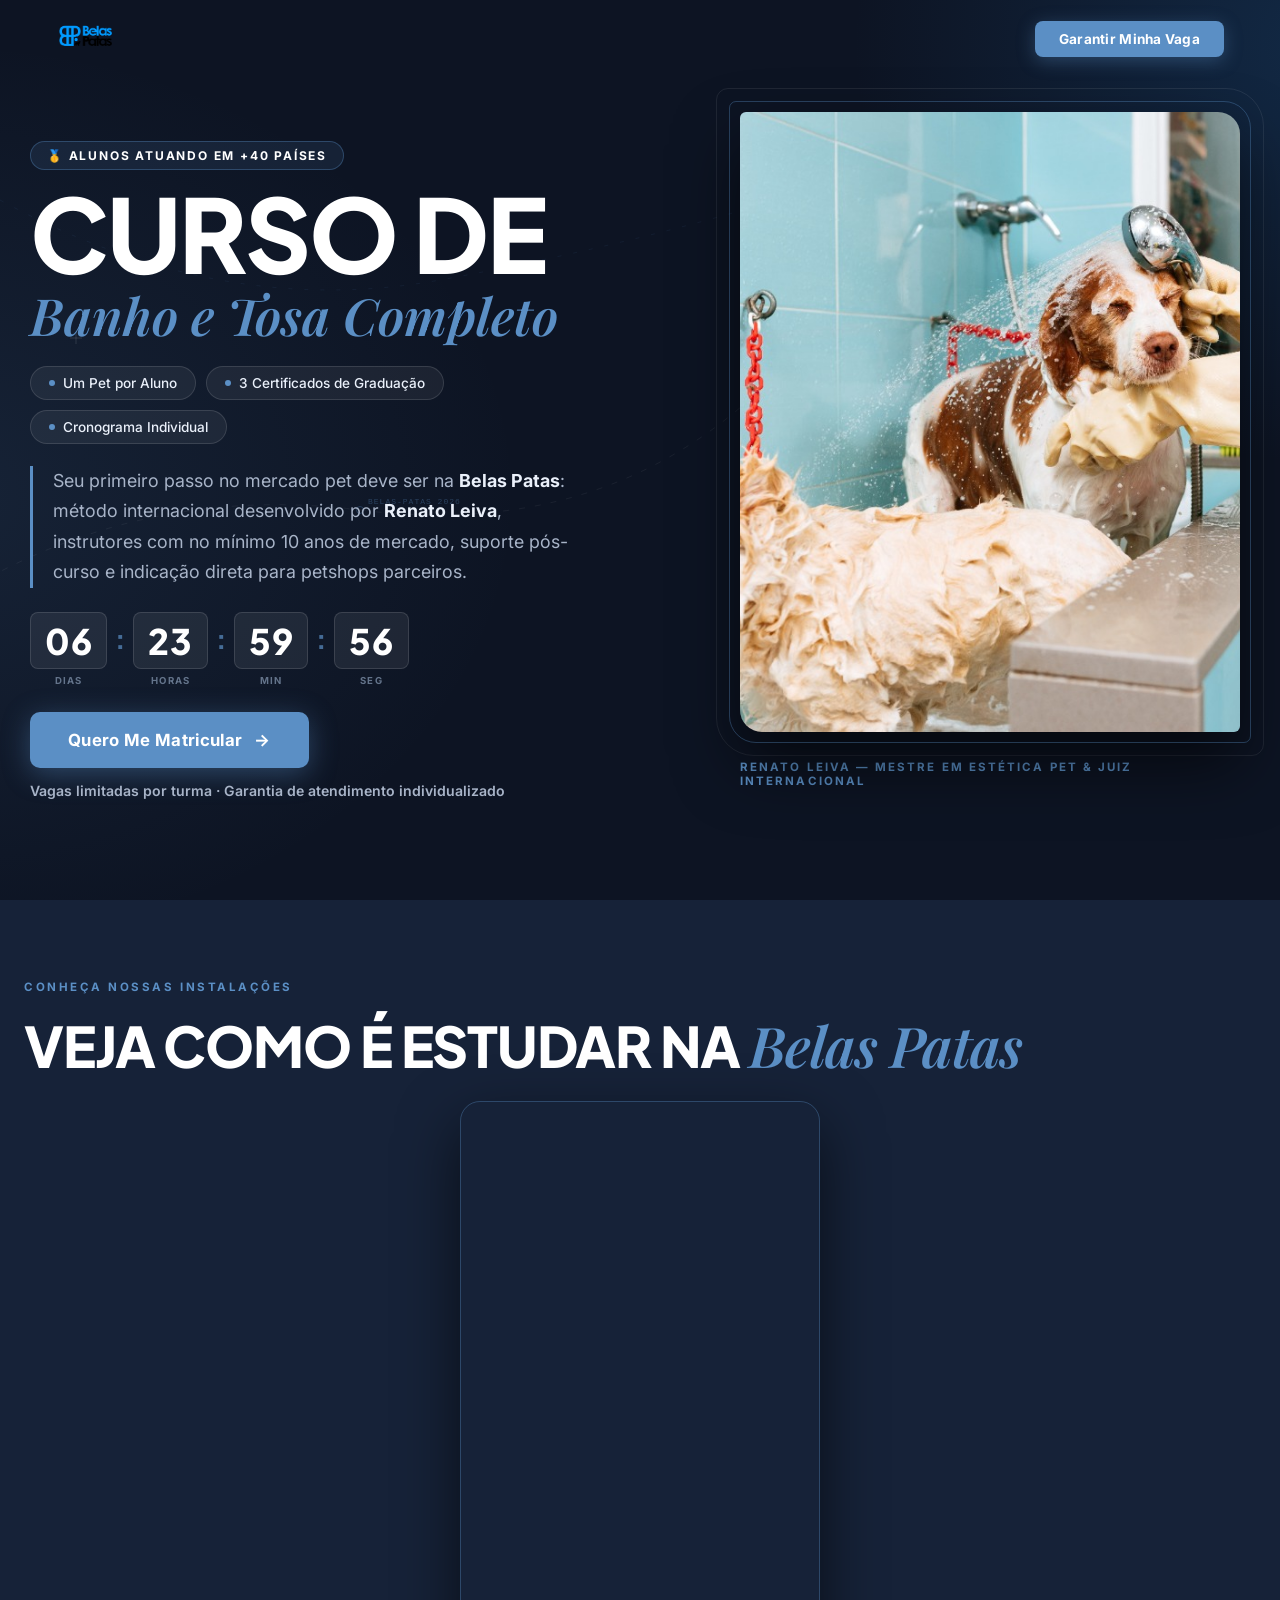
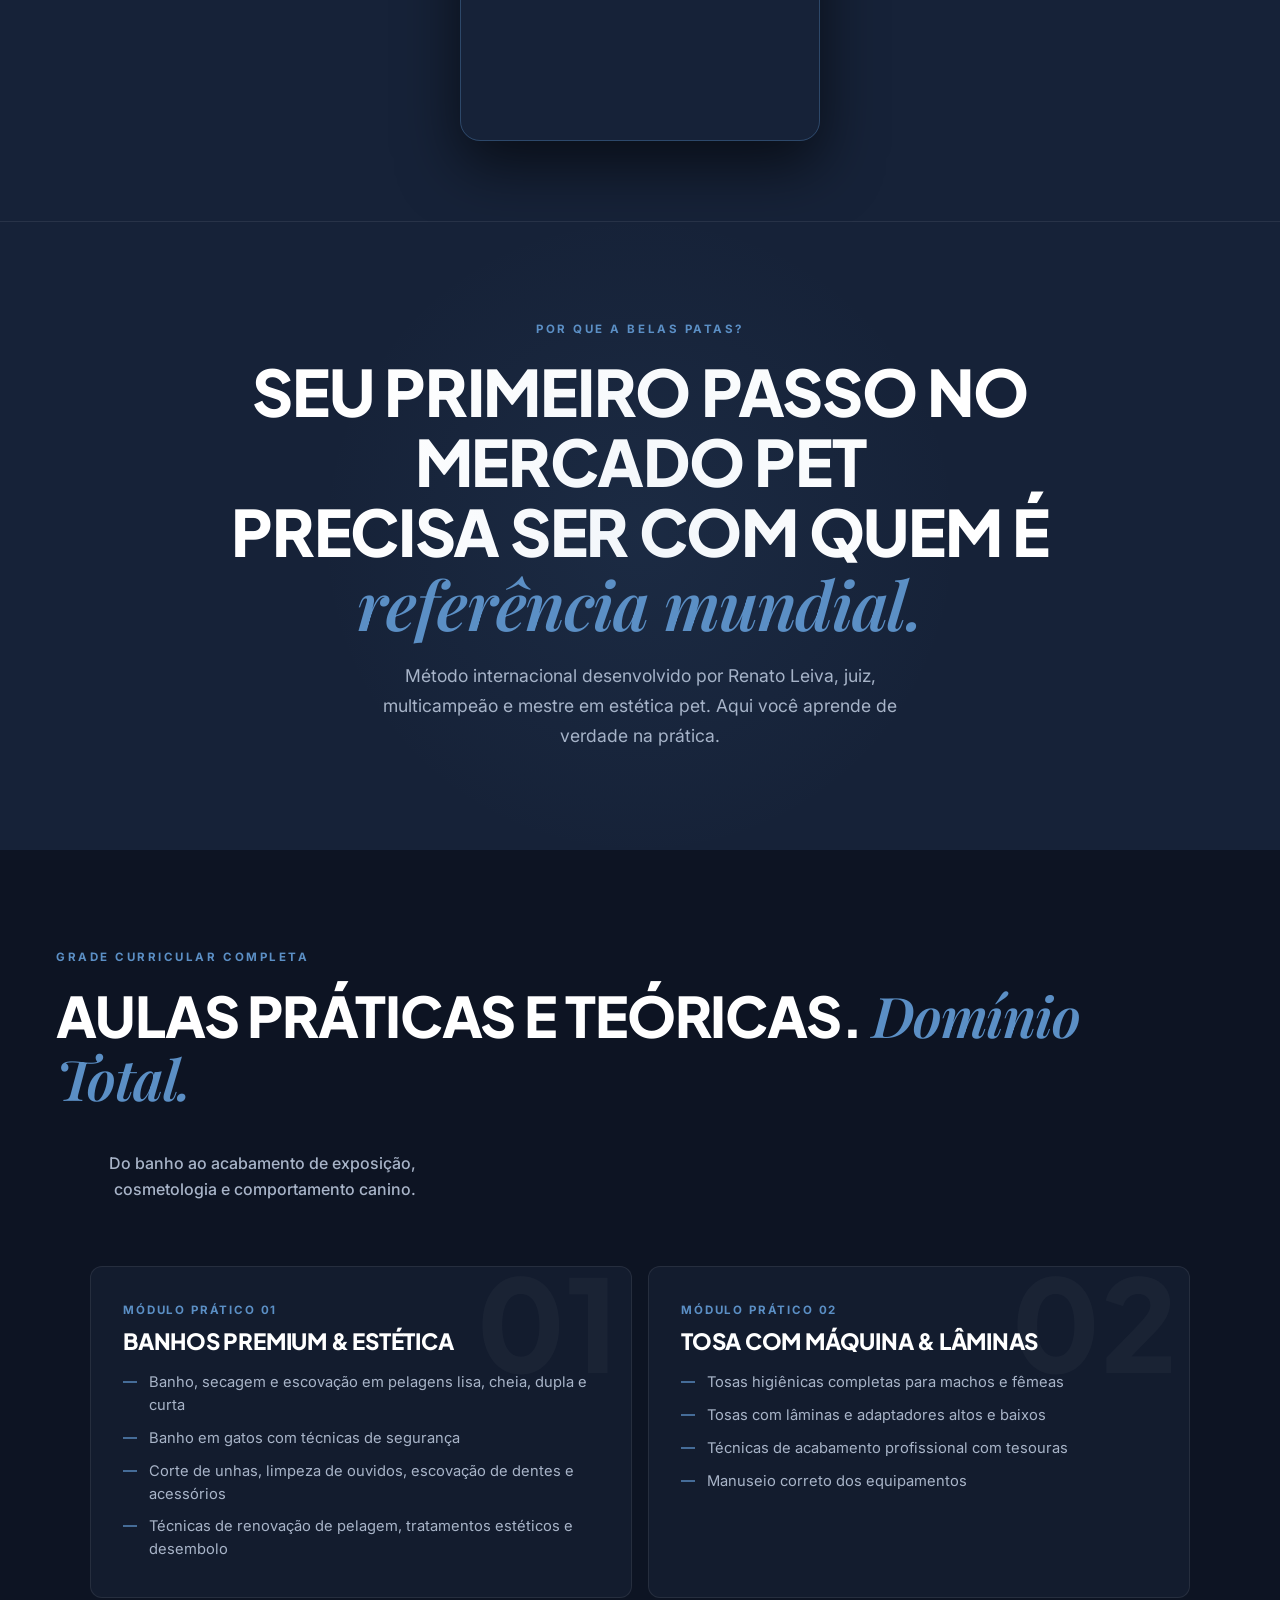
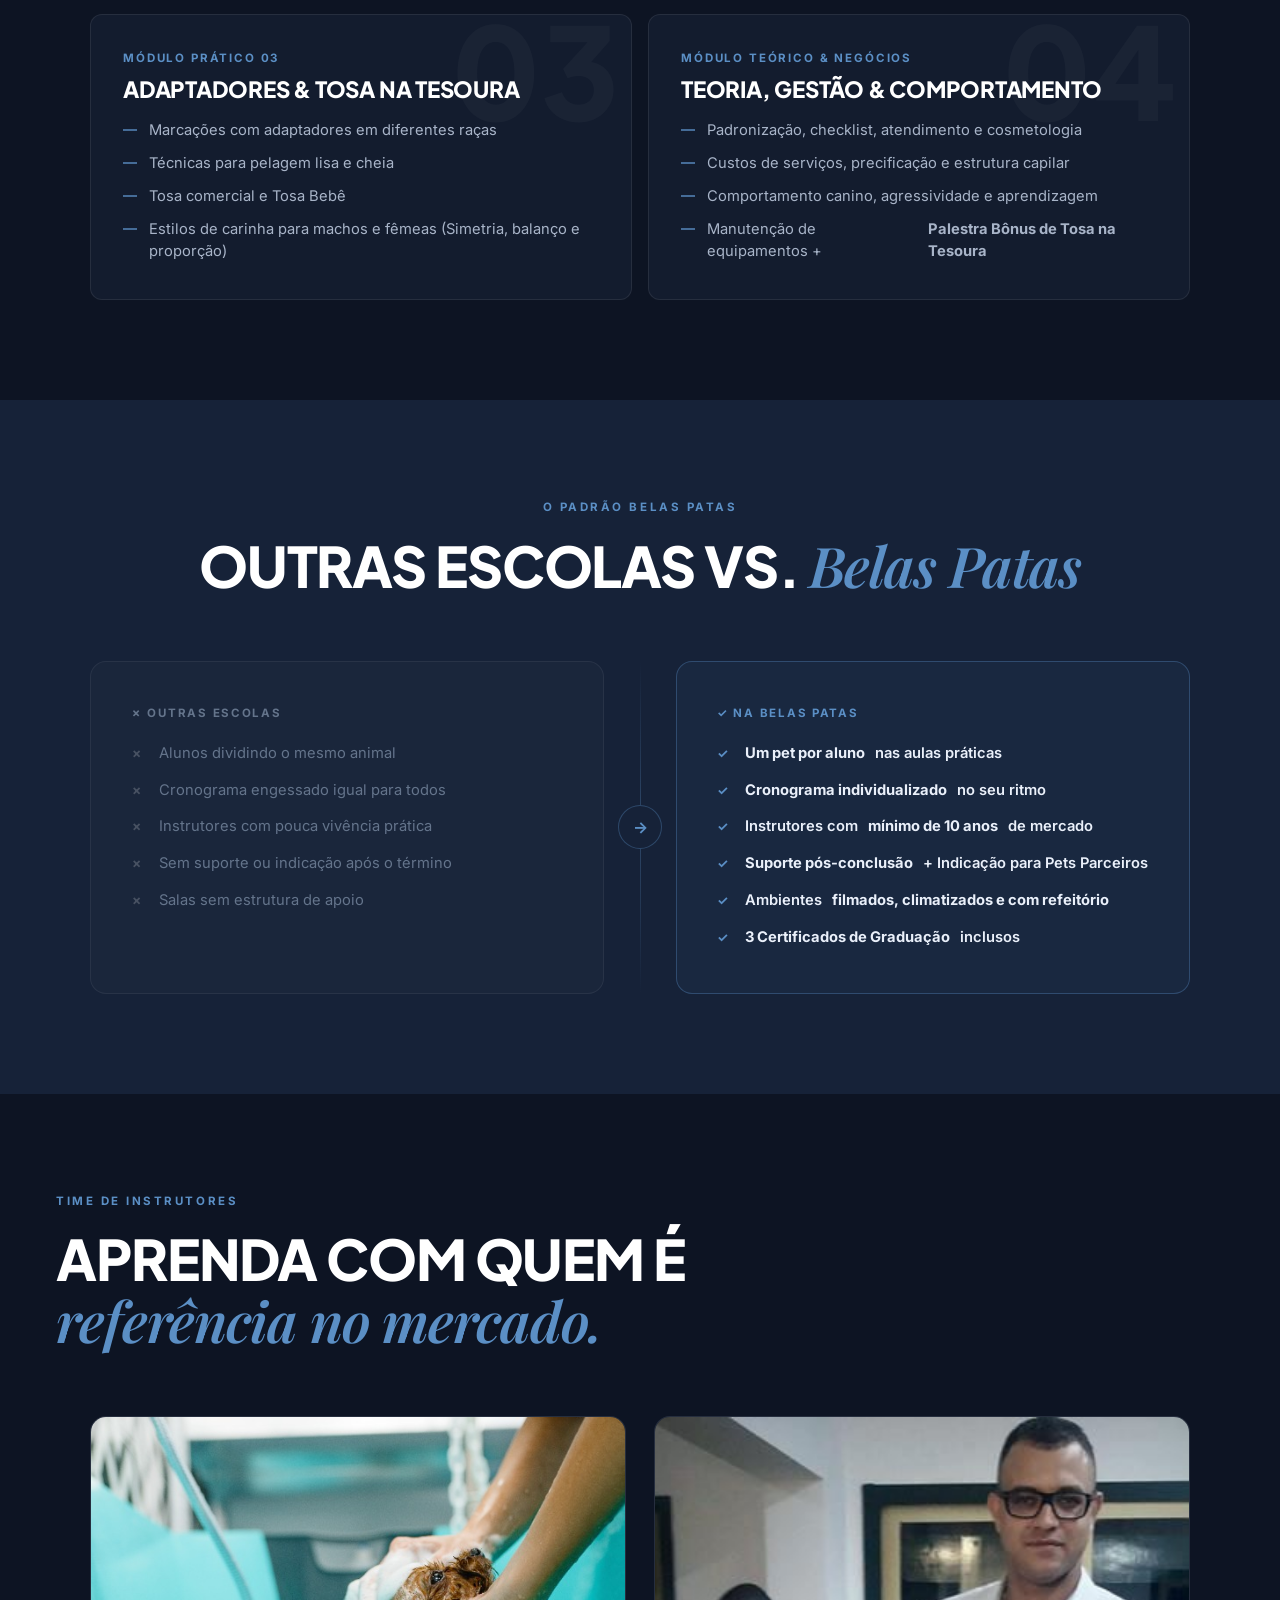
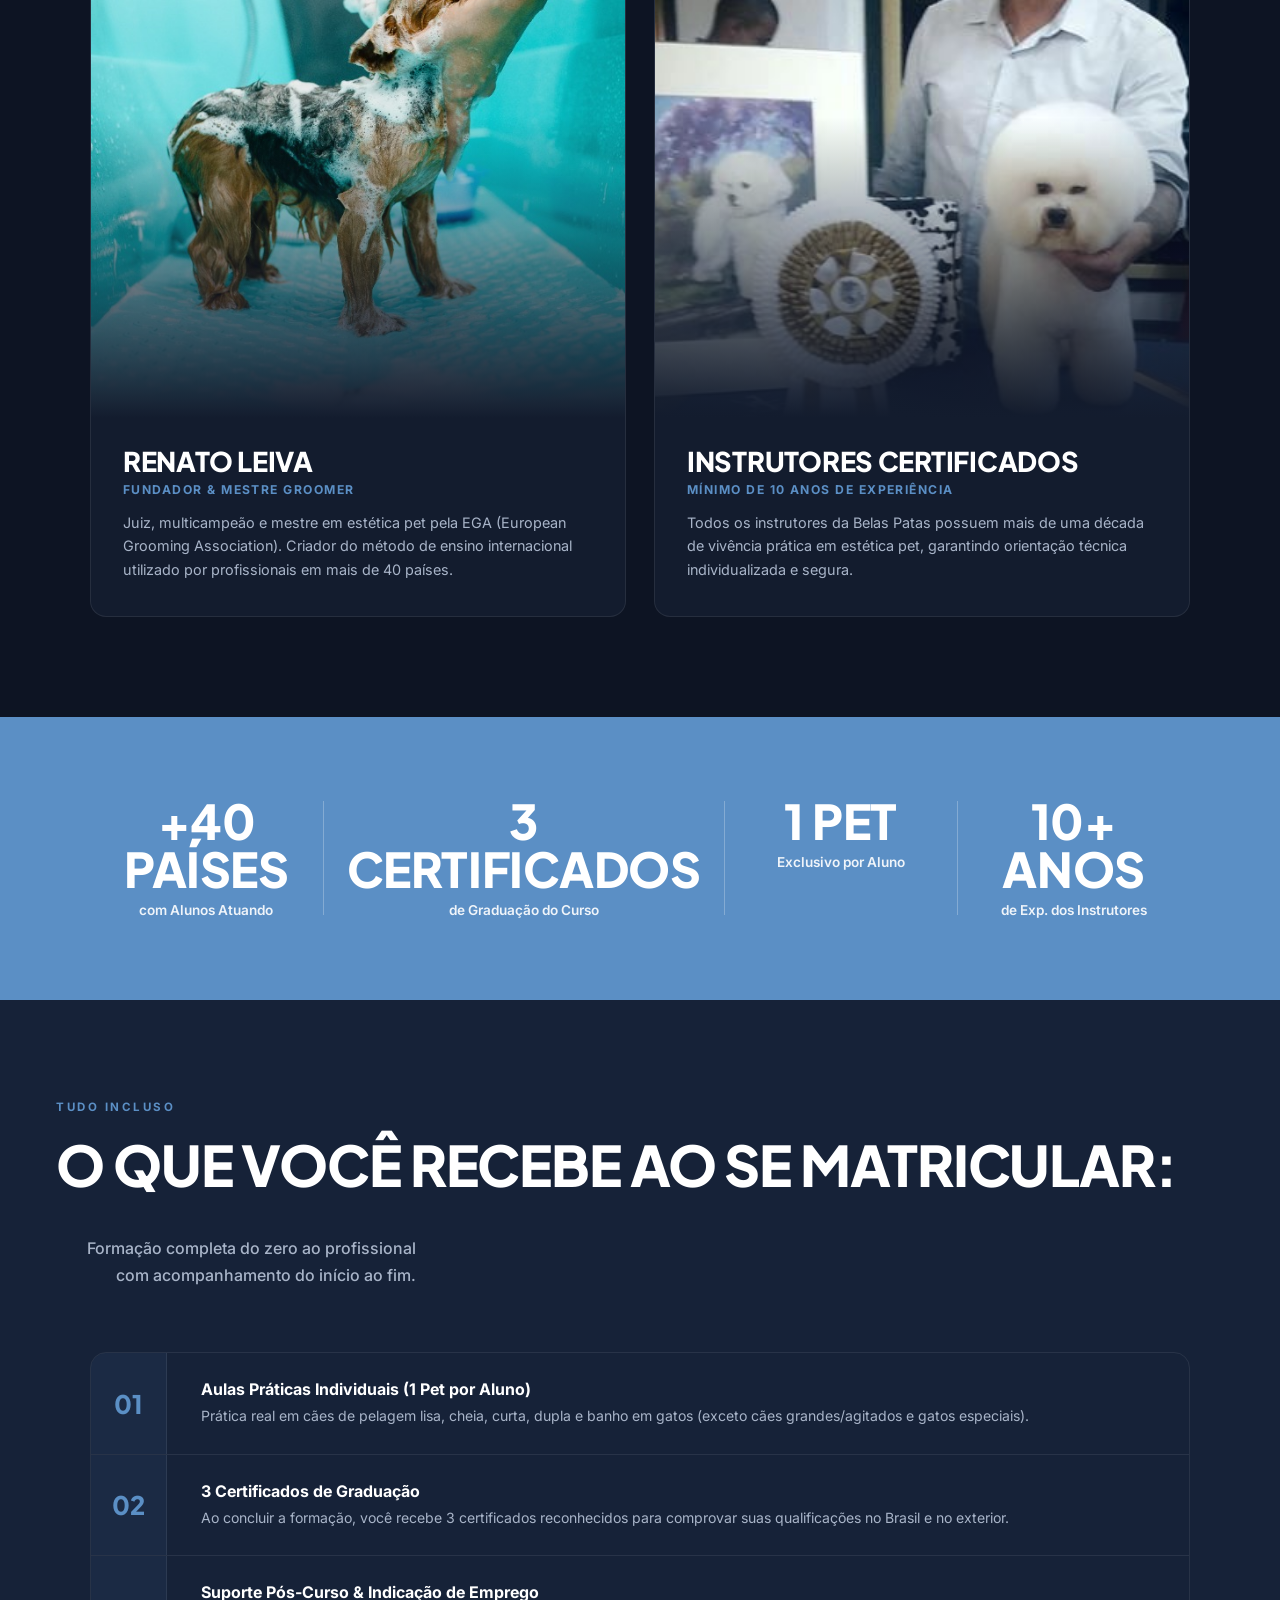
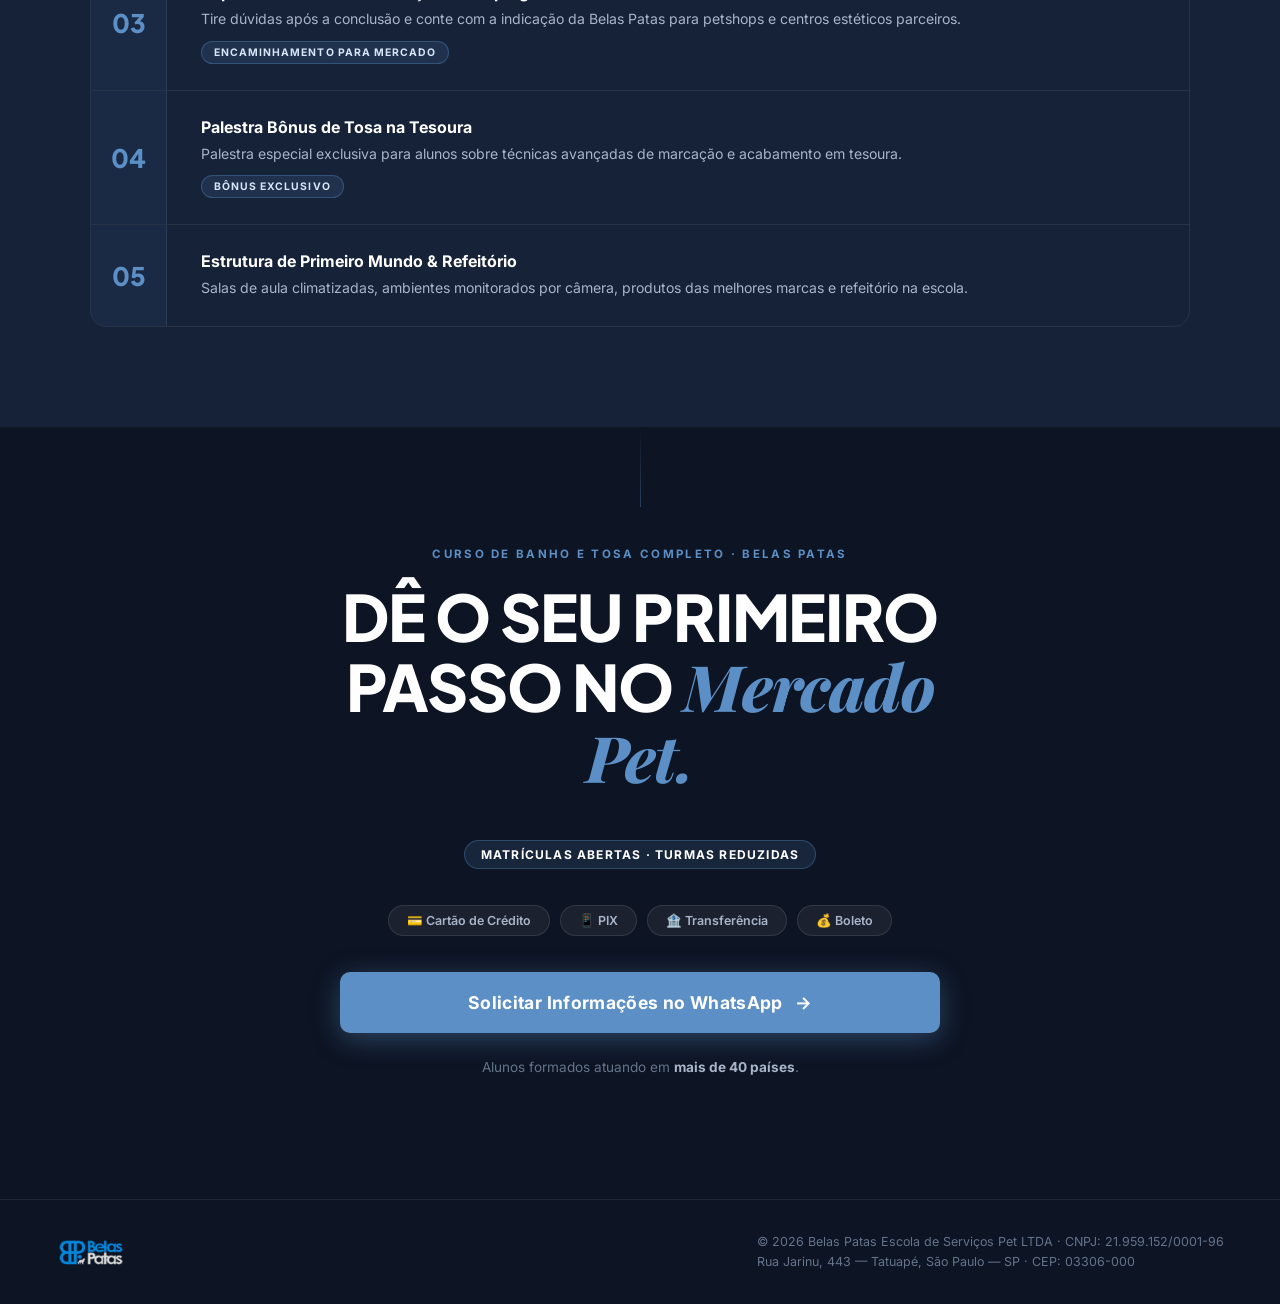
==== index.html @ f75425c0 "Update Belas Patas landing page with sales copy, video presentation embed and CRO sections" ====
<!DOCTYPE html>
<html lang="pt-BR">
<head>
  <meta charset="UTF-8" />
  <meta name="viewport" content="width=device-width, initial-scale=1.0" />
  <meta name="description" content="Curso de Banho e Tosa Completo — Belas Patas. O seu primeiro passo no mercado pet com o melhor método de ensino internacional." />
  <meta name="robots" content="index, follow" />
  <title>Curso de Banho e Tosa Completo | Belas Patas Escola Pet</title>

  <!-- Open Graph -->
  <meta property="og:title" content="Curso de Banho e Tosa Completo | Belas Patas" />
  <meta property="og:description" content="Aprenda o método internacional de Renato Leiva. 1 pet por aluno, 3 certificados, suporte pós-curso e indicação para parceiros." />
  <meta property="og:type" content="website" />
  <meta property="og:url" content="https://belaspatas.com.br/" />

  <!-- Fonts -->
  <link rel="preconnect" href="https://fonts.googleapis.com" />
  <link rel="preconnect" href="https://fonts.gstatic.com" crossorigin />
  <link href="https://fonts.googleapis.com/css2?family=Inter:wght@300;400;500;600;700;800;900&family=Playfair+Display:ital,wght@1,500;1,600;1,700&family=Plus+Jakarta+Sans:wght@700;800;900&display=swap" rel="stylesheet" />

  <link rel="stylesheet" href="style.css" />
</head>
<body>

  <!-- ===== NAV ===== -->
  <nav class="nav" id="nav">
    <a href="#" class="nav-logo" id="nav-logo-link">
      <img src="assets/logo-header.png" alt="Belas Patas Escola Pet" class="nav-logo-img" />
    </a>
    <button class="nav-btn" onclick="openModal()">Garantir Minha Vaga</button>
  </nav>

  <!-- ===== HERO ===== -->
  <section class="hero" id="home">
    <div class="hero-bg"></div>
    <div class="hero-overlay"></div>

    <!-- TECH / MAP OVERLAY -->
    <div class="hero-map" aria-hidden="true">
      <svg viewBox="0 0 1400 900" fill="none" preserveAspectRatio="xMidYMid slice" xmlns="http://www.w3.org/2000/svg">
        <path d="M-20 620 Q 180 480 420 510 T 820 390" stroke="rgba(255,255,255,.055)" stroke-dasharray="6 10" stroke-width="1"></path>
        <path d="M 60 200 Q 280 320 500 280 T 900 180" stroke="rgba(91,143,197,.08)" stroke-dasharray="4 12" stroke-width="1"></path>
        <circle cx="420" cy="510" r="3.5" stroke="rgba(91,143,197,.3)" stroke-width="1"></circle>
        <circle cx="820" cy="390" r="3" stroke="rgba(255,255,255,.18)" stroke-width="1"></circle>
        <line x1="130" y1="338" x2="142" y2="338" stroke="rgba(255,255,255,.12)" stroke-width="1"></line>
        <line x1="136" y1="332" x2="136" y2="344" stroke="rgba(255,255,255,.12)" stroke-width="1"></line>
        <text x="428" y="504" font-family="monospace" font-size="8" fill="rgba(91,143,197,.35)" letter-spacing="1">BELAS-PATAS 2026</text>
      </svg>
    </div>

    <!-- TEXT COLUMN -->
    <div class="hero-body">
      <div class="hero-eyebrow fade in">
        <span class="hero-tag">🥇 Alunos Atuando em +40 Países</span>
      </div>
      <h1 class="hero-title fade d2 in">Curso de</h1>
      <p class="hero-title-sub fade d2 in">Banho e Tosa Completo</p>

      <div class="hero-pills fade d3 in">
        <span class="pill"><span class="pill-dot"></span>Um Pet por Aluno</span>
        <span class="pill"><span class="pill-dot"></span>3 Certificados de Graduação</span>
        <span class="pill"><span class="pill-dot"></span>Cronograma Individual</span>
      </div>

      <p class="hero-quote fade d3 in">
        Seu primeiro passo no mercado pet deve ser na <strong>Belas Patas</strong>: método internacional desenvolvido por <strong>Renato Leiva</strong>, instrutores com no mínimo 10 anos de mercado, suporte pós-curso e indicação direta para petshops parceiros.
      </p>

      <div class="cd-wrap fade d4 in" id="countdown">
        <div class="cd-unit"><span class="cd-val" id="cd-d">00</span><span class="cd-lbl">Dias</span></div>
        <span class="cd-sep">:</span>
        <div class="cd-unit"><span class="cd-val" id="cd-h">00</span><span class="cd-lbl">Horas</span></div>
        <span class="cd-sep">:</span>
        <div class="cd-unit"><span class="cd-val" id="cd-m">00</span><span class="cd-lbl">Min</span></div>
        <span class="cd-sep">:</span>
        <div class="cd-unit"><span class="cd-val" id="cd-s">00</span><span class="cd-lbl">Seg</span></div>
      </div>

      <div class="fade d4 in">
        <button class="btn" onclick="openModal()">
          Quero Me Matricular <span class="arr">→</span>
        </button>
        <span class="btn-note">Vagas limitadas por turma · Garantia de atendimento individualizado</span>
      </div>
    </div>

    <!-- IMAGE / VIDEO COLUMN (desktop) -->
    <div class="hero-img-col fade-r d2 in">
      <div class="hero-frame">
        <img src="assets/banner01.jpg" alt="Renato Leiva — Belas Patas" class="hero-frame-img" width="500" height="620" />
      </div>
      <div class="hero-frame-cap">Renato Leiva — Mestre em Estética Pet &amp; Juiz Internacional</div>
    </div>
  </section>

  <!-- ===== VIDEO DA ESCOLA ===== -->
  <section class="video-section">
    <div class="container text-center">
      <span class="kicker fade in">Conheça Nossas Instalações</span>
      <h2 class="sec-title fade d1 in" style="margin-bottom: 24px;">Veja como é estudar na <span>Belas Patas</span></h2>
      <div class="video-wrapper fade d2 in">
        <iframe src="https://www.youtube.com/embed/GKaz-VXW9MI" title="Apresentação Escola Belas Patas" frameborder="0" allow="accelerometer; autoplay; clipboard-write; encrypted-media; gyroscope; picture-in-picture; web-share" allowfullscreen></iframe>
      </div>
    </div>
  </section>

  <!-- ===== BREAK / O DIFERENCIAL ===== -->
  <section class="break">
    <span class="kicker fade in">Por que a Belas Patas?</span>
    <h2 class="break-title fade d1 in">
      Seu primeiro passo no mercado pet<br />
      precisa ser com quem é <em>referência mundial.</em>
    </h2>
    <p class="break-sub fade d2 in">
      Método internacional desenvolvido por Renato Leiva, juiz, multicampeão e mestre em estética pet. Aqui você aprende de verdade na prática.
    </p>
  </section>

  <!-- ===== MÓDULOS DO CURSO ===== -->
  <section class="mapas" id="conteudo">
    <div class="sec-head">
      <div>
        <span class="kicker fade in">Grade Curricular Completa</span>
        <h2 class="sec-title fade d1 in">Aulas Práticas e Teóricas. <span>Domínio Total.</span></h2>
      </div>
      <p class="sec-desc fade in">Do banho ao acabamento de exposição, cosmetologia e comportamento canino.</p>
    </div>

    <div class="mapas-grid">
      <!-- MÓDULO 01 -->
      <div class="mapa fade in">
        <span class="mapa-ghost">01</span>
        <div class="mapa-num">Módulo Prático 01</div>
        <h3 class="mapa-title">Banhos Premium &amp; Estética</h3>
        <ul class="mapa-list">
          <li>Banho, secagem e escovação em pelagens lisa, cheia, dupla e curta</li>
          <li>Banho em gatos com técnicas de segurança</li>
          <li>Corte de unhas, limpeza de ouvidos, escovação de dentes e acessórios</li>
          <li>Técnicas de renovação de pelagem, tratamentos estéticos e desembolo</li>
        </ul>
      </div>

      <!-- MÓDULO 02 -->
      <div class="mapa fade d1 in">
        <span class="mapa-ghost">02</span>
        <div class="mapa-num">Módulo Prático 02</div>
        <h3 class="mapa-title">Tosa com Máquina &amp; Lâminas</h3>
        <ul class="mapa-list">
          <li>Tosas higiênicas completas para machos e fêmeas</li>
          <li>Tosas com lâminas e adaptadores altos e baixos</li>
          <li>Técnicas de acabamento profissional com tesouras</li>
          <li>Manuseio correto dos equipamentos</li>
        </ul>
      </div>

      <!-- MÓDULO 03 -->
      <div class="mapa fade d2 in">
        <span class="mapa-ghost">03</span>
        <div class="mapa-num">Módulo Prático 03</div>
        <h3 class="mapa-title">Adaptadores &amp; Tosa na Tesoura</h3>
        <ul class="mapa-list">
          <li>Marcações com adaptadores em diferentes raças</li>
          <li>Técnicas para pelagem lisa e cheia</li>
          <li>Tosa comercial e Tosa Bebê</li>
          <li>Estilos de carinha para machos e fêmeas (Simetria, balanço e proporção)</li>
        </ul>
      </div>

      <!-- MÓDULO 04 -->
      <div class="mapa fade d3 in">
        <span class="mapa-ghost">04</span>
        <div class="mapa-num">Módulo Teórico &amp; Negócios</div>
        <h3 class="mapa-title">Teoria, Gestão &amp; Comportamento</h3>
        <ul class="mapa-list">
          <li>Padronização, checklist, atendimento e cosmetologia</li>
          <li>Custos de serviços, precificação e estrutura capilar</li>
          <li>Comportamento canino, agressividade e aprendizagem</li>
          <li>Manutenção de equipamentos + <strong>Palestra Bônus de Tosa na Tesoura</strong></li>
        </ul>
      </div>
    </div>
  </section>

  <!-- ===== TRANSFORMAÇÃO / COMPARATIVO ===== -->
  <section class="transform">
    <div class="transform-head">
      <span class="kicker fade in">O Padrão Belas Patas</span>
      <h2 class="sec-title fade d1 in">Outras escolas vs. <span>Belas Patas</span></h2>
    </div>
    <div class="transform-grid">
      <div class="t-col before fade-l in">
        <div class="t-label">✗ Outras Escolas</div>
        <ul class="t-list">
          <li><span class="t-ico">✗</span>Alunos dividindo o mesmo animal</li>
          <li><span class="t-ico">✗</span>Cronograma engessado igual para todos</li>
          <li><span class="t-ico">✗</span>Instrutores com pouca vivência prática</li>
          <li><span class="t-ico">✗</span>Sem suporte ou indicação após o término</li>
          <li><span class="t-ico">✗</span>Salas sem estrutura de apoio</li>
        </ul>
      </div>
      <div class="t-div"><div class="t-div-icon">→</div></div>
      <div class="t-col after fade-r in">
        <div class="t-label">✓ Na Belas Patas</div>
        <ul class="t-list">
          <li><span class="t-ico">✓</span><strong>Um pet por aluno</strong> nas aulas práticas</li>
          <li><span class="t-ico">✓</span><strong>Cronograma individualizado</strong> no seu ritmo</li>
          <li><span class="t-ico">✓</span>Instrutores com <strong>mínimo de 10 anos</strong> de mercado</li>
          <li><span class="t-ico">✓</span><strong>Suporte pós-conclusão</strong> + Indicação para Pets Parceiros</li>
          <li><span class="t-ico">✓</span>Ambientes <strong>filmados, climatizados e com refeitório</strong></li>
          <li><span class="t-ico">✓</span><strong>3 Certificados de Graduação</strong> inclusos</li>
        </ul>
      </div>
    </div>
  </section>

  <!-- ===== INSTRUTORES ===== -->
  <section class="experts">
    <span class="kicker fade in">Time de Instrutores</span>
    <h2 class="sec-title fade d1 in" style="margin-bottom: 0;">Aprenda com quem é<br /><span>referência no mercado.</span></h2>
    <div class="experts-grid">
      <div class="expert fade-l d1 in">
        <div class="expert-img">
          <img src="assets/banner02.jpg" alt="Renato Leiva" width="640" height="800" loading="lazy" />
          <div class="expert-img-fade"></div>
        </div>
        <div class="expert-info">
          <div class="expert-name">Renato Leiva</div>
          <div class="expert-role">Fundador &amp; Mestre Groomer</div>
          <p class="expert-bio">Juiz, multicampeão e mestre em estética pet pela EGA (European Grooming Association). Criador do método de ensino internacional utilizado por profissionais em mais de 40 países.</p>
        </div>
      </div>

      <div class="expert fade-r d1 in">
        <div class="expert-img">
          <img src="assets/depoimento-diego.jpg" alt="Instrutores Certificados Belas Patas" width="640" height="800" loading="lazy" />
          <div class="expert-img-fade"></div>
        </div>
        <div class="expert-info">
          <div class="expert-name">Instrutores Certificados</div>
          <div class="expert-role">Mínimo de 10 anos de experiência</div>
          <p class="expert-bio">Todos os instrutores da Belas Patas possuem mais de uma década de vivência prática em estética pet, garantindo orientação técnica individualizada e segura.</p>
        </div>
      </div>
    </div>
  </section>

  <!-- ===== NÚMEROS ===== -->
  <div class="numbers">
    <div class="numbers-inner">
      <div class="n-item fade in"><div class="n-val">+40 Países</div><div class="n-desc">com Alunos Atuando</div></div>
      <div class="n-item fade d1 in"><div class="n-val">3 Certificados</div><div class="n-desc">de Graduação do Curso</div></div>
      <div class="n-item fade d2 in"><div class="n-val">1 Pet</div><div class="n-desc">Exclusivo por Aluno</div></div>
      <div class="n-item fade d3 in"><div class="n-val">10+ Anos</div><div class="n-desc">de Exp. dos Instrutores</div></div>
    </div>
  </div>

  <!-- ===== ENTREGÁVEIS / TUDO INCLUSO ===== -->
  <section class="deliverables">
    <div class="sec-head">
      <div>
        <span class="kicker fade in">Tudo Incluso</span>
        <h2 class="sec-title fade d1 in">O que você recebe ao se matricular:</h2>
      </div>
      <p class="sec-desc fade in">Formação completa do zero ao profissional com acompanhamento do início ao fim.</p>
    </div>

    <div class="del-grid">
      <div class="del-item fade in">
        <div class="del-num-col"><span class="del-num">01</span></div>
        <div class="del-body">
          <div class="del-title">Aulas Práticas Individuais (1 Pet por Aluno)</div>
          <div class="del-desc">Prática real em cães de pelagem lisa, cheia, curta, dupla e banho em gatos (exceto cães grandes/agitados e gatos especiais).</div>
        </div>
      </div>

      <div class="del-item fade d1 in">
        <div class="del-num-col"><span class="del-num">02</span></div>
        <div class="del-body">
          <div class="del-title">3 Certificados de Graduação</div>
          <div class="del-desc">Ao concluir a formação, você recebe 3 certificados reconhecidos para comprovar suas qualificações no Brasil e no exterior.</div>
        </div>
      </div>

      <div class="del-item fade d2 in">
        <div class="del-num-col"><span class="del-num">03</span></div>
        <div class="del-body">
          <div class="del-title">Suporte Pós-Curso &amp; Indicação de Emprego</div>
          <div class="del-desc">Tire dúvidas após a conclusão e conte com a indicação da Belas Patas para petshops e centros estéticos parceiros.</div>
          <span class="del-tag">Encaminhamento para Mercado</span>
        </div>
      </div>

      <div class="del-item fade d3 in">
        <div class="del-num-col"><span class="del-num">04</span></div>
        <div class="del-body">
          <div class="del-title">Palestra Bônus de Tosa na Tesoura</div>
          <div class="del-desc">Palestra especial exclusiva para alunos sobre técnicas avançadas de marcação e acabamento em tesoura.</div>
          <span class="del-tag">Bônus Exclusivo</span>
        </div>
      </div>

      <div class="del-item fade d4 in">
        <div class="del-num-col"><span class="del-num">05</span></div>
        <div class="del-body">
          <div class="del-title">Estrutura de Primeiro Mundo &amp; Refeitório</div>
          <div class="del-desc">Salas de aula climatizadas, ambientes monitorados por câmera, produtos das melhores marcas e refeitório na escola.</div>
        </div>
      </div>
    </div>
  </section>

  <!-- ===== PRICING / OFERTA ===== -->
  <section class="pricing" id="inscricao">
    <div class="pricing-inner">
      <span class="pricing-event fade in">Curso de Banho e Tosa Completo · Belas Patas</span>
      <h2 class="pricing-title fade d1 in">Dê o seu primeiro passo no <span>Mercado Pet.</span></h2>
      <div class="price-badge fade d3 in">Matrículas Abertas · Turmas Reduzidas</div>

      <div class="pay-row fade d3 in">
        <span class="pay-chip">💳 Cartão de Crédito</span>
        <span class="pay-chip">📱 PIX</span>
        <span class="pay-chip">🏦 Transferência</span>
        <span class="pay-chip">💰 Boleto</span>
      </div>

      <div class="fade d4 in">
        <button class="btn" onclick="openModal()" style="width: 100%; justify-content: center; font-size: 1.1rem; padding: 20px 36px;">
          Solicitar Informações no WhatsApp <span class="arr">→</span>
        </button>
      </div>

      <p class="pricing-proof fade d4 in">
        Alunos formados atuando em <strong>mais de 40 países</strong>.
      </p>
    </div>
  </section>

  <!-- ===== FOOTER ===== -->
  <footer class="footer">
    <img src="assets/logo-footer.png" alt="Belas Patas Escola Pet" class="footer-brand" />
    <p class="footer-txt">
      © 2026 Belas Patas Escola de Serviços Pet LTDA · CNPJ: 21.959.152/0001-96<br />
      Rua Jarinu, 443 — Tatuapé, São Paulo — SP · CEP: 03306-000
    </p>
  </footer>

  <!-- ===== MODAL POPUP ===== -->
  <div class="overlay" id="overlay" onclick="bgClose(event)">
    <div class="modal" role="dialog" aria-modal="true">
      <button class="modal-x" onclick="closeModal()" aria-label="Fechar">✕</button>
      <div class="modal-kicker">Atendimento Exclusivo</div>
      <h2 class="modal-title">Receber Informações do Curso</h2>
      <p class="modal-sub">Preencha seus dados e fale diretamente com um consultor da Belas Patas no WhatsApp.</p>

      <form id="form" onsubmit="send(event)">
        <div class="field">
          <label for="fn">Nome completo</label>
          <input type="text" id="fn" placeholder="Seu nome" required autocomplete="name" />
        </div>
        <div class="field">
          <label for="fe">E-mail</label>
          <input type="email" id="fe" placeholder="seuemail@email.com" required autocomplete="email" />
        </div>
        <div class="field">
          <label for="fp">WhatsApp</label>
          <input type="tel" id="fp" placeholder="(11) 99999-9999" required autocomplete="tel" />
        </div>
        <button type="submit" class="btn-form" id="bsub">
          Falar com Consultor <span>→</span>
        </button>
      </form>
      <p class="modal-fine">Seus dados estão protegidos. Nada de spam.</p>
    </div>
  </div>

  <script>
    // STICKY NAV
    const navEl = document.getElementById('nav');
    let rafNav = 0;
    window.addEventListener('scroll', () => {
      if (rafNav) return;
      rafNav = requestAnimationFrame(() => {
        navEl.classList.toggle('stuck', window.scrollY > 60);
        rafNav = 0;
      });
    }, { passive: true });

    // INTERSECTION OBSERVER FOR FADE ANIMATIONS
    const obs = new IntersectionObserver(entries => {
      entries.forEach(e => {
        if (e.isIntersecting) {
          e.target.classList.add('in');
          obs.unobserve(e.target);
        }
      });
    }, { threshold: 0.1 });
    document.querySelectorAll('.fade, .fade-l, .fade-r').forEach(el => obs.observe(el));

    // COUNTDOWN TIMER (7 dias regressivos para senso de oportunidade)
    const EVENT_DT = new Date(Date.now() + 7 * 24 * 60 * 60 * 1000);
    const $d = document.getElementById('cd-d');
    const $h = document.getElementById('cd-h');
    const $m = document.getElementById('cd-m');
    const $s = document.getElementById('cd-s');

    function tick() {
      const diff = EVENT_DT - new Date();
      if (diff <= 0) return;
      $d.textContent = String(Math.floor(diff / 86400000)).padStart(2, '0');
      $h.textContent = String(Math.floor((diff % 86400000) / 3600000)).padStart(2, '0');
      $m.textContent = String(Math.floor((diff % 3600000) / 60000)).padStart(2, '0');
      $s.textContent = String(Math.floor((diff % 60000) / 1000)).padStart(2, '0');
    }
    tick(); setInterval(tick, 1000);

    // MODAL LOGIC
    function openModal() {
      document.getElementById('overlay').classList.add('open');
      document.body.style.overflow = 'hidden';
      setTimeout(() => document.getElementById('fn').focus(), 120);
    }
    function closeModal() {
      document.getElementById('overlay').classList.remove('open');
      document.body.style.overflow = '';
    }
    function bgClose(e) {
      if (e.target === document.getElementById('overlay')) closeModal();
    }
    document.addEventListener('keydown', e => { if (e.key === 'Escape') closeModal(); });

    // FORM SUBMIT -> WHATSAPP REDIRECT
    function send(e) {
      e.preventDefault();
      const name = document.getElementById('fn').value.trim();
      const email = document.getElementById('fe').value.trim();
      const phone = document.getElementById('fp').value.trim();
      if (!name || !email || !phone) return;

      const text = encodeURIComponent(`Olá! Meu nome é ${name} (${email}, Tel: ${phone}). Gostaria de receber mais informações sobre o Curso de Banho e Tosa Completo da Belas Patas!`);
      const waUrl = `https://api.whatsapp.com/send?phone=5511931452151&text=${text}`;
      
      window.open(waUrl, '_blank');
      closeModal();
    }
  </script>
</body>
</html>
---- style.css ----
/* =====================================================
   BELAS PATAS — High-Converting Landing Page
   Model: Imersão / Além do Operacional
   Palette: Navy Dark (#0D1423), Navy Mid (#162238), Belas Patas Blue (#5B8FC5), Deep Blue (#1A4A7A), White (#FFFFFF)
   ===================================================== */

:root {
  --navy:         #162238;
  --navy-dark:    #0D1423;
  --navy-mid:     #131C2E;
  --navy-light:   #1C2D4A;
  --blue:         #5B8FC5;   /* Azul oficial Belas Patas */
  --blue-dark:    #1A4A7A;
  --blue-mid:     #3D72A8;
  --blue-light:   #D6E6F7;
  --blue-glow:    rgba(91, 143, 197, 0.15);
  --white:        #FFFFFF;
  --t1:           #EAF0FA;
  --t2:           #A8B4C8;
  --t3:           #64748B;
  --border:       rgba(255, 255, 255, 0.08);
  --border-blue:  rgba(91, 143, 197, 0.35);
  --f-display:    'Plus Jakarta Sans', sans-serif;
  --f-serif:      'Playfair Display', Georgia, serif;
  --f-body:       'Inter', sans-serif;
  --radius-sm:    6px;
  --radius:       12px;
  --radius-lg:    20px;
}

*, *::before, *::after { margin: 0; padding: 0; box-sizing: border-box; }
html { scroll-behavior: smooth; }

body {
  font-family: var(--f-body);
  background: var(--navy-dark);
  color: var(--t1);
  -webkit-font-smoothing: antialiased;
  overflow-x: hidden;
}

/* ── ANIMATIONS ── */
.fade { opacity: 0; transform: translateY(26px); transition: opacity .65s ease, transform .65s ease; }
.fade.in { opacity: 1; transform: translateY(0); }
.fade-l { opacity: 0; transform: translateX(-26px); transition: opacity .65s ease, transform .65s ease; }
.fade-l.in { opacity: 1; transform: translateX(0); }
.fade-r { opacity: 0; transform: translateX(26px); transition: opacity .65s ease, transform .65s ease; }
.fade-r.in { opacity: 1; transform: translateX(0); }
.d1 { transition-delay: .1s; }
.d2 { transition-delay: .2s; }
.d3 { transition-delay: .3s; }
.d4 { transition-delay: .4s; }

/* ── NAV ── */
.nav {
  position: fixed; top: 0; left: 0; right: 0; z-index: 100;
  padding: 18px 56px;
  display: flex; align-items: center; justify-content: space-between;
  transition: background .3s, padding .3s;
}
.nav.stuck {
  background: rgba(13, 20, 35, 0.96);
  padding: 12px 56px;
  border-bottom: 1px solid var(--border);
  backdrop-filter: blur(10px);
  -webkit-backdrop-filter: blur(10px);
}
.nav-logo-img {
  height: 42px;
  width: auto;
  display: block;
}
.nav-btn {
  font-family: var(--f-body); font-size: 0.85rem; font-weight: 700;
  background: var(--blue); color: #fff;
  padding: 10px 24px; border-radius: 8px; border: none; cursor: pointer;
  letter-spacing: .02em; text-decoration: none;
  transition: background .2s, transform .15s, box-shadow .2s;
  box-shadow: 0 4px 18px rgba(91, 143, 197, 0.35);
}
.nav-btn:hover { background: var(--blue-dark); transform: translateY(-1px); }

/* ── HERO ── */
.hero {
  position: relative; min-height: 100vh;
  display: grid; grid-template-columns: minmax(300px, 620px) 520px;
  justify-content: center; gap: 80px; align-items: center;
  background: var(--navy-dark); overflow: hidden;
}
.hero::before {
  content: ''; position: absolute; inset: 0; pointer-events: none; z-index: 0;
  background:
    radial-gradient(ellipse 900px 700px at -5% 55%, rgba(91, 143, 197, 0.12) 0%, transparent 65%),
    radial-gradient(ellipse 700px 600px at 105% 5%, rgba(26, 74, 122, 0.4) 0%, transparent 70%),
    linear-gradient(160deg, rgba(22, 34, 56, 0) 0%, rgba(13, 20, 35, 0.55) 100%);
}
.hero-bg { display: none; }
.hero-overlay { display: none; }
.hero-body { position: relative; z-index: 2; padding: 120px 20px 80px 0; }

/* ── HERO IMAGE COLUMN ── */
.hero-img-col {
  position: relative; z-index: 2;
  padding: 60px 0;
  display: flex; flex-direction: column; align-items: center; justify-content: center;
}
.hero-frame { position: relative; }
.hero-frame::before {
  content: ''; position: absolute; inset: -24px;
  border: 1px solid rgba(255, 255, 255, 0.08);
  border-radius: 12px 38px 12px 38px;
  pointer-events: none; z-index: 0;
}
.hero-frame::after {
  content: ''; position: absolute; inset: -11px;
  border: 1.5px solid var(--border-blue);
  border-radius: 7px 27px 7px 27px;
  pointer-events: none; z-index: 3;
}
.hero-frame-img {
  display: block; width: 500px; height: 620px;
  object-fit: cover; object-position: center top;
  border-radius: 6px 22px 6px 22px;
  position: relative; z-index: 2;
  box-shadow: 0 32px 64px rgba(0, 0, 0, 0.6);
}
.hero-frame-cap {
  margin-top: 28px;
  display: flex; align-items: center; gap: 10px;
  font-family: var(--f-body); font-size: 0.72rem; font-weight: 700;
  text-transform: uppercase; letter-spacing: .18em; color: var(--blue);
}
.hero-frame-cap::before, .hero-frame-cap::after {
  content: ''; flex: 1; height: 1px; background: rgba(91, 143, 197, 0.25);
}

.hero-eyebrow { display: flex; justify-content: flex-start; align-items: center; gap: 12px; margin-bottom: 14px; }
.hero-tag {
  font-family: var(--f-body); font-size: 0.75rem; font-weight: 700;
  text-transform: uppercase; letter-spacing: .15em; color: var(--white);
  background: rgba(91, 143, 197, 0.12); border: 1px solid var(--border-blue);
  padding: 6px 16px; border-radius: 999px;
}
.hero-title {
  font-family: var(--f-display);
  font-size: clamp(3.8rem, 8vw, 6.5rem);
  font-weight: 900; line-height: .95; letter-spacing: -.02em;
  color: var(--white); margin-bottom: 6px; text-transform: uppercase;
}
.hero-title-sub {
  font-family: var(--f-serif);
  font-size: clamp(2rem, 4.5vw, 3.2rem);
  font-weight: 600; font-style: italic;
  color: var(--blue); letter-spacing: 0; margin-bottom: 22px; line-height: 1.1;
}

@keyframes breathe {
  0%, 100% { transform: scale(1); }
  50% { transform: scale(1.035); }
}
.hero-pills { display: flex; flex-wrap: wrap; gap: 10px; margin-bottom: 22px; }
.pill {
  display: inline-flex; align-items: center; gap: 8px;
  background: rgba(255, 255, 255, 0.06); border: 1px solid rgba(255, 255, 255, 0.12);
  color: var(--t1); font-size: 0.85rem; font-weight: 500;
  padding: 8px 18px; border-radius: 999px;
  animation: breathe 3s ease-in-out infinite;
  white-space: nowrap;
}
.pill:nth-child(2) { animation-delay: .6s; }
.pill:nth-child(3) { animation-delay: 1.2s; }
.pill-dot { width: 6px; height: 6px; border-radius: 50%; background: var(--blue); flex-shrink: 0; }

.hero-quote {
  font-family: var(--f-body);
  font-size: clamp(1rem, 2vw, 1.12rem); color: var(--t2);
  line-height: 1.7; max-width: 540px;
  border-left: 3px solid var(--blue); padding-left: 20px;
  margin-bottom: 24px; font-weight: 400;
}
.hero-quote strong { color: var(--t1); font-weight: 700; }

/* COUNTDOWN */
.cd-wrap { display: flex; align-items: center; gap: 8px; margin-bottom: 26px; }
.cd-unit { display: flex; flex-direction: column; align-items: center; }
.cd-val {
  font-family: var(--f-display);
  font-size: clamp(1.5rem, 3vw, 2.2rem); font-weight: 800;
  color: var(--white);
  background: rgba(255, 255, 255, 0.07); border: 1px solid rgba(255, 255, 255, 0.12);
  border-radius: 8px; padding: 10px 14px; min-width: 64px;
  text-align: center; line-height: 1; letter-spacing: .02em;
}
.cd-lbl {
  font-family: var(--f-body); font-size: 0.6rem; font-weight: 700;
  text-transform: uppercase; letter-spacing: .12em; color: var(--t3); margin-top: 6px;
}
.cd-sep {
  font-family: var(--f-display); font-size: 1.6rem; font-weight: 800;
  color: var(--blue); padding-bottom: 20px; opacity: .7;
}

/* CTA */
.btn {
  display: inline-flex; align-items: center; justify-content: center; gap: 12px;
  background: var(--blue); color: #fff;
  font-family: var(--f-body); font-size: 1.05rem; font-weight: 700;
  padding: 18px 38px; border-radius: 10px; border: none; cursor: pointer;
  text-decoration: none; letter-spacing: .02em;
  box-shadow: 0 6px 28px rgba(91, 143, 197, 0.4);
  transition: background .2s, transform .15s, box-shadow .2s;
}
.btn:hover { background: var(--blue-dark); transform: translateY(-2px); box-shadow: 0 10px 36px rgba(91, 143, 197, 0.5); }
.btn .arr { transition: transform .2s; }
.btn:hover .arr { transform: translateX(4px); }
.btn-note { font-family: var(--f-body); font-size: 0.88rem; font-weight: 600; color: var(--t2); margin-top: 14px; display: block; }

/* ── MAP LAYER ── */
.hero-map {
  position: absolute; inset: 0; z-index: 1; pointer-events: none; overflow: hidden;
}
.hero-map svg { width: 100%; height: 100%; }

/* ── VIDEO SECTION ── */
.video-section {
  padding: 80px 24px;
  background: var(--navy);
  border-bottom: 1px solid var(--border);
}
.video-wrapper {
  max-width: 360px;
  margin: 0 auto;
  aspect-ratio: 9/16;
  border-radius: var(--radius-lg);
  overflow: hidden;
  box-shadow: 0 24px 60px rgba(0,0,0,0.6);
  border: 1px solid var(--border-blue);
}
.video-wrapper iframe {
  width: 100%;
  height: 100%;
  border: none;
  display: block;
}

/* ── BREAK ── */
.break { background: var(--navy); padding: 100px 56px; text-align: center; position: relative; overflow: hidden; }
.break::after {
  content: ''; position: absolute; top: 50%; left: 50%;
  margin: -350px 0 0 -350px; width: 700px; height: 700px; border-radius: 50%;
  background: radial-gradient(circle, rgba(91, 143, 197, 0.08) 0%, transparent 65%);
  pointer-events: none;
}
.kicker {
  font-family: var(--f-body); font-size: 0.72rem; font-weight: 700;
  text-transform: uppercase; letter-spacing: .22em; color: var(--blue);
  display: block; margin-bottom: 20px;
}
.break-title {
  font-family: var(--f-display);
  font-size: clamp(2.2rem, 5vw, 4rem); font-weight: 800;
  line-height: 1.1; letter-spacing: -.02em; text-transform: uppercase;
  color: var(--white); max-width: 840px; margin: 0 auto 20px;
}
.break-title em {
  font-family: var(--f-serif); font-style: italic;
  color: var(--blue); font-weight: 600; font-size: 1.05em; text-transform: none;
}
.break-sub {
  font-family: var(--f-body);
  font-size: clamp(1rem, 2vw, 1.1rem); color: var(--t2);
  max-width: 540px; margin: 0 auto; line-height: 1.7; font-weight: 400;
}

/* ── MAPAS / MÓDULOS ── */
.mapas { padding: 100px 56px; background: var(--navy-dark); }
.sec-head { display: flex; align-items: flex-end; justify-content: space-between; gap: 40px; margin-bottom: 64px; flex-wrap: wrap; }
.sec-title {
  font-family: var(--f-display);
  font-size: clamp(2.2rem, 4.5vw, 3.5rem); font-weight: 800;
  letter-spacing: -.02em; color: var(--white); line-height: 1.1; text-transform: uppercase;
}
.sec-title span { font-family: var(--f-serif); font-style: italic; color: var(--blue); text-transform: none; font-weight: 600; }
.sec-desc {
  font-family: var(--f-body);
  font-size: 1rem; color: var(--t2); line-height: 1.65; max-width: 360px; text-align: right; font-weight: 500;
}
.mapas-grid { display: grid; grid-template-columns: 1fr 1fr; gap: 16px; max-width: 1100px; margin: 0 auto; }
.mapa {
  background: var(--navy-mid); border: 1px solid var(--border);
  padding: 36px 32px; border-radius: var(--radius); position: relative; overflow: hidden; transition: border-color .3s, transform .2s;
}
.mapa:hover { border-color: var(--border-blue); transform: translateY(-2px); }
.mapa-ghost {
  position: absolute; top: -10px; right: 12px;
  font-family: var(--f-display); font-size: 8rem; font-weight: 900;
  color: rgba(255, 255, 255, 0.03); line-height: 1; pointer-events: none; user-select: none;
}
.mapa-num {
  font-family: var(--f-body); font-size: 0.72rem; font-weight: 700;
  text-transform: uppercase; letter-spacing: .16em; color: var(--blue); margin-bottom: 10px;
}
.mapa-title {
  font-family: var(--f-display);
  font-size: 1.4rem; font-weight: 800; color: var(--white);
  margin-bottom: 16px; letter-spacing: -.01em; text-transform: uppercase;
}
.mapa-list { list-style: none; display: flex; flex-direction: column; gap: 10px; }
.mapa-list li {
  display: flex; align-items: flex-start; gap: 12px;
  font-family: var(--f-body); font-size: 0.92rem; color: var(--t2); line-height: 1.55;
}
.mapa-list li::before { content: ''; width: 14px; height: 2px; background: var(--blue); flex-shrink: 0; margin-top: 10px; opacity: .7; }

/* ── TRANSFORM ── */
.transform { background: var(--navy); padding: 100px 56px; }
.transform-head { text-align: center; margin-bottom: 64px; }
.transform-grid { display: grid; grid-template-columns: 1fr 72px 1fr; align-items: stretch; max-width: 1100px; margin: 0 auto; }
.t-col { padding: 44px 40px; border-radius: 16px; }
.t-col.before { background: rgba(255, 255, 255, 0.02); border: 1px solid rgba(255, 255, 255, 0.06); }
.t-col.after { background: rgba(91, 143, 197, 0.06); border: 1px solid var(--border-blue); }
.t-div { display: flex; align-items: center; justify-content: center; position: relative; }
.t-div::before { content: ''; position: absolute; top: 0; bottom: 0; left: 50%; width: 1px; background: linear-gradient(to bottom, transparent, var(--border-blue), transparent); }
.t-div-icon {
  background: var(--navy); border: 1px solid var(--border-blue); color: var(--blue);
  width: 44px; height: 44px; border-radius: 50%;
  display: flex; align-items: center; justify-content: center;
  font-family: var(--f-body); font-size: 1rem; font-weight: 700; z-index: 1;
}
.t-label {
  font-family: var(--f-body); font-size: 0.72rem; font-weight: 700;
  text-transform: uppercase; letter-spacing: .15em; margin-bottom: 22px; display: flex; align-items: center; gap: 10px;
}
.t-col.before .t-label { color: var(--t3); }
.t-col.after .t-label { color: var(--blue); }
.t-list { list-style: none; display: flex; flex-direction: column; gap: 14px; }
.t-list li { display: flex; align-items: flex-start; gap: 10px; font-family: var(--f-body); font-size: 0.92rem; line-height: 1.55; }
.t-col.before .t-list li { color: var(--t3); }
.t-col.after .t-list li { color: var(--t1); font-weight: 600; }
.t-ico { font-size: 0.8rem; font-weight: 700; flex-shrink: 0; margin-top: 2px; width: 18px; }
.t-col.before .t-ico { color: rgba(255, 255, 255, 0.2); }
.t-col.after .t-ico { color: var(--blue); }

/* ── EXPERTS ── */
.experts { background: var(--navy-dark); padding: 100px 56px; }
.experts-grid { display: grid; grid-template-columns: 1fr 1fr; gap: 28px; margin-top: 64px; max-width: 1100px; margin-left: auto; margin-right: auto; }
.expert { border-radius: 16px; overflow: hidden; background: var(--navy-mid); border: 1px solid var(--border); transition: border-color .3s; }
.expert:hover { border-color: var(--border-blue); }
.expert-img { width: 100%; aspect-ratio: 4/4.5; overflow: hidden; position: relative; }
.expert-img img { width: 100%; height: 100%; object-fit: cover; object-position: center top; transition: transform .6s ease; display: block; }
.expert:hover .expert-img img { transform: scale(1.03); }
.expert-img-fade { position: absolute; bottom: 0; left: 0; right: 0; height: 50%; background: linear-gradient(to top, var(--navy-mid) 0%, transparent 100%); }
.expert-info { padding: 26px 32px 34px; }
.expert-name {
  font-family: var(--f-display);
  font-size: 1.7rem; font-weight: 800; color: var(--white);
  letter-spacing: -.01em; margin-bottom: 4px; text-transform: uppercase;
}
.expert-role {
  font-family: var(--f-body); font-size: 0.76rem; font-weight: 700;
  text-transform: uppercase; letter-spacing: .12em; color: var(--blue); margin-bottom: 14px;
}
.expert-bio { font-family: var(--f-body); font-size: 0.9rem; color: var(--t2); line-height: 1.65; font-weight: 400; }

/* ── NUMBERS ── */
.numbers { background: var(--blue); padding: 60px 56px; }
.numbers-inner { max-width: 1100px; margin: 0 auto; display: grid; grid-template-columns: repeat(4, 1fr); }
.n-item { text-align: center; padding: 20px 24px; position: relative; }
.n-item + .n-item::before { content: ''; position: absolute; left: 0; top: 15%; bottom: 15%; width: 1px; background: rgba(255, 255, 255, 0.25); }
.n-val {
  font-family: var(--f-display);
  font-size: clamp(2rem, 3.8vw, 3rem); font-weight: 900;
  color: #fff; letter-spacing: -.01em; line-height: 1; margin-bottom: 8px; text-transform: uppercase;
}
.n-desc { font-family: var(--f-body); font-size: 0.85rem; color: rgba(255, 255, 255, 0.9); font-weight: 600; line-height: 1.4; }

/* ── DELIVERABLES ── */
.deliverables { background: var(--navy); padding: 100px 56px; }
.del-grid { border: 1px solid var(--border); border-radius: 16px; overflow: hidden; margin-top: 64px; max-width: 1100px; margin-left: auto; margin-right: auto; }
.del-item { display: grid; grid-template-columns: 76px 1fr; border-bottom: 1px solid var(--border); transition: background .2s; }
.del-item:last-child { border-bottom: none; }
.del-item:hover { background: rgba(255, 255, 255, 0.02); }
.del-num-col { display: flex; align-items: center; justify-content: center; padding: 28px 16px; background: rgba(91, 143, 197, 0.08); border-right: 1px solid var(--border); }
.del-num { font-family: var(--f-display); font-size: 1.6rem; font-weight: 800; color: var(--blue); line-height: 1; }
.del-body { padding: 26px 34px; }
.del-title { font-family: var(--f-body); font-size: 1rem; font-weight: 700; color: var(--white); margin-bottom: 6px; }
.del-desc { font-family: var(--f-body); font-size: 0.88rem; color: var(--t2); line-height: 1.6; }
.del-tag { display: inline-block; background: var(--blue-glow); border: 1px solid var(--border-blue); color: var(--blue-light); font-family: var(--f-body); font-size: 0.65rem; font-weight: 700; text-transform: uppercase; letter-spacing: .1em; padding: 4px 12px; border-radius: 999px; margin-top: 10px; }

/* ── PRICING ── */
.pricing { background: var(--navy-dark); padding: 120px 56px; text-align: center; position: relative; overflow: hidden; }
.pricing::before { content: ''; position: absolute; top: 0; left: calc(50% - 0.5px); width: 1px; height: 80px; background: linear-gradient(to bottom, transparent, var(--border-blue)); }
.pricing-inner { max-width: 600px; margin: 0 auto; position: relative; z-index: 2; }
.pricing-event { font-family: var(--f-body); font-size: 0.72rem; font-weight: 700; text-transform: uppercase; letter-spacing: .2em; color: var(--blue); display: block; margin-bottom: 20px; }
.pricing-title {
  font-family: var(--f-display);
  font-size: clamp(2.4rem, 5.5vw, 4rem); font-weight: 800;
  color: var(--white); letter-spacing: -.02em; line-height: 1.1; margin-bottom: 48px; text-transform: uppercase;
}
.pricing-title span { font-family: var(--f-serif); font-style: italic; color: var(--blue); text-transform: none; }
.price-from { font-family: var(--f-body); font-size: 1rem; color: var(--t3); text-decoration: line-through; margin-bottom: 4px; }
.price-main {
  font-family: var(--f-display);
  font-size: clamp(6.5rem, 18vw, 12rem); font-weight: 900;
  color: var(--white); line-height: .9; letter-spacing: -.02em; margin-bottom: 16px;
}
.price-main sup { font-family: var(--f-body); font-size: 0.22em; vertical-align: super; color: var(--t2); font-weight: 700; margin-right: 4px; }
.price-badge { display: inline-block; background: var(--blue-glow); border: 1px solid var(--border-blue); color: var(--white); font-family: var(--f-body); font-size: 0.75rem; font-weight: 700; text-transform: uppercase; letter-spacing: .1em; padding: 6px 16px; border-radius: 999px; margin-bottom: 36px; }
.pay-row { display: flex; justify-content: center; gap: 10px; flex-wrap: wrap; margin-bottom: 36px; }
.pay-chip { background: rgba(255, 255, 255, 0.06); border: 1px solid rgba(255, 255, 255, 0.1); color: var(--t2); font-family: var(--f-body); font-size: 0.78rem; font-weight: 600; padding: 7px 18px; border-radius: 999px; }
.pricing-proof { margin-top: 24px; font-family: var(--f-body); font-size: 0.85rem; color: var(--t3); line-height: 1.6; }
.pricing-proof strong { color: var(--t2); }

/* ── FOOTER ── */
.footer { background: var(--navy-dark); border-top: 1px solid var(--border); padding: 32px 56px; display: flex; align-items: center; justify-content: space-between; flex-wrap: wrap; gap: 20px; }
.footer-brand { height: 32px; width: auto; opacity: 0.85; }
.footer-txt { font-family: var(--f-body); font-size: 0.78rem; color: var(--t3); line-height: 1.6; }

/* ── MODAL ── */
.overlay { position: fixed; inset: 0; z-index: 200; background: rgba(8, 13, 24, 0.88); display: flex; align-items: center; justify-content: center; padding: 24px; opacity: 0; pointer-events: none; transition: opacity .25s ease; }
.overlay.open { opacity: 1; pointer-events: all; backdrop-filter: blur(10px); -webkit-backdrop-filter: blur(10px); }
.modal { background: #16243A; border: 1px solid rgba(255, 255, 255, 0.12); border-radius: 20px; padding: 44px 40px; width: 100%; max-width: 460px; position: relative; transform: translateY(28px) scale(.97); transition: transform .28s cubic-bezier(.34, 1.56, .64, 1); }
.overlay.open .modal { transform: translateY(0) scale(1); }
.modal-x { position: absolute; top: 18px; right: 18px; background: rgba(255, 255, 255, 0.08); border: 1px solid rgba(255, 255, 255, 0.1); color: var(--t2); width: 34px; height: 34px; border-radius: 50%; cursor: pointer; font-size: 1rem; display: flex; align-items: center; justify-content: center; transition: background .15s; }
.modal-x:hover { background: rgba(255, 255, 255, 0.15); }
.modal-kicker { font-family: var(--f-body); font-size: 0.68rem; font-weight: 700; text-transform: uppercase; letter-spacing: .16em; color: var(--blue); display: flex; align-items: center; gap: 8px; margin-bottom: 14px; }
.modal-kicker::before { content: ''; width: 22px; height: 2px; background: var(--blue); }
.modal-title { font-family: var(--f-display); font-size: 1.7rem; font-weight: 800; color: var(--white); line-height: 1.15; letter-spacing: -.01em; margin-bottom: 8px; text-transform: uppercase; }
.modal-sub { font-family: var(--f-body); font-size: 0.88rem; color: var(--t2); margin-bottom: 28px; line-height: 1.55; }
.field { margin-bottom: 16px; }
.field label { display: block; font-family: var(--f-body); font-size: 0.72rem; font-weight: 600; text-transform: uppercase; letter-spacing: .08em; color: var(--t3); margin-bottom: 7px; }
.field input { width: 100%; background: rgba(255, 255, 255, 0.05); border: 1px solid rgba(255, 255, 255, 0.1); border-radius: 8px; padding: 14px 16px; font-family: var(--f-body); font-size: 0.95rem; color: var(--white); outline: none; transition: border-color .2s, background .2s; }
.field input:focus { border-color: var(--blue); background: rgba(91, 143, 197, 0.05); }
.field input::placeholder { color: var(--t3); }
.btn-form { width: 100%; background: var(--blue); color: #fff; font-family: var(--f-body); font-size: 1rem; font-weight: 700; padding: 16px; border: none; border-radius: 8px; cursor: pointer; margin-top: 8px; box-shadow: 0 4px 22px rgba(91, 143, 197, 0.35); display: flex; align-items: center; justify-content: center; gap: 10px; transition: background .2s, transform .1s; }
.btn-form:hover { background: var(--blue-dark); }

/* ── RESPONSIVE ── */
@media(max-width: 900px) {
  .nav, .nav.stuck { padding: 14px 24px; }
  .hero { display: flex; align-items: flex-end; background: transparent; min-height: auto; }
  .hero::before { display: none; }
  .hero-bg {
    display: block; position: absolute; inset: 0;
    background: url("assets/banner01.jpg") center top/cover no-repeat;
  }
  .hero-overlay {
    display: block; position: absolute; inset: 0; z-index: 1;
    background: linear-gradient(to top, rgba(13, 20, 35, 0.95) 0%, rgba(13, 20, 35, 0.8) 40%, rgba(13, 20, 35, 0.3) 70%, transparent 100%);
  }
  .hero-body { z-index: 3; padding: 100px 24px 56px; text-align: center; display: flex; flex-direction: column; align-items: center; width: 100%; }
  .hero-eyebrow { justify-content: center; }
  .hero-pills { justify-content: center; }
  .hero-quote { border-left: none; padding-left: 0; }
  .cd-wrap { justify-content: center; }
  .hero-img-col { display: none; }
  .break, .mapas, .experts, .deliverables, .pricing, .transform { padding-left: 24px; padding-right: 24px; }
  .numbers { padding: 56px 24px; }
  .footer { padding: 24px; }
  .mapas-grid { grid-template-columns: 1fr; }
  .transform-grid { grid-template-columns: 1fr; gap: 20px; }
  .t-div { display: none; }
  .experts-grid { grid-template-columns: 1fr; }
  .numbers-inner { grid-template-columns: 1fr 1fr; gap: 20px; }
  .n-item + .n-item::before { display: none; }
  .sec-head { flex-direction: column; gap: 12px; }
  .sec-title { font-size: clamp(2.2rem, 8vw, 3.5rem); }
  .sec-desc { text-align: left; max-width: 100%; }
  .modal { padding: 32px 24px; }
}
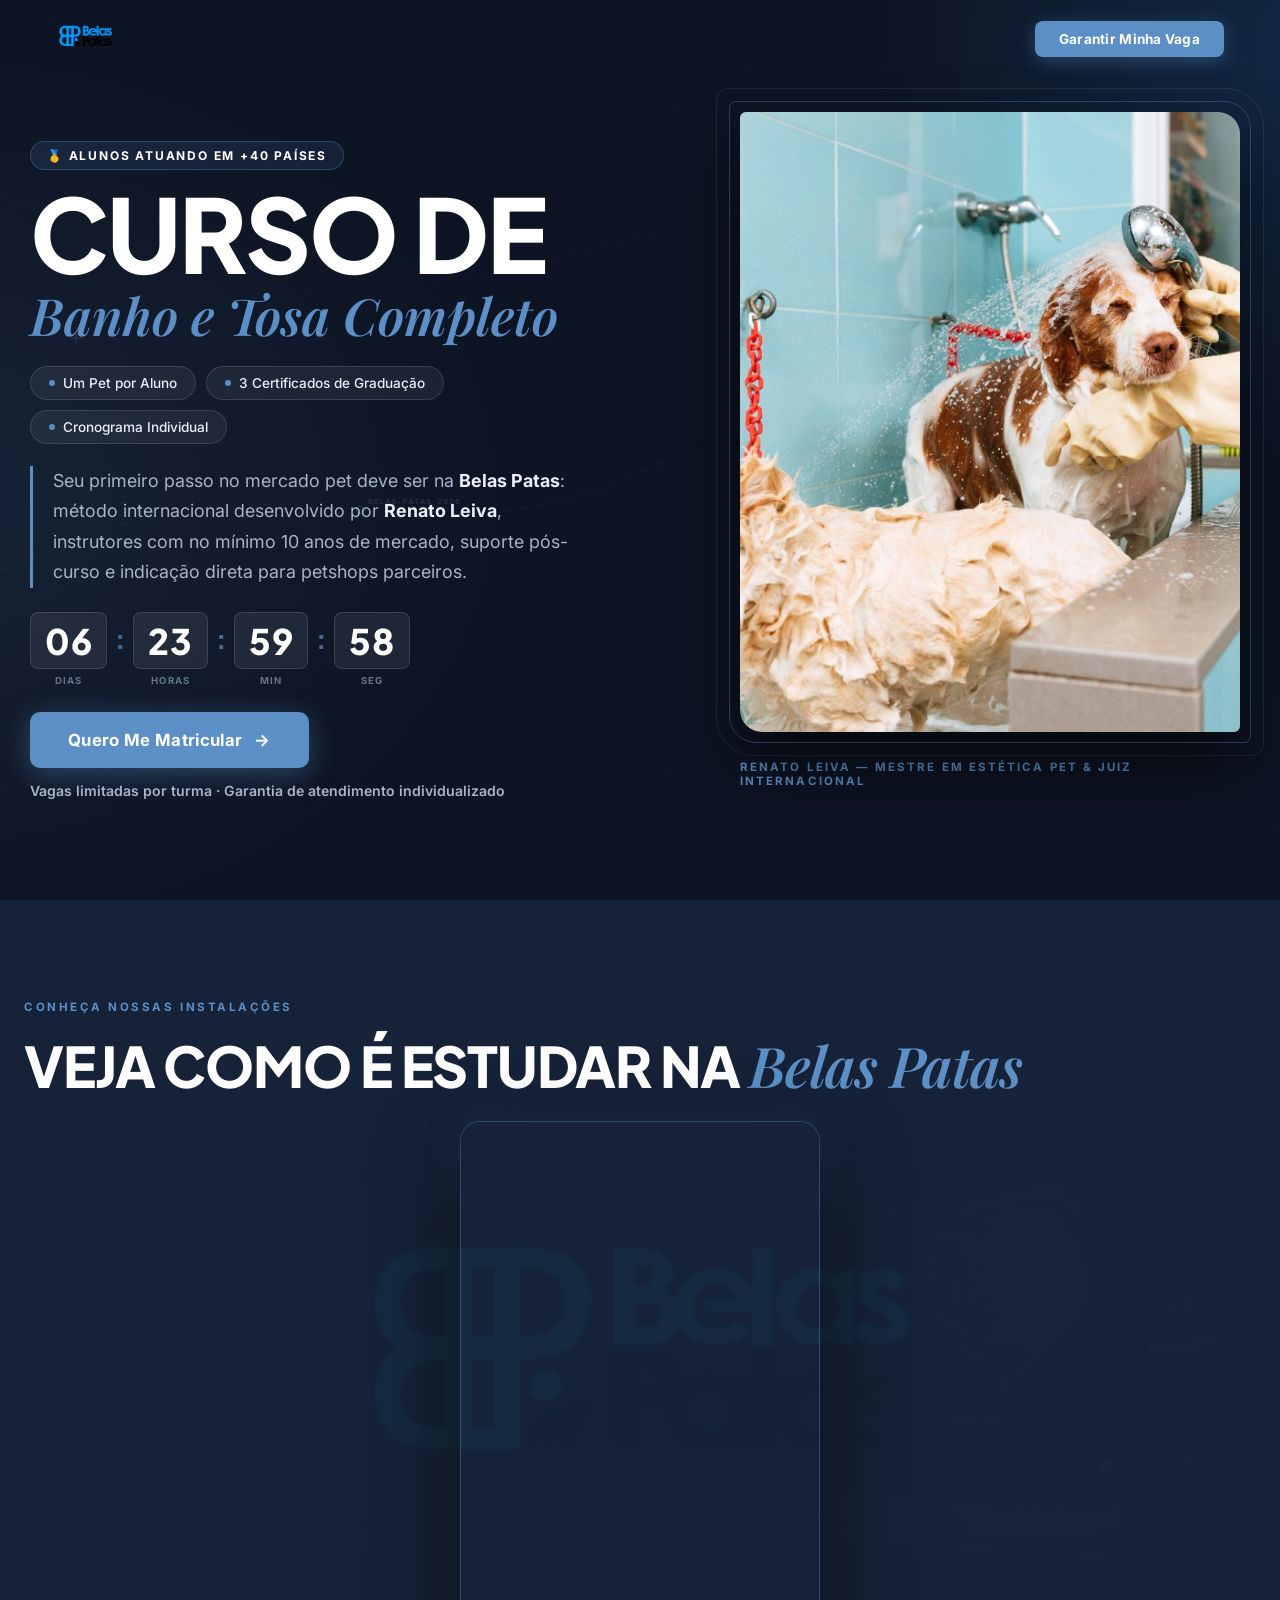
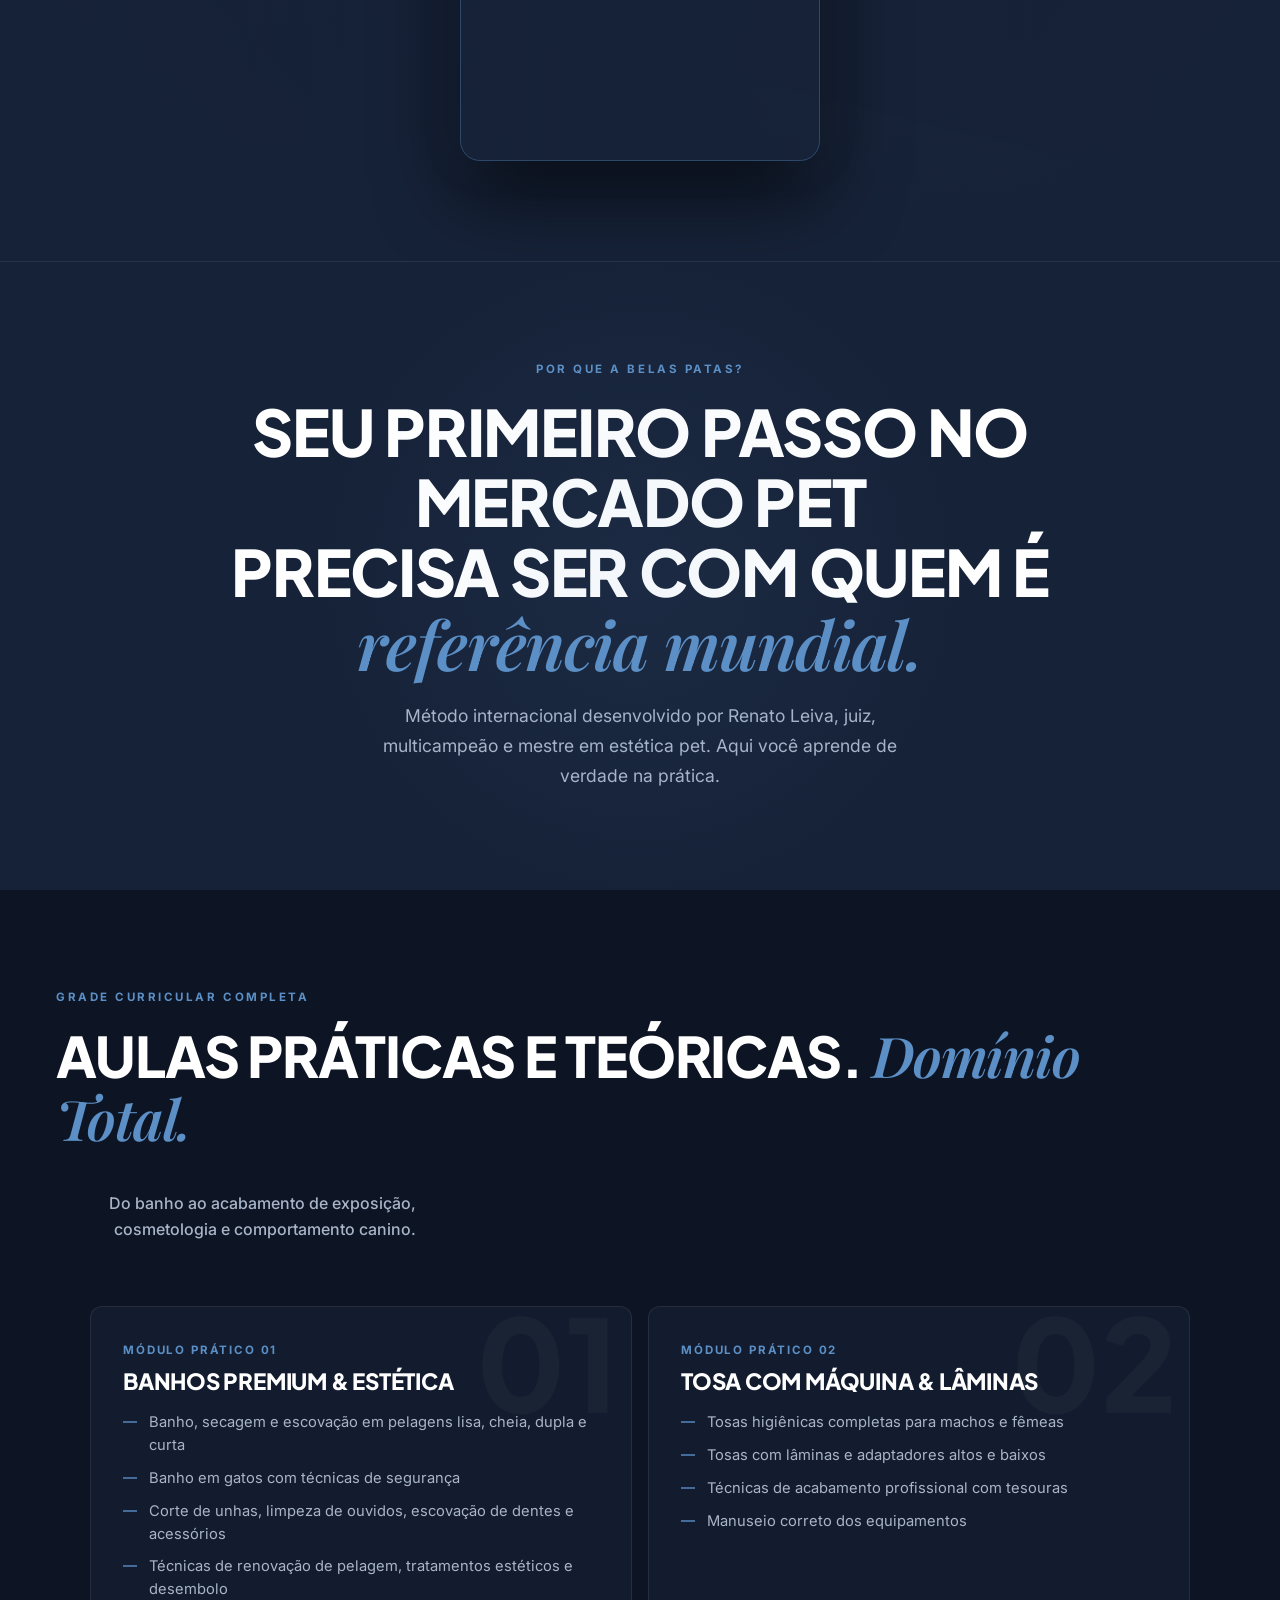
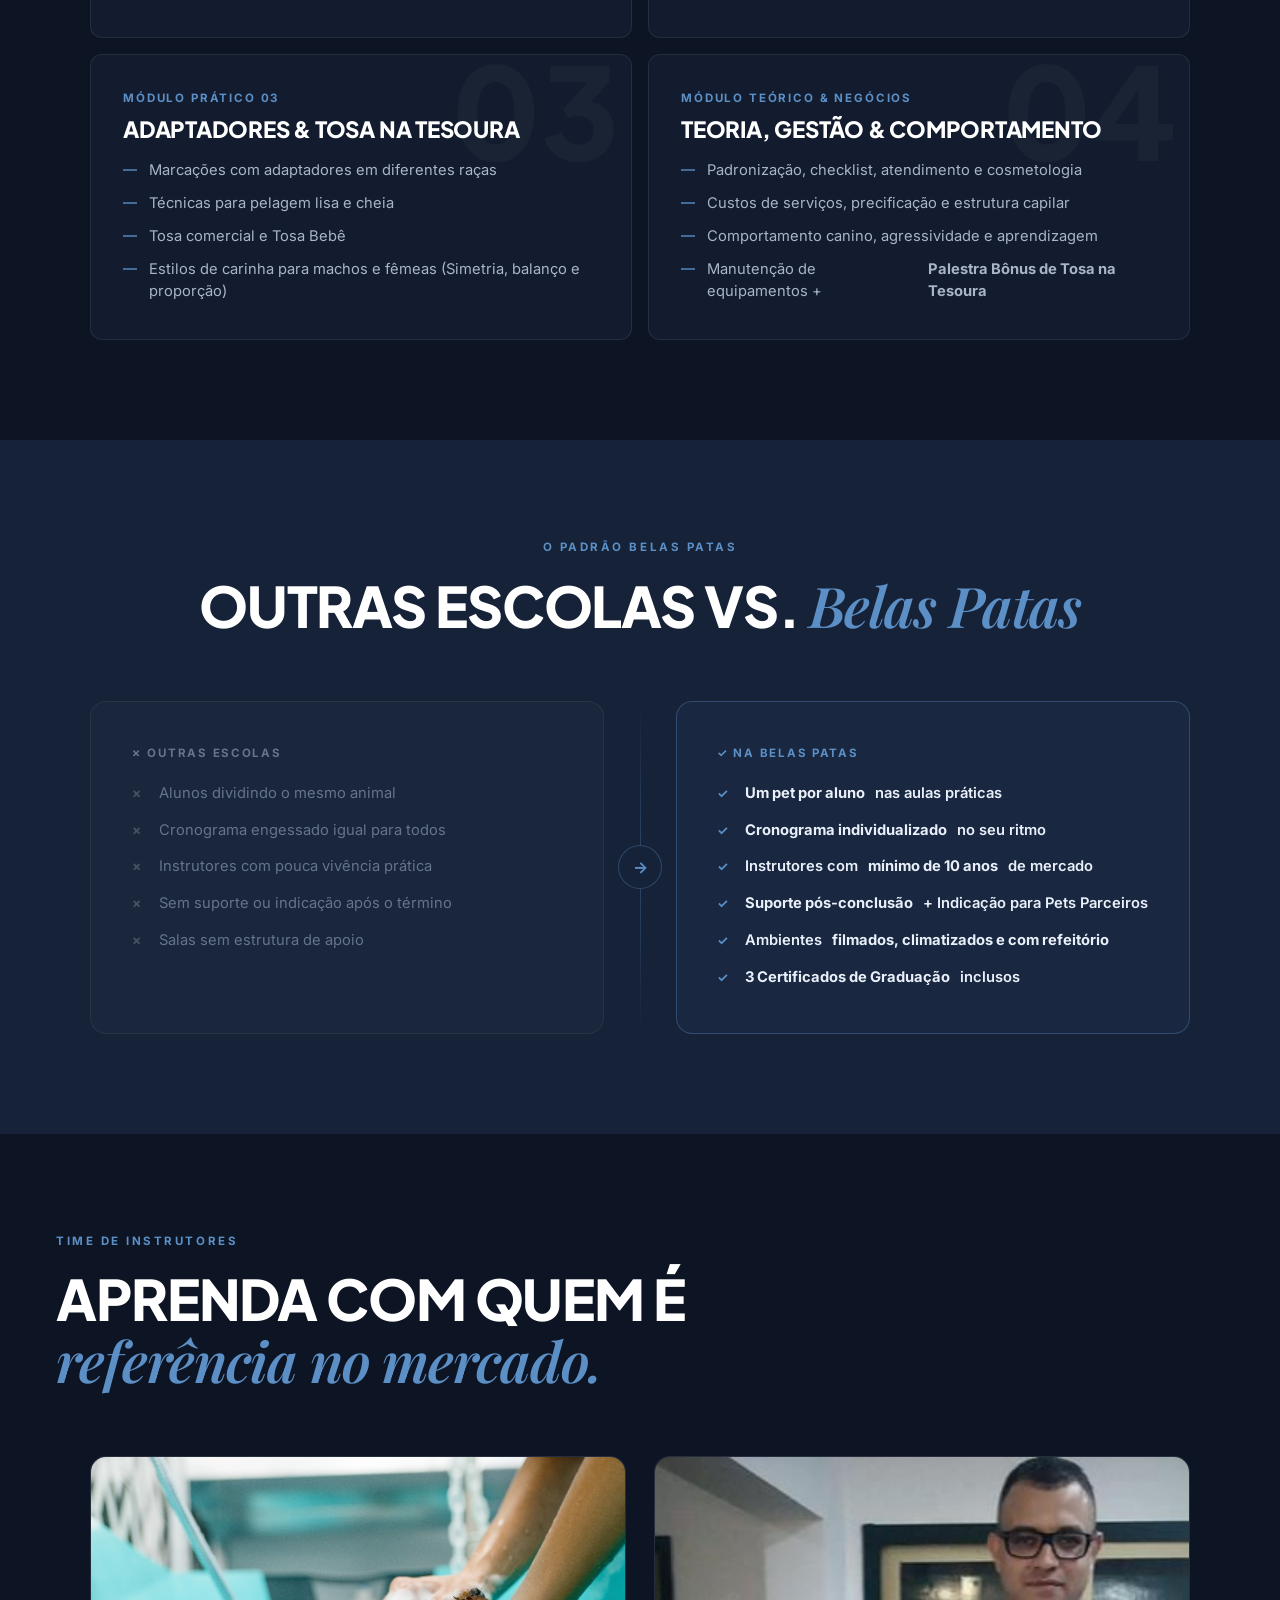
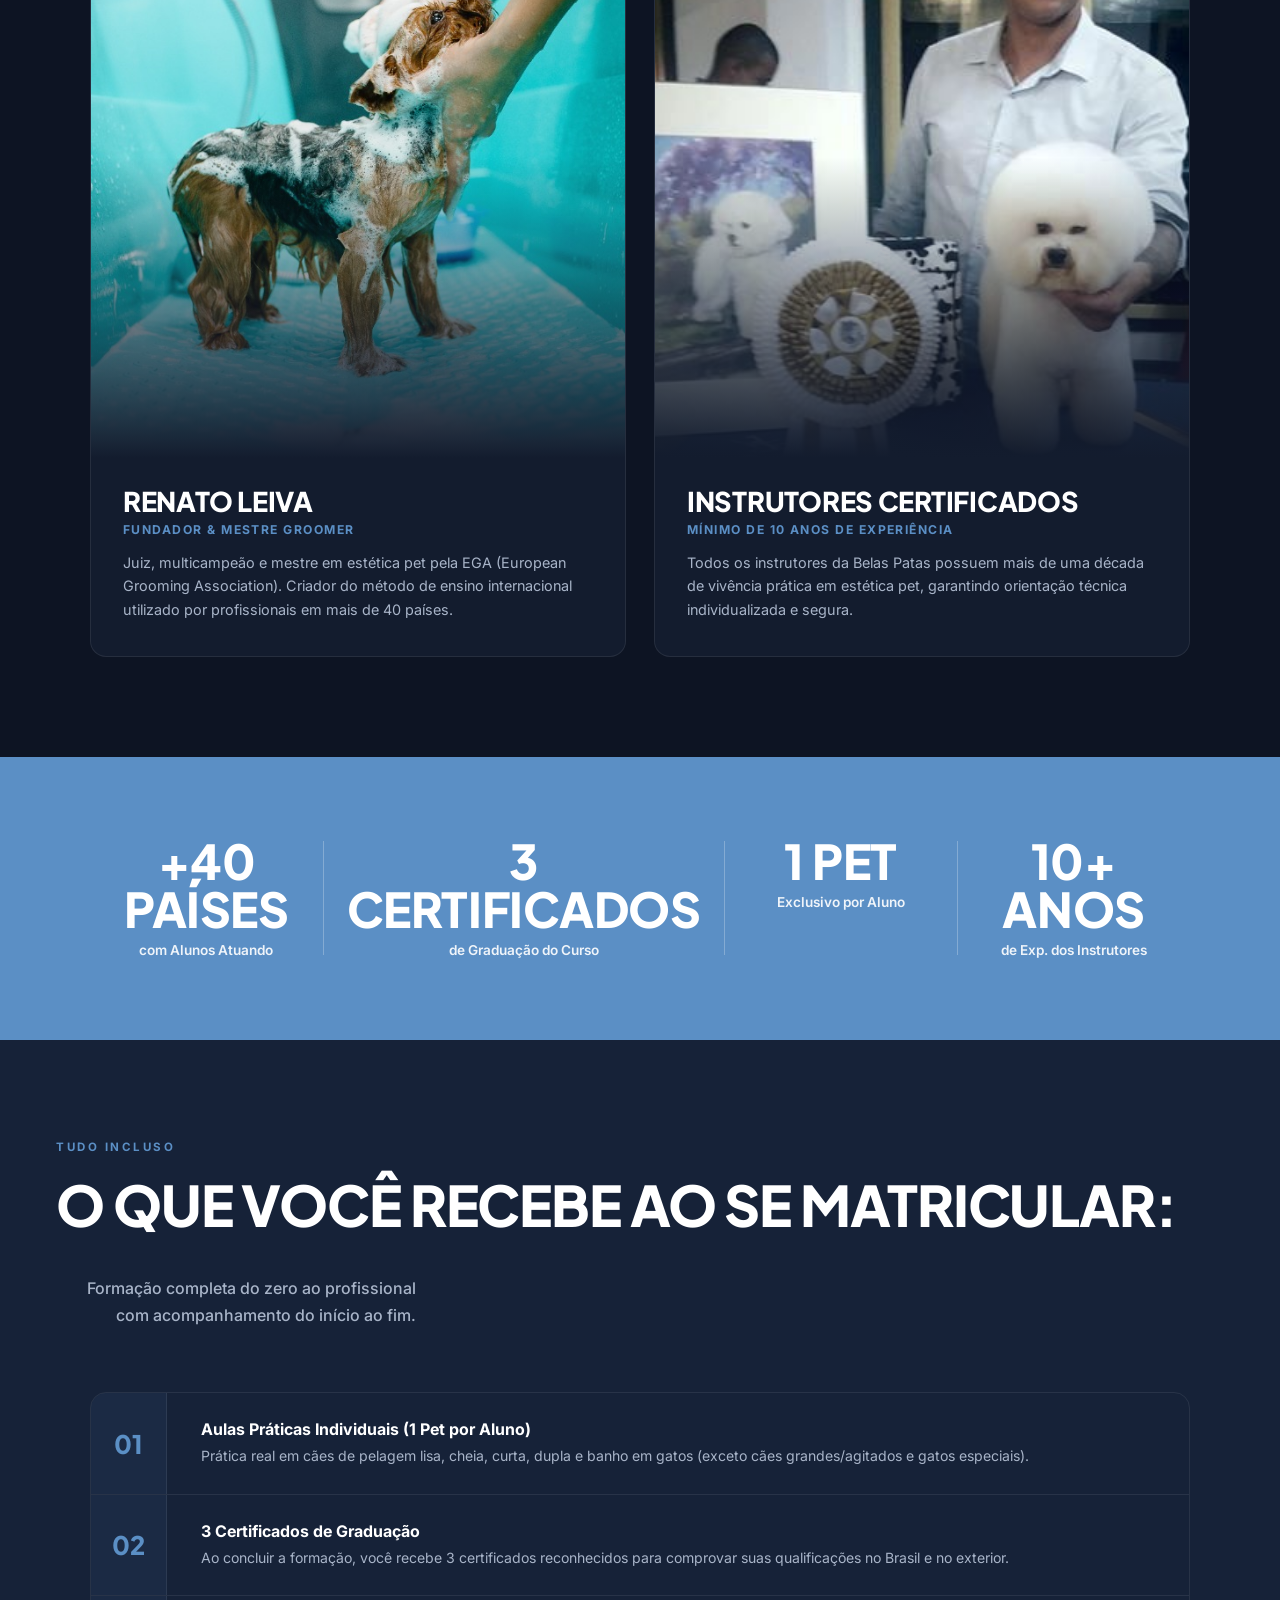
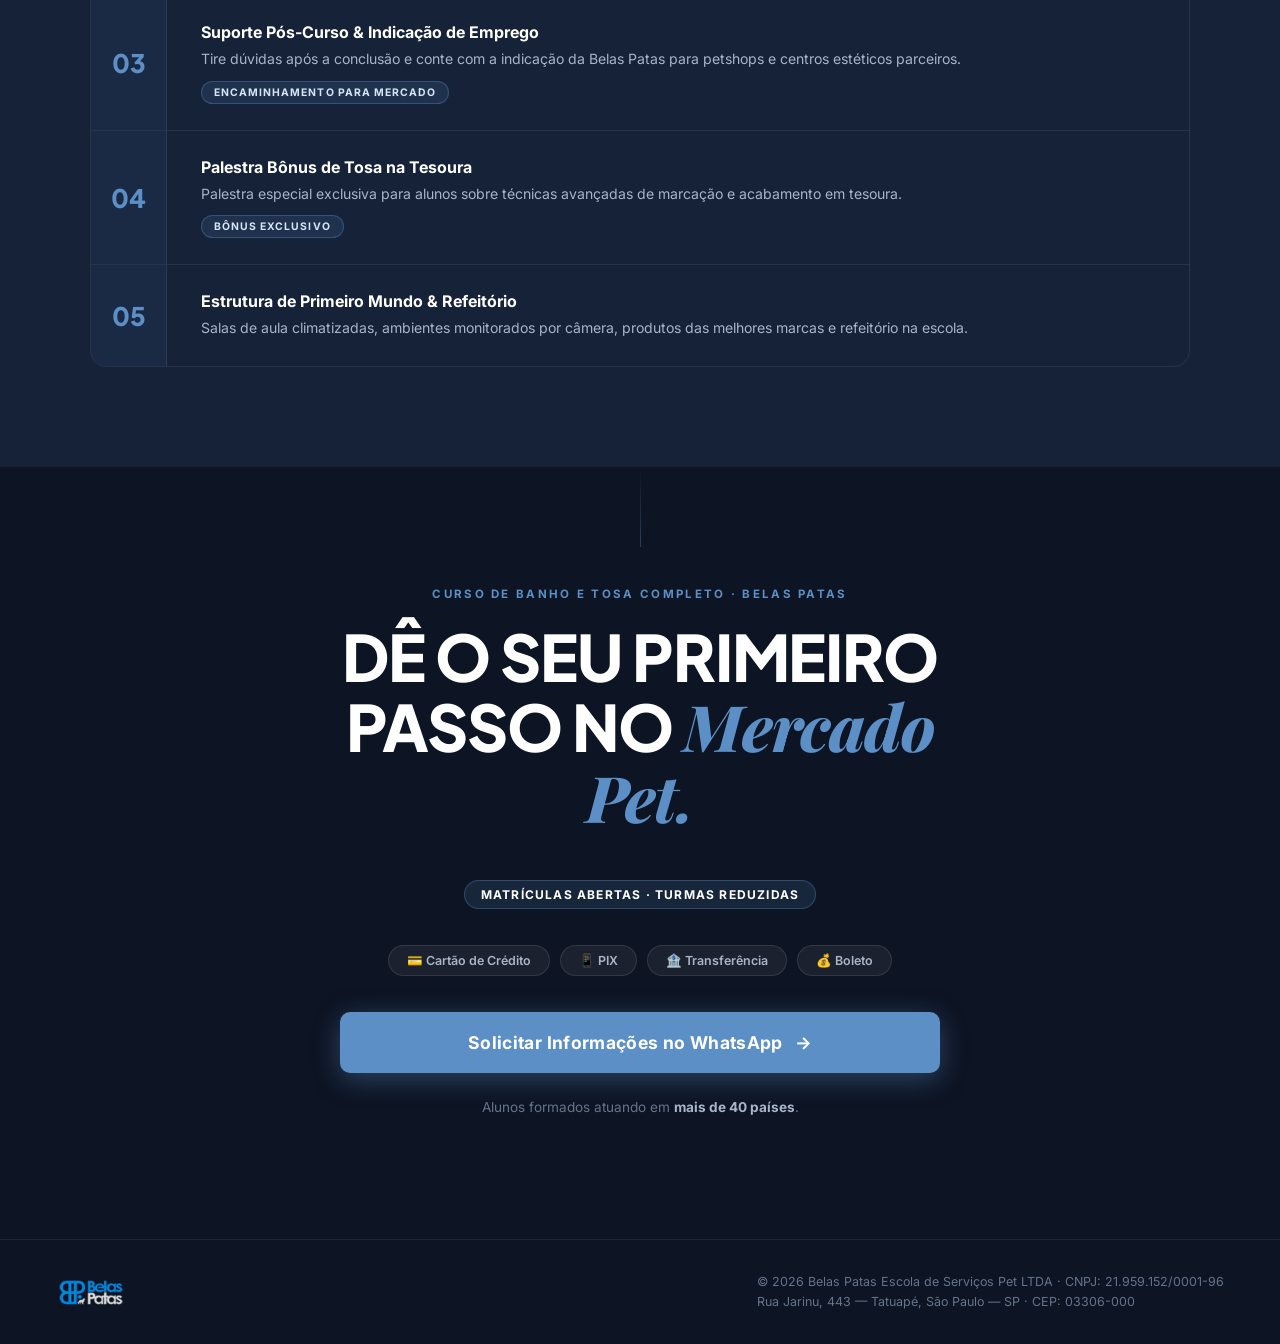
==== commit 2ccfdd88: "Enhance video section background composition with subtle real photos, gradient masks and watermark" ====
--- a/index.html
+++ b/index.html
@@ -95,7 +95,15 @@
 
   <!-- ===== VIDEO DA ESCOLA ===== -->
   <section class="video-section">
-    <div class="container text-center">
+    <!-- DECORATIVE COMPOSITION BACKGROUND LAYER -->
+    <div class="video-bg-layer" aria-hidden="true">
+      <div class="video-bg-img video-bg-left"></div>
+      <div class="video-bg-img video-bg-right"></div>
+      <div class="video-bg-overlay"></div>
+      <img src="assets/logo-header.png" alt="" class="video-bg-watermark" />
+    </div>
+
+    <div class="container text-center relative" style="position: relative; z-index: 2;">
       <span class="kicker fade in">Conheça Nossas Instalações</span>
       <h2 class="sec-title fade d1 in" style="margin-bottom: 24px;">Veja como é estudar na <span>Belas Patas</span></h2>
       <div class="video-wrapper fade d2 in">
--- a/style.css
+++ b/style.css
@@ -223,19 +223,80 @@
 
 /* ── VIDEO SECTION ── */
 .video-section {
-  padding: 80px 24px;
+  position: relative;
+  padding: 100px 24px;
   background: var(--navy);
   border-bottom: 1px solid var(--border);
-}
+  overflow: hidden;
+}
+
+.video-bg-layer {
+  position: absolute;
+  inset: 0;
+  pointer-events: none;
+  z-index: 1;
+}
+
+.video-bg-img {
+  position: absolute;
+  top: -10%;
+  bottom: -10%;
+  background-size: cover;
+  background-position: center;
+  opacity: 0.22;
+  filter: blur(2px) saturate(0.65) contrast(0.85);
+  transition: opacity 0.4s ease;
+}
+
+.video-bg-left {
+  left: -5%;
+  width: 50%;
+  background-image: url('assets/whatsapp-1.jpg');
+  -webkit-mask-image: linear-gradient(to right, rgba(0,0,0,0.85) 0%, rgba(0,0,0,0.3) 65%, rgba(0,0,0,0) 100%);
+  mask-image: linear-gradient(to right, rgba(0,0,0,0.85) 0%, rgba(0,0,0,0.3) 65%, rgba(0,0,0,0) 100%);
+}
+
+.video-bg-right {
+  right: -5%;
+  width: 50%;
+  background-image: url('assets/whatsapp-2.jpg');
+  -webkit-mask-image: linear-gradient(to left, rgba(0,0,0,0.85) 0%, rgba(0,0,0,0.3) 65%, rgba(0,0,0,0) 100%);
+  mask-image: linear-gradient(to left, rgba(0,0,0,0.85) 0%, rgba(0,0,0,0.3) 65%, rgba(0,0,0,0) 100%);
+}
+
+.video-bg-overlay {
+  position: absolute;
+  inset: 0;
+  background:
+    radial-gradient(ellipse 700px 600px at 50% 50%, var(--navy) 15%, rgba(22, 34, 56, 0.75) 55%, var(--navy) 100%),
+    linear-gradient(to bottom, var(--navy) 0%, transparent 20%, transparent 80%, var(--navy) 100%);
+  z-index: 2;
+}
+
+.video-bg-watermark {
+  position: absolute;
+  top: 50%;
+  left: 50%;
+  transform: translate(-50%, -50%);
+  width: 600px;
+  max-width: 85vw;
+  opacity: 0.035;
+  filter: brightness(3);
+  z-index: 3;
+}
+
 .video-wrapper {
   max-width: 360px;
   margin: 0 auto;
   aspect-ratio: 9/16;
   border-radius: var(--radius-lg);
   overflow: hidden;
-  box-shadow: 0 24px 60px rgba(0,0,0,0.6);
-  border: 1px solid var(--border-blue);
-}
+  box-shadow: 0 30px 80px rgba(0, 0, 0, 0.7), 0 0 40px rgba(91, 143, 197, 0.15);
+  border: 1.5px solid var(--border-blue);
+  position: relative;
+  z-index: 4;
+}
+
 .video-wrapper iframe {
   width: 100%;
   height: 100%;
@@ -467,4 +528,8 @@
   .sec-title { font-size: clamp(2.2rem, 8vw, 3.5rem); }
   .sec-desc { text-align: left; max-width: 100%; }
   .modal { padding: 32px 24px; }
-}
+  .video-section { padding: 64px 20px; }
+  .video-bg-left { width: 100%; left: 0; opacity: 0.1; -webkit-mask-image: radial-gradient(circle at center, black 0%, transparent 70%); mask-image: radial-gradient(circle at center, black 0%, transparent 70%); }
+  .video-bg-right { display: none; }
+  .video-bg-watermark { width: 320px; opacity: 0.025; }
+}
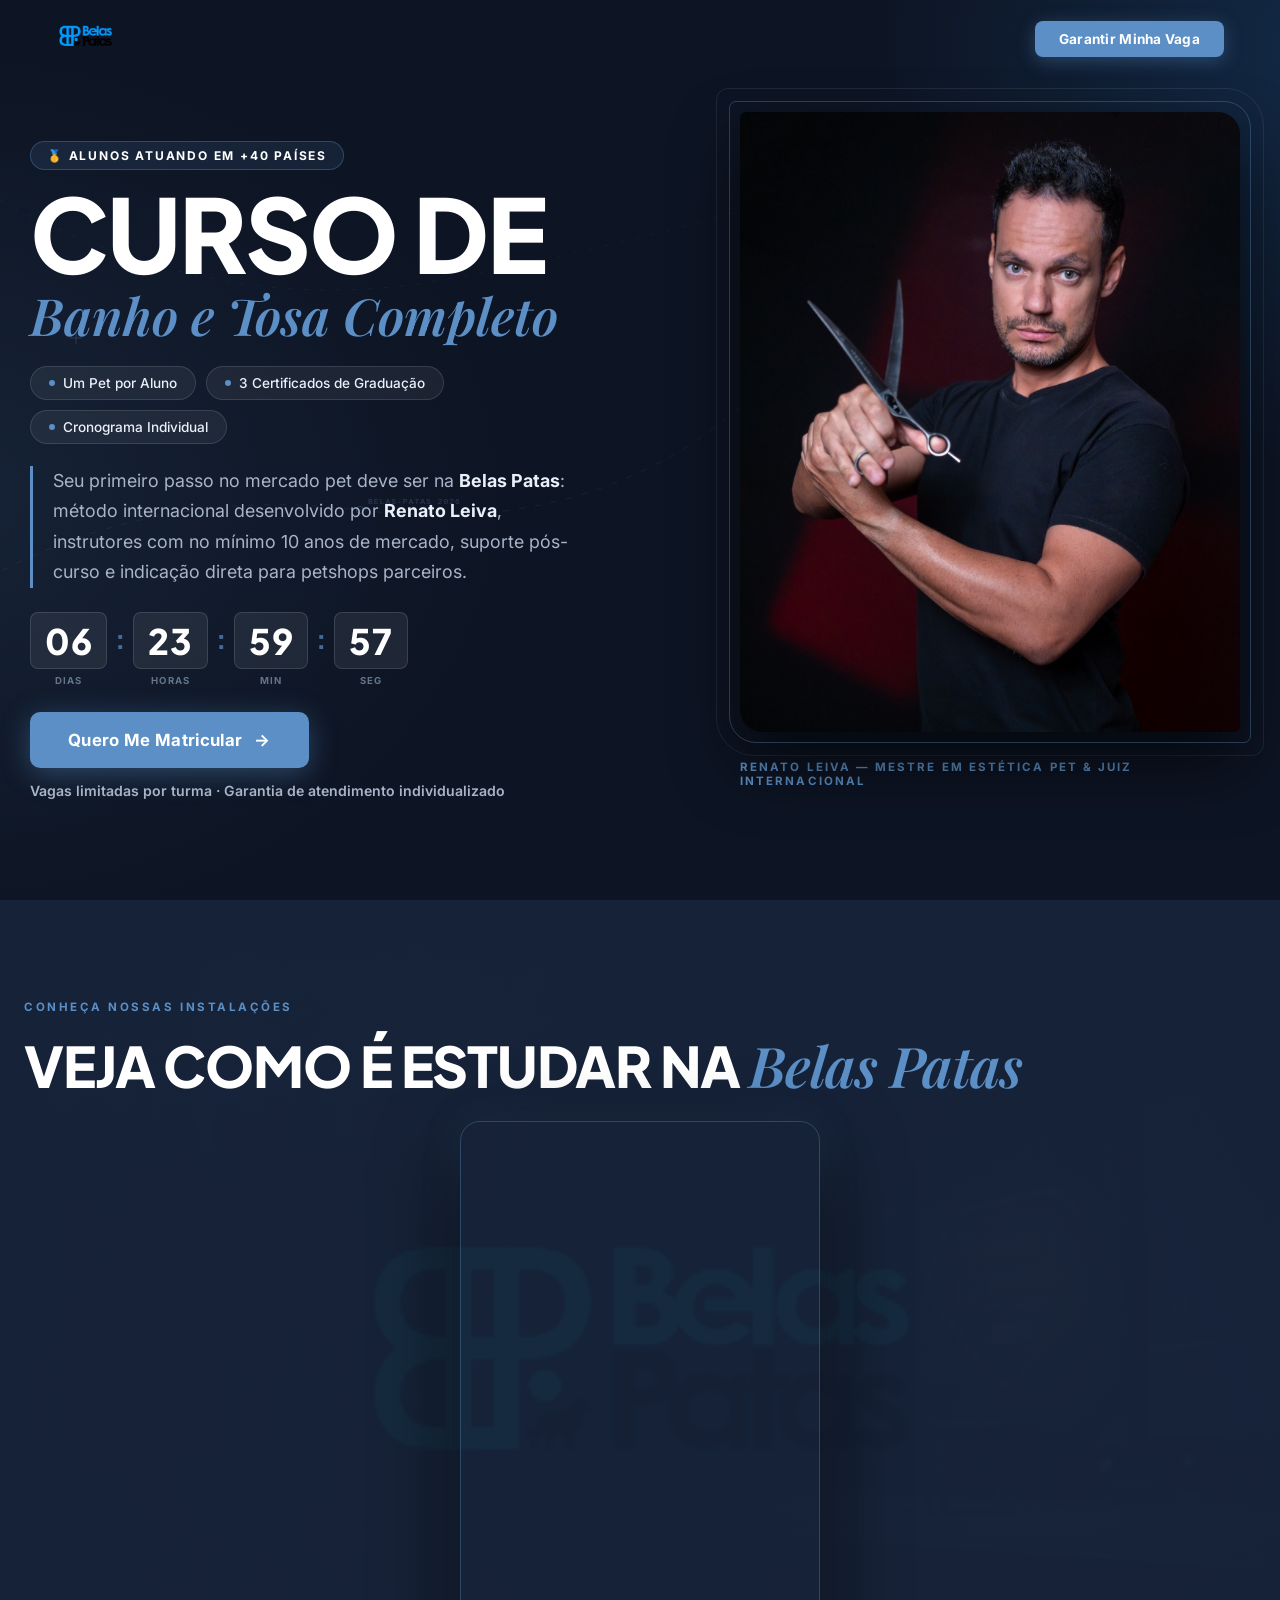
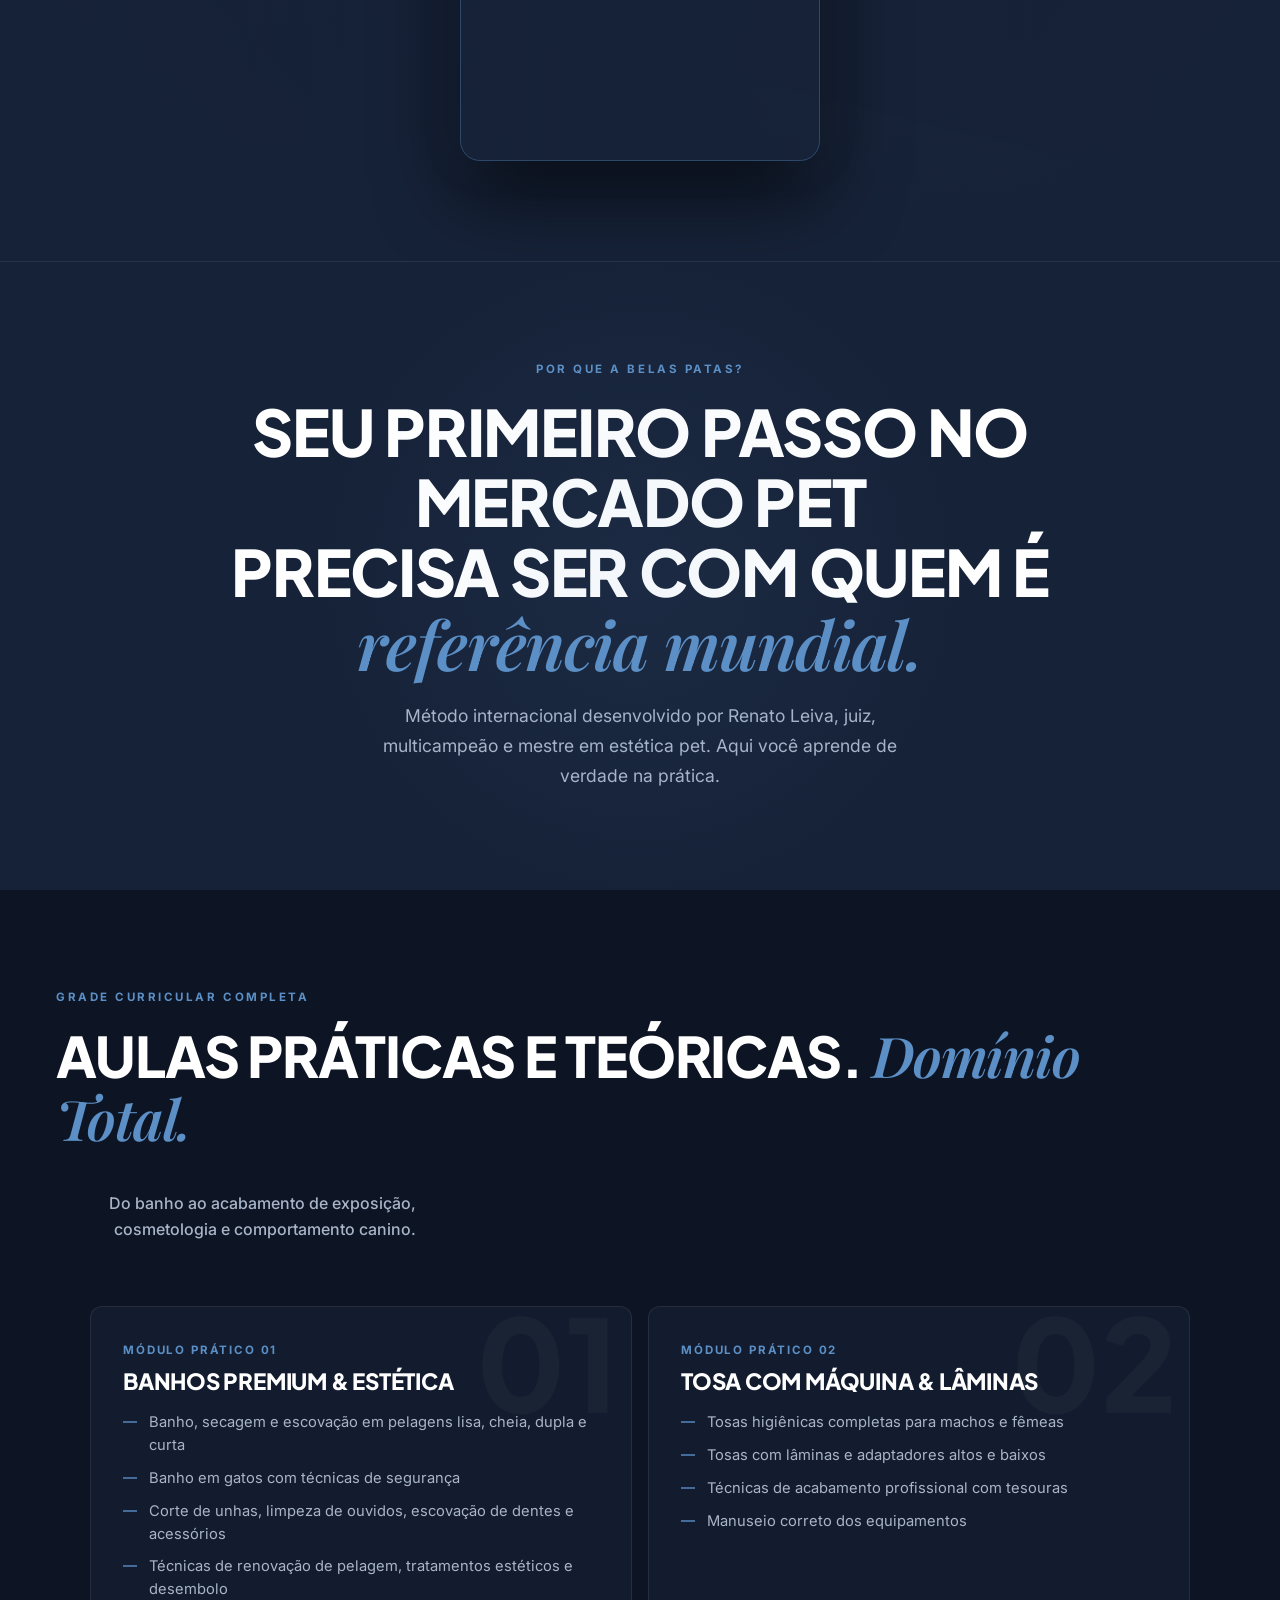
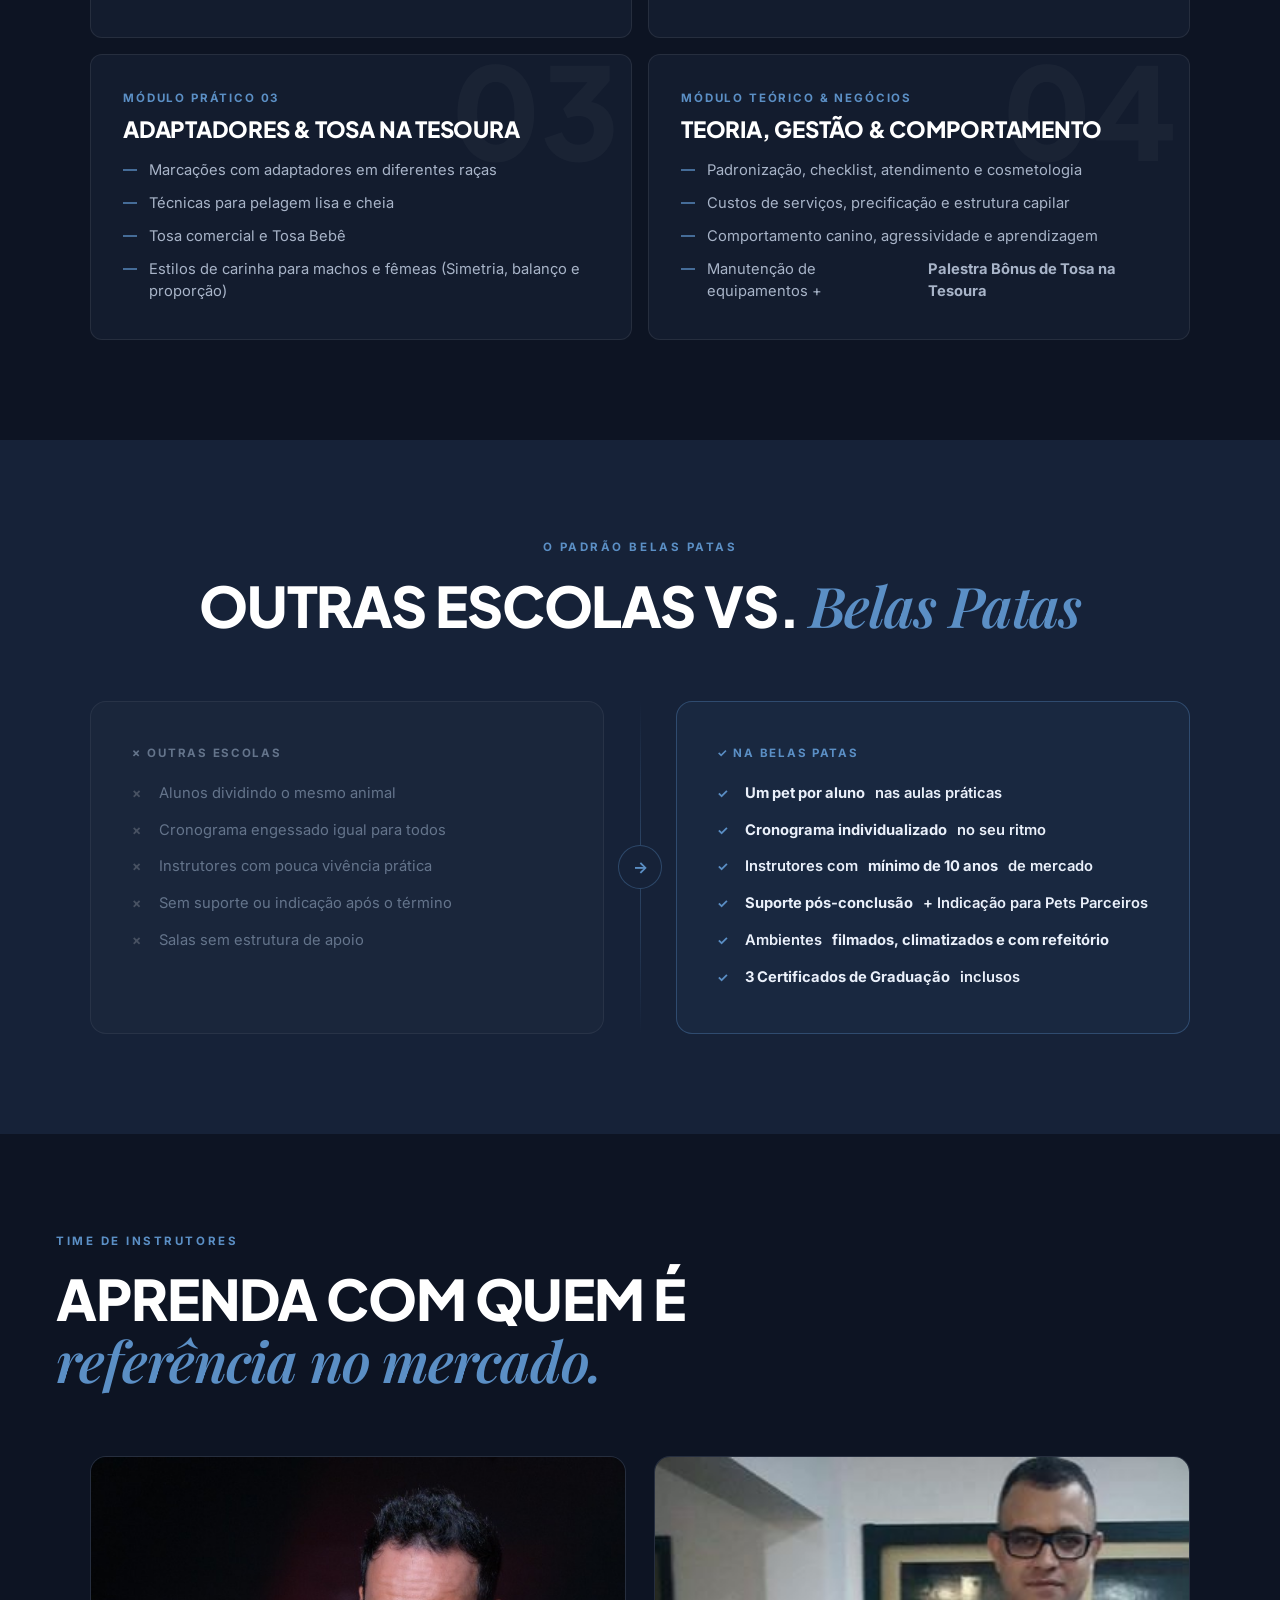
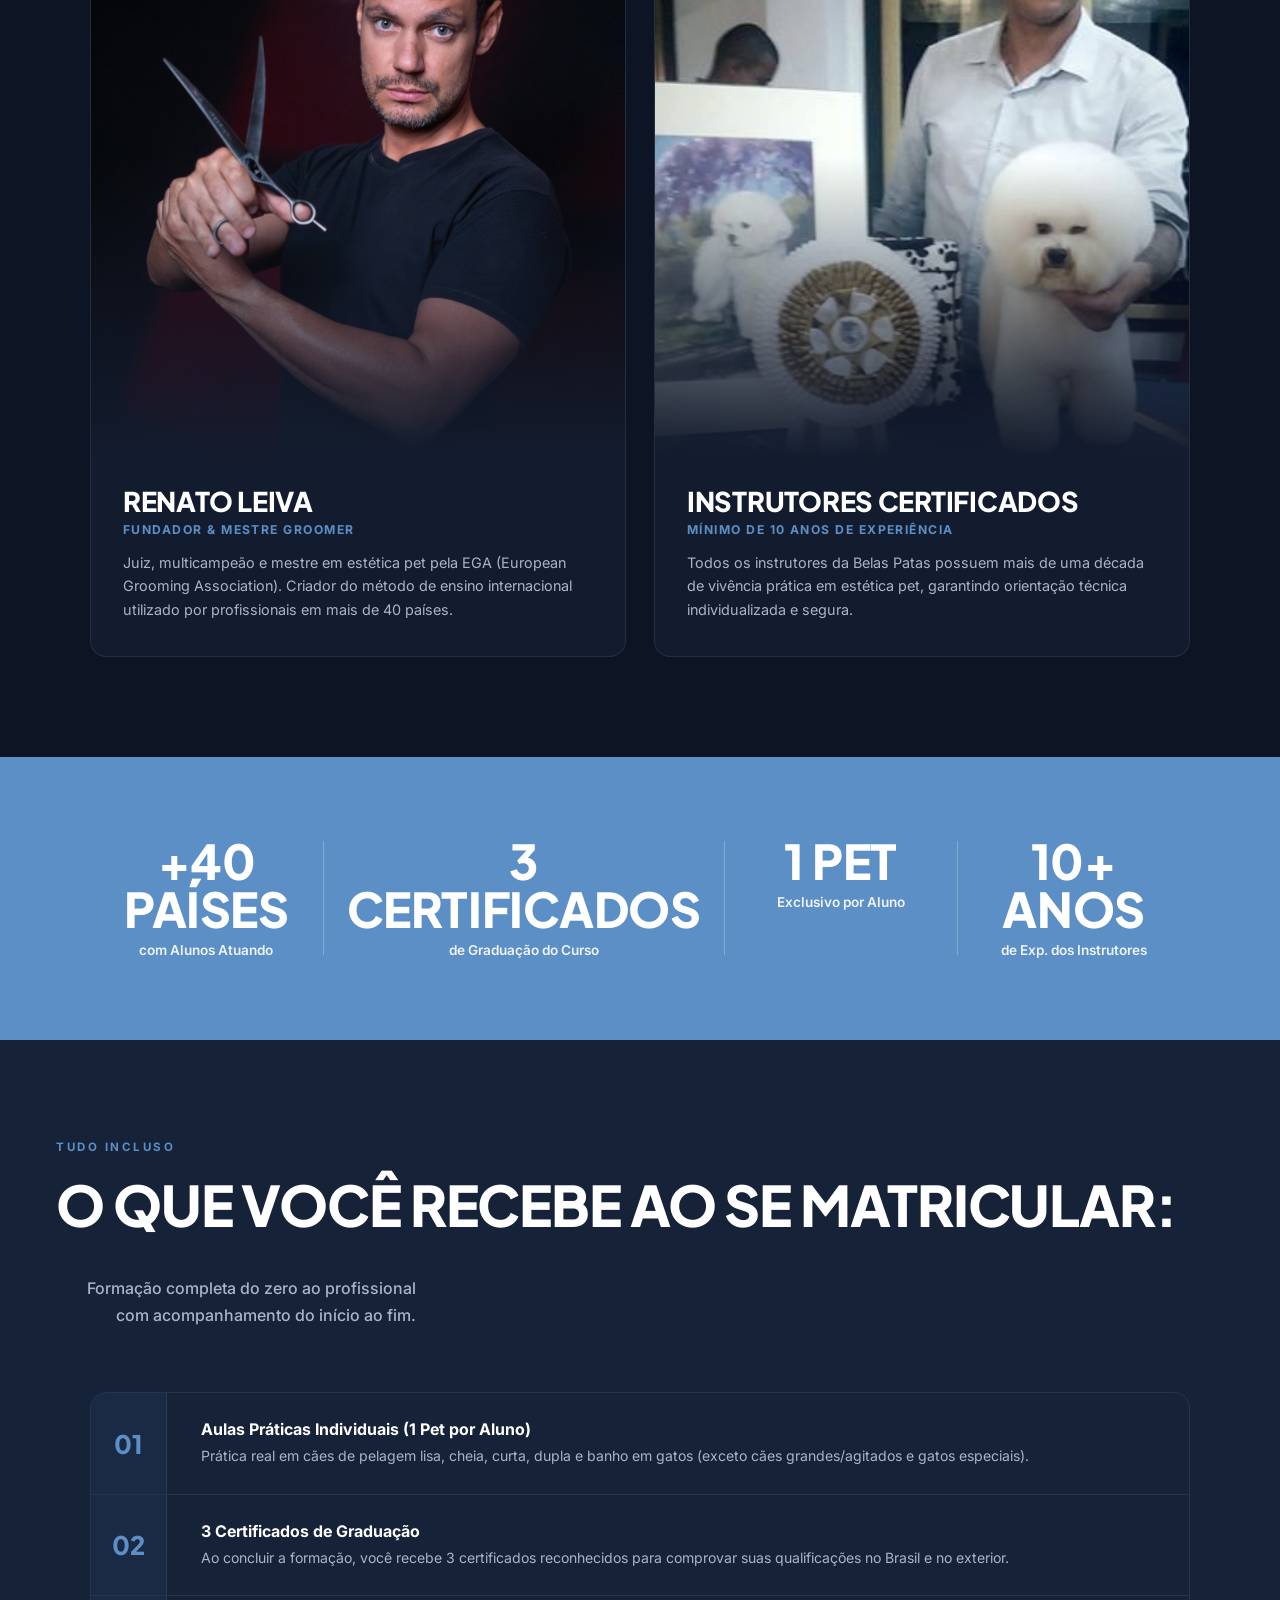
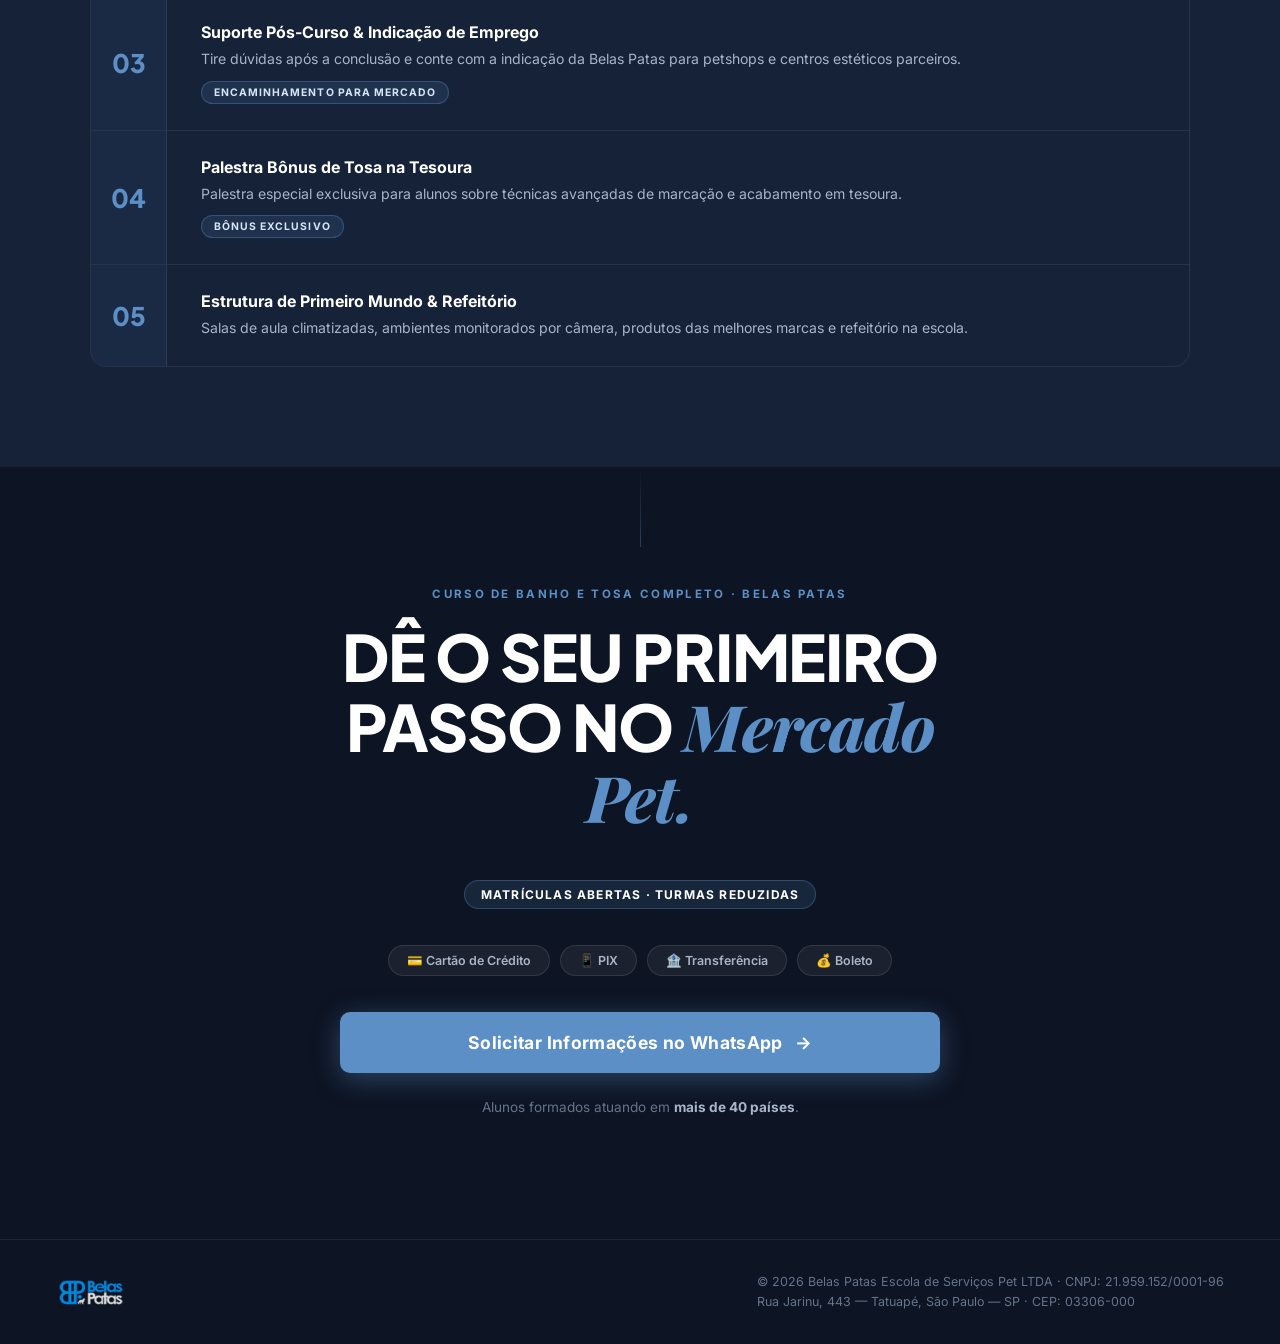
==== commit 5a07a87f: "Update Renato Leiva photo in Experts card and Hero frame" ====
--- a/index.html
+++ b/index.html
@@ -87,7 +87,7 @@
     <!-- IMAGE / VIDEO COLUMN (desktop) -->
     <div class="hero-img-col fade-r d2 in">
       <div class="hero-frame">
-        <img src="assets/banner01.jpg" alt="Renato Leiva — Belas Patas" class="hero-frame-img" width="500" height="620" />
+        <img src="assets/renato-leiva.jpg" alt="Renato Leiva — Belas Patas" class="hero-frame-img" width="500" height="620" />
       </div>
       <div class="hero-frame-cap">Renato Leiva — Mestre em Estética Pet &amp; Juiz Internacional</div>
     </div>
@@ -228,7 +228,7 @@
     <div class="experts-grid">
       <div class="expert fade-l d1 in">
         <div class="expert-img">
-          <img src="assets/banner02.jpg" alt="Renato Leiva" width="640" height="800" loading="lazy" />
+          <img src="assets/renato-leiva.jpg" alt="Renato Leiva" width="640" height="800" loading="lazy" />
           <div class="expert-img-fade"></div>
         </div>
         <div class="expert-info">
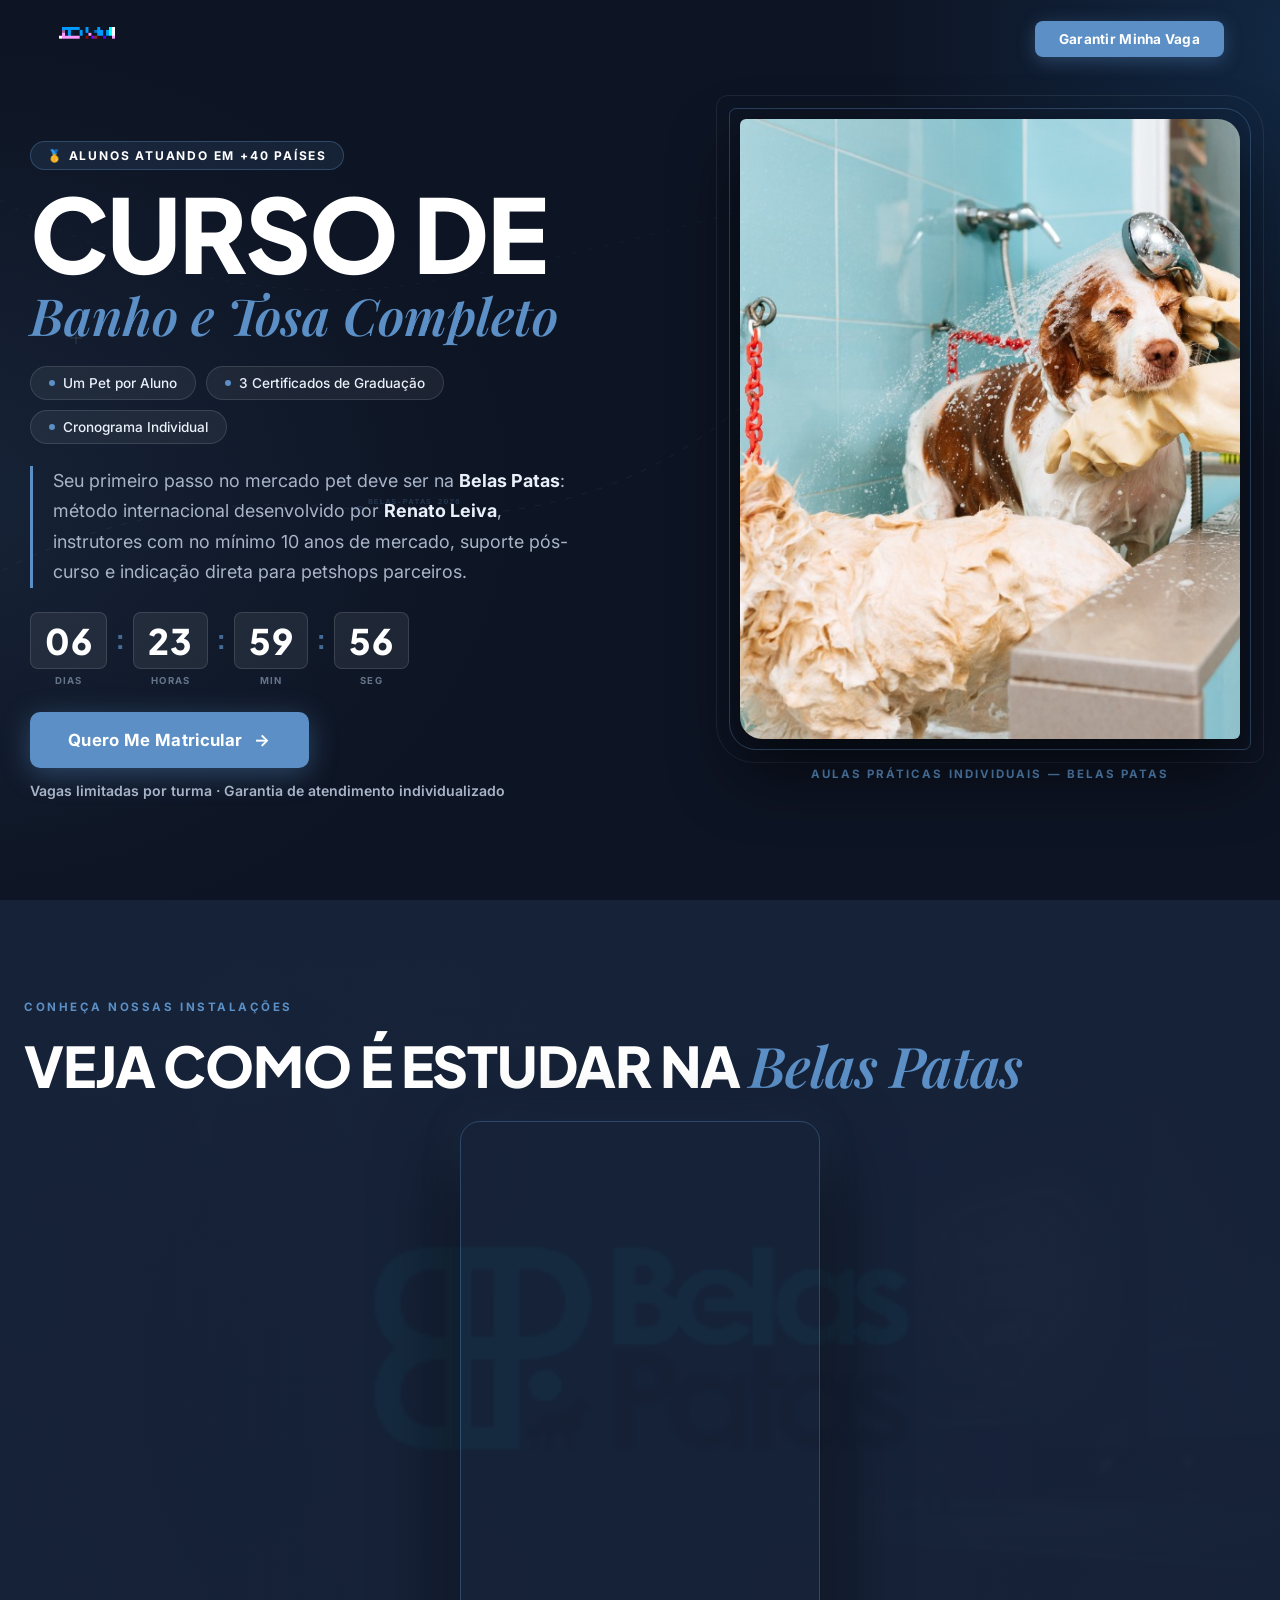
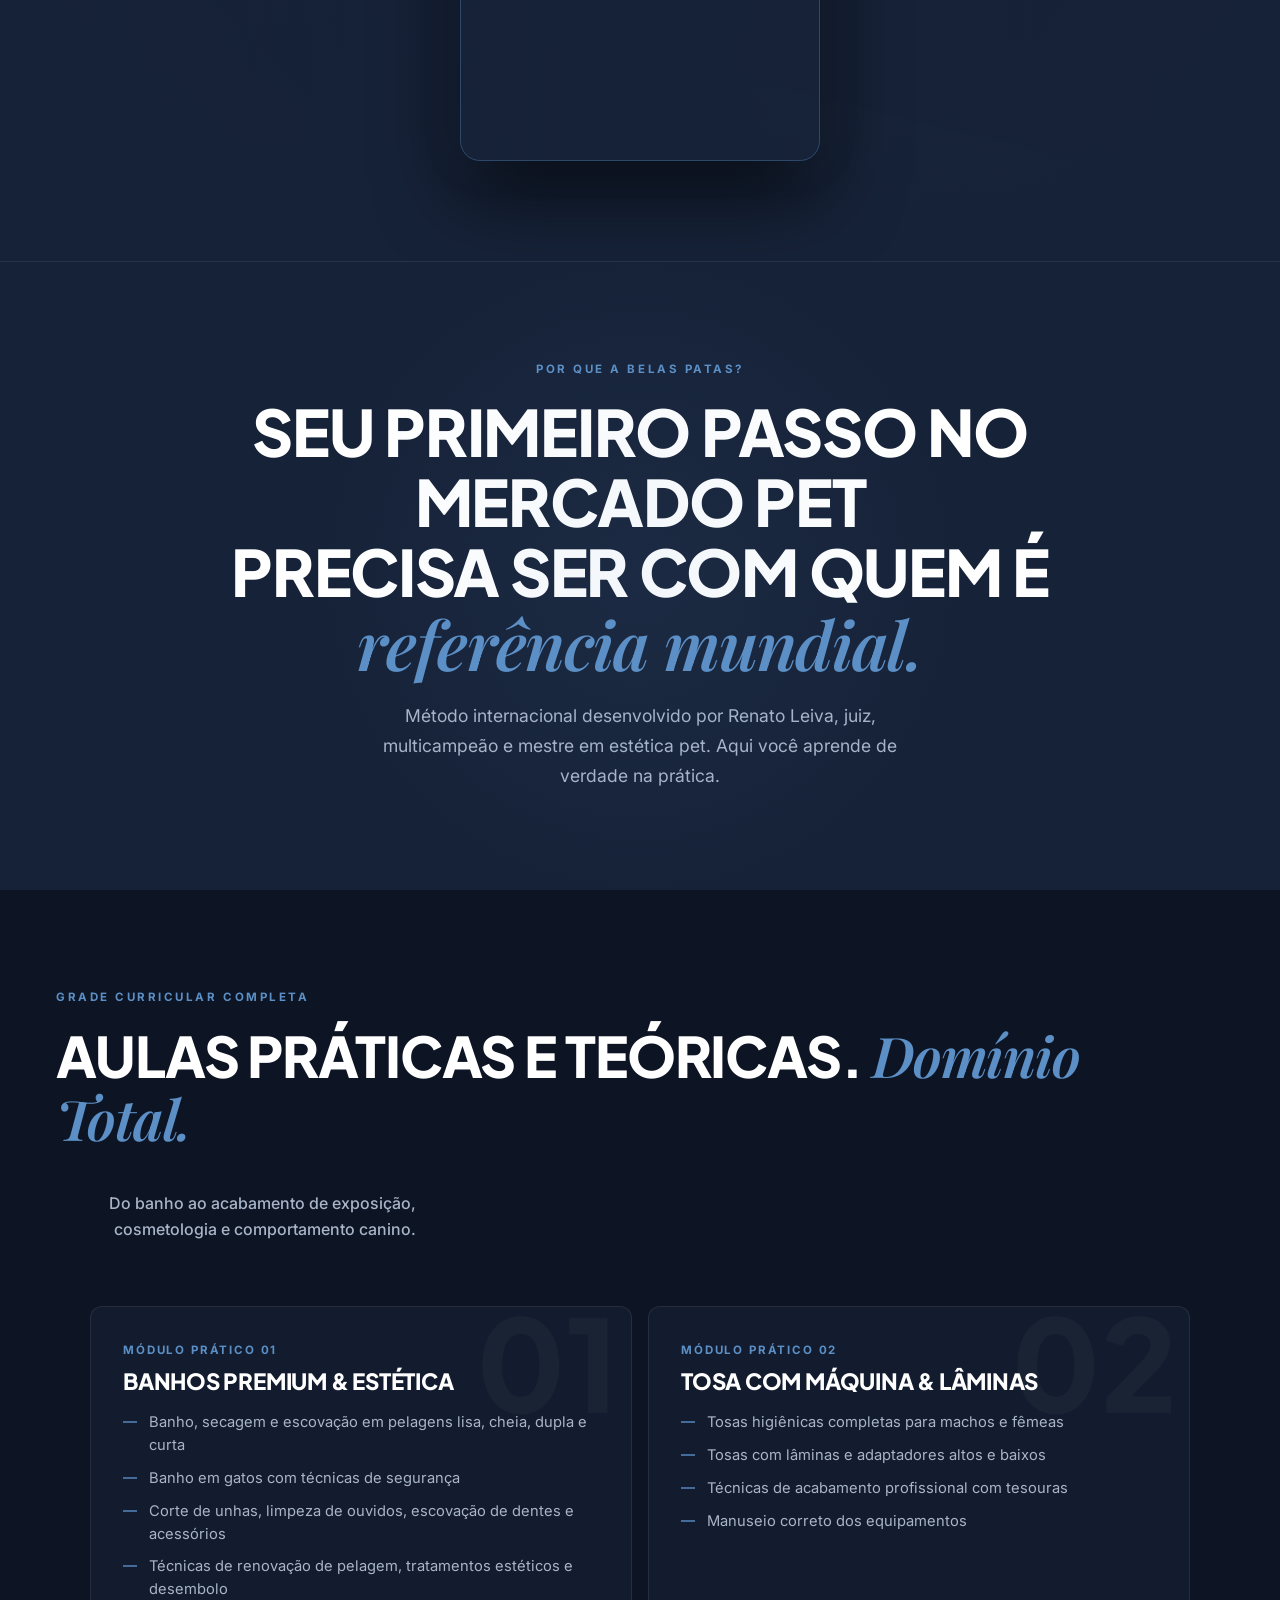
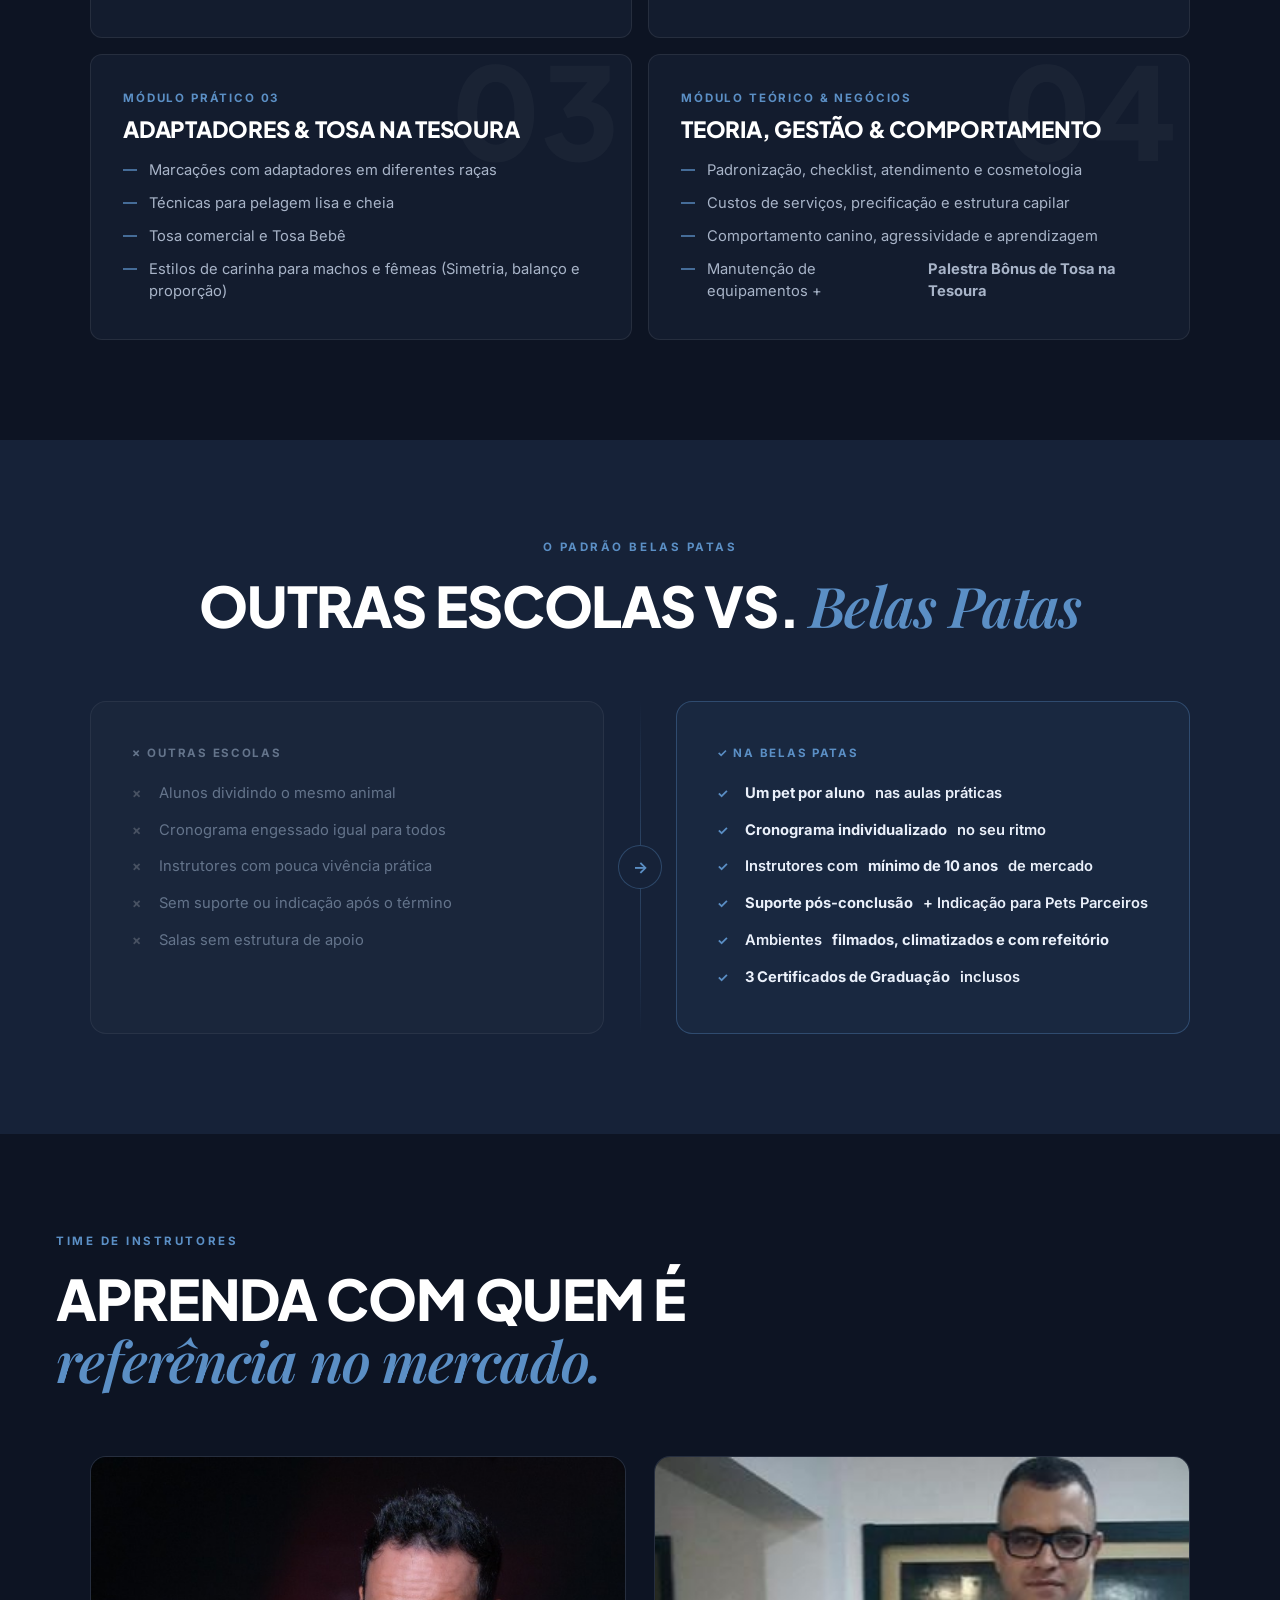
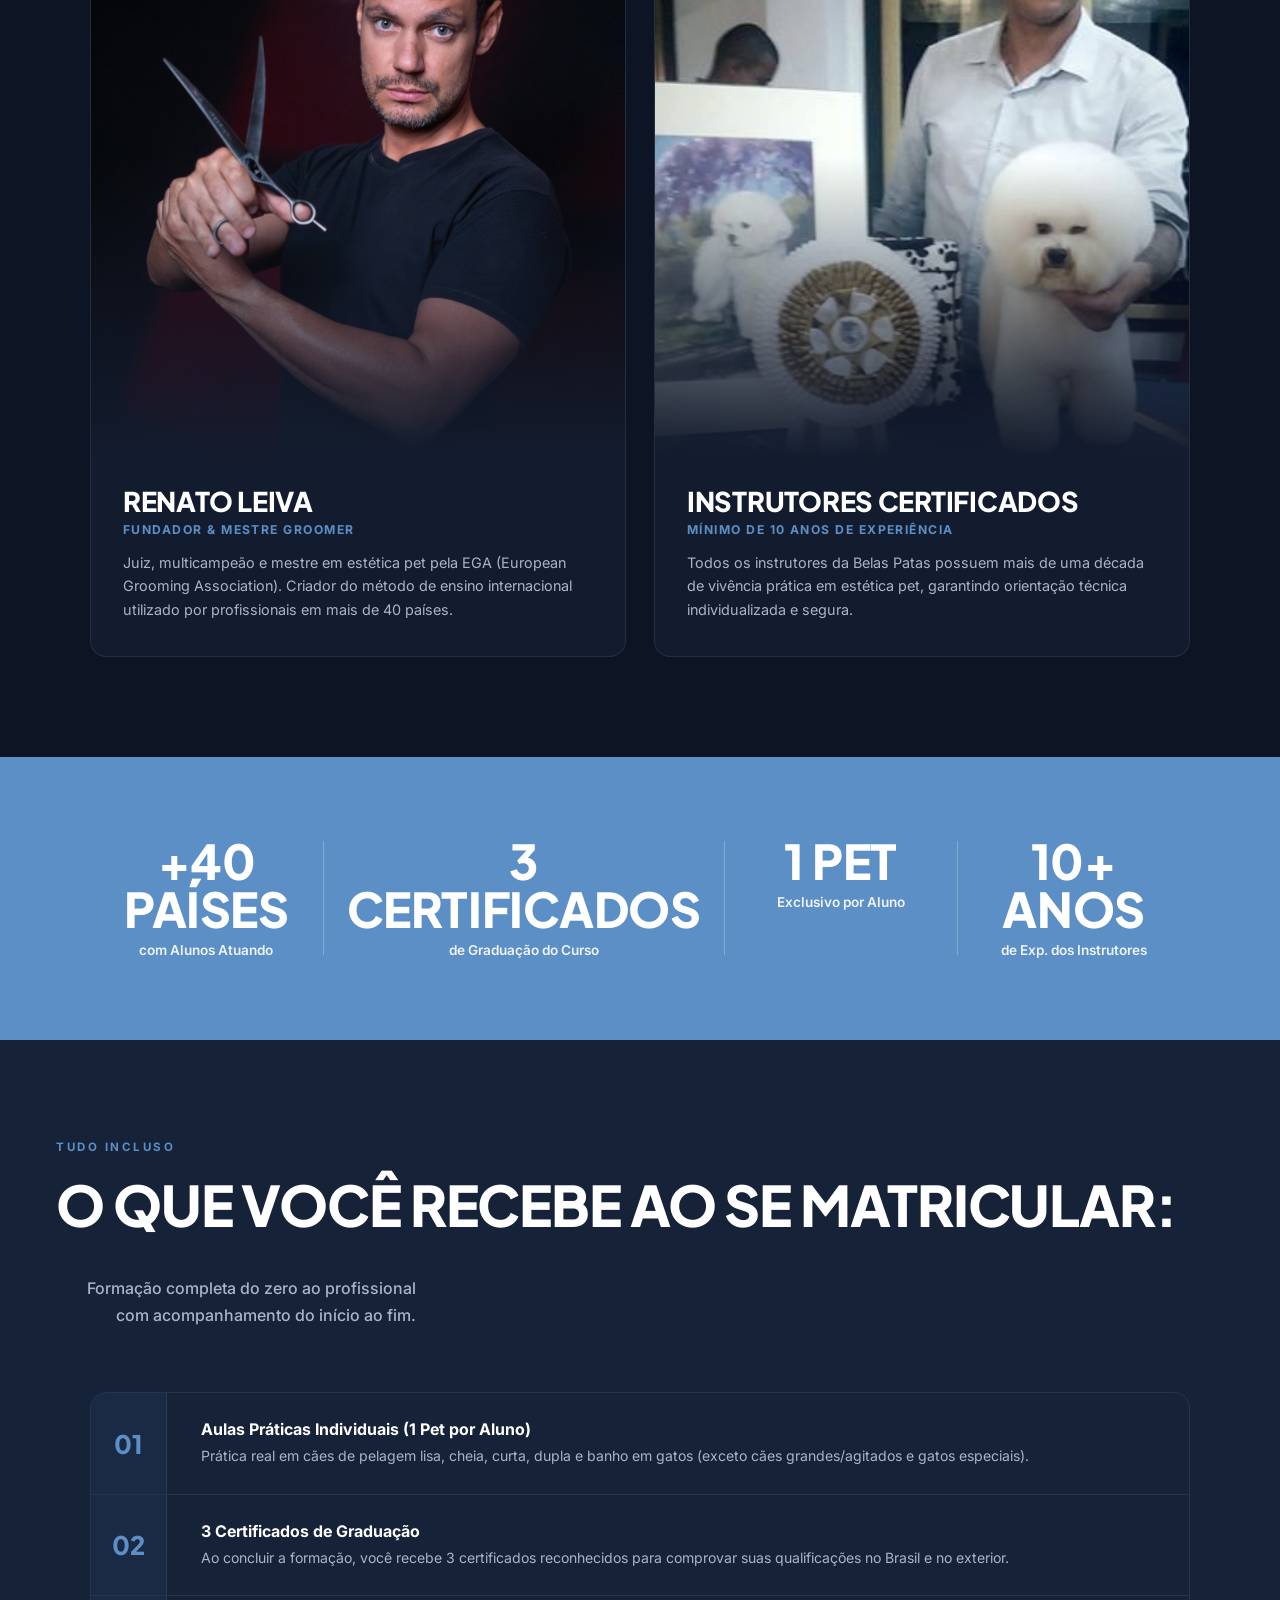
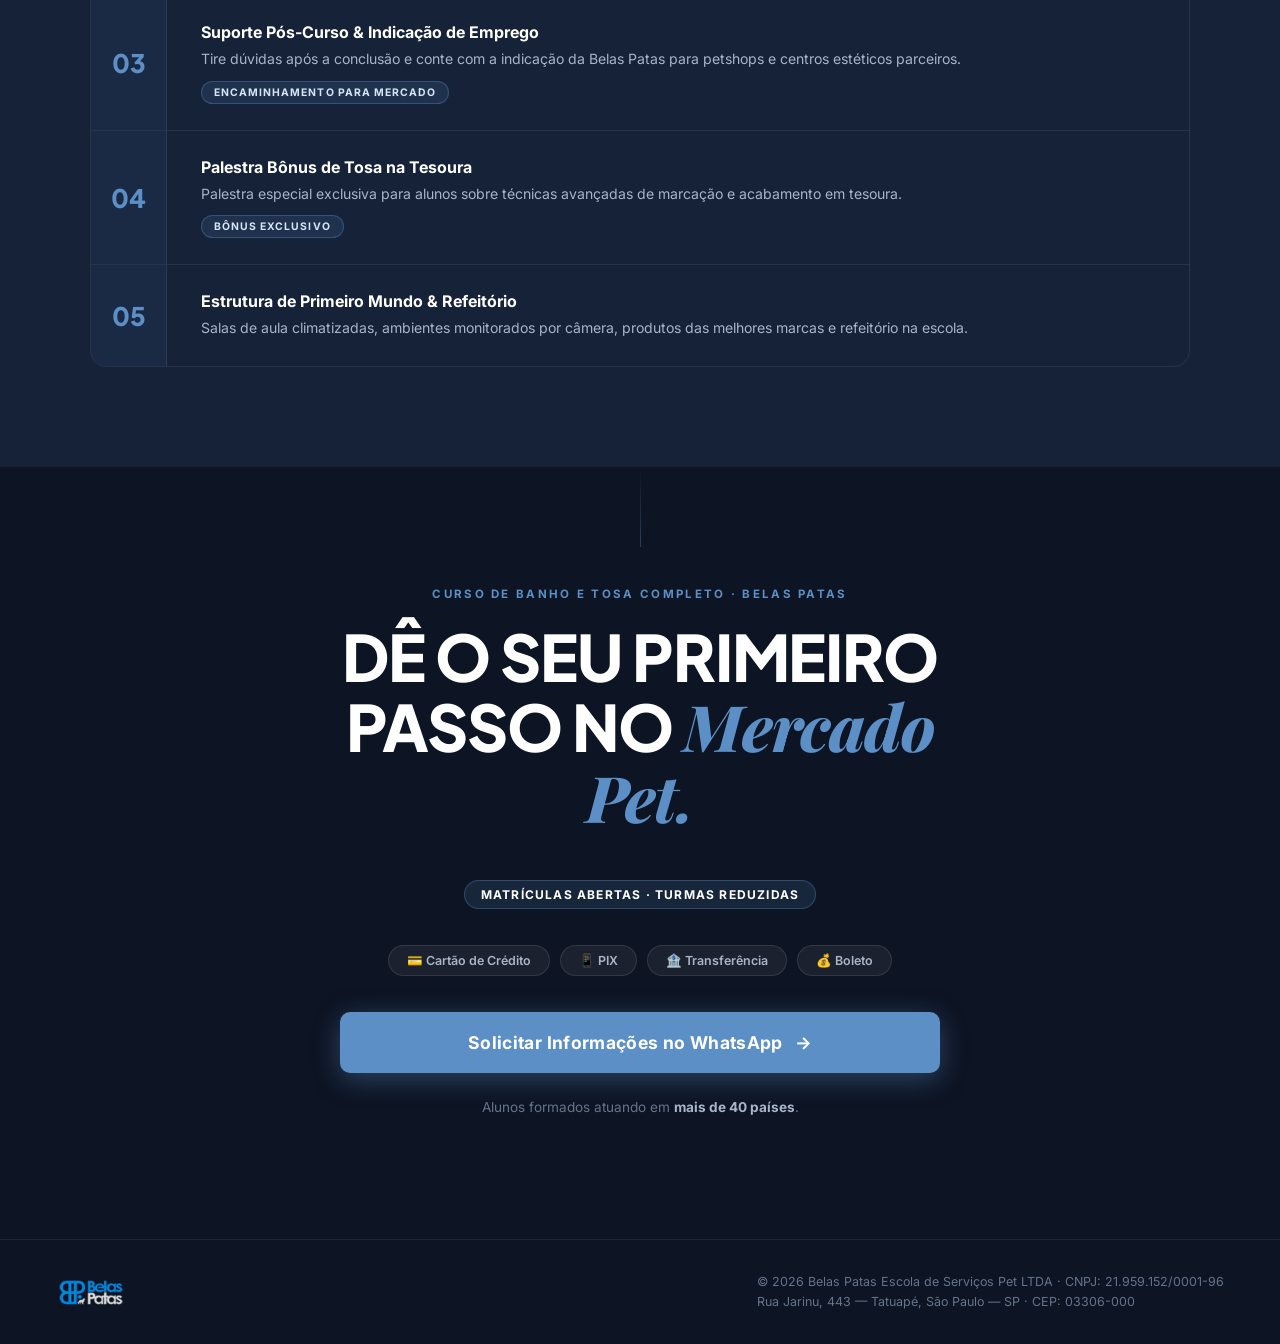
==== commit 6e6b7885: "Restore dog photo in Hero frame and update logo Patas text to white" ====
--- a/index.html
+++ b/index.html
@@ -25,7 +25,7 @@
   <!-- ===== NAV ===== -->
   <nav class="nav" id="nav">
     <a href="#" class="nav-logo" id="nav-logo-link">
-      <img src="assets/logo-header.png" alt="Belas Patas Escola Pet" class="nav-logo-img" />
+      <img src="assets/logo-header-white.png" alt="Belas Patas Escola Pet" class="nav-logo-img" />
     </a>
     <button class="nav-btn" onclick="openModal()">Garantir Minha Vaga</button>
   </nav>
@@ -87,9 +87,9 @@
     <!-- IMAGE / VIDEO COLUMN (desktop) -->
     <div class="hero-img-col fade-r d2 in">
       <div class="hero-frame">
-        <img src="assets/renato-leiva.jpg" alt="Renato Leiva — Belas Patas" class="hero-frame-img" width="500" height="620" />
-      </div>
-      <div class="hero-frame-cap">Renato Leiva — Mestre em Estética Pet &amp; Juiz Internacional</div>
+        <img src="assets/banner01.jpg" alt="Aulas Práticas Belas Patas" class="hero-frame-img" width="500" height="620" />
+      </div>
+      <div class="hero-frame-cap">Aulas Práticas Individuais — Belas Patas</div>
     </div>
   </section>
 
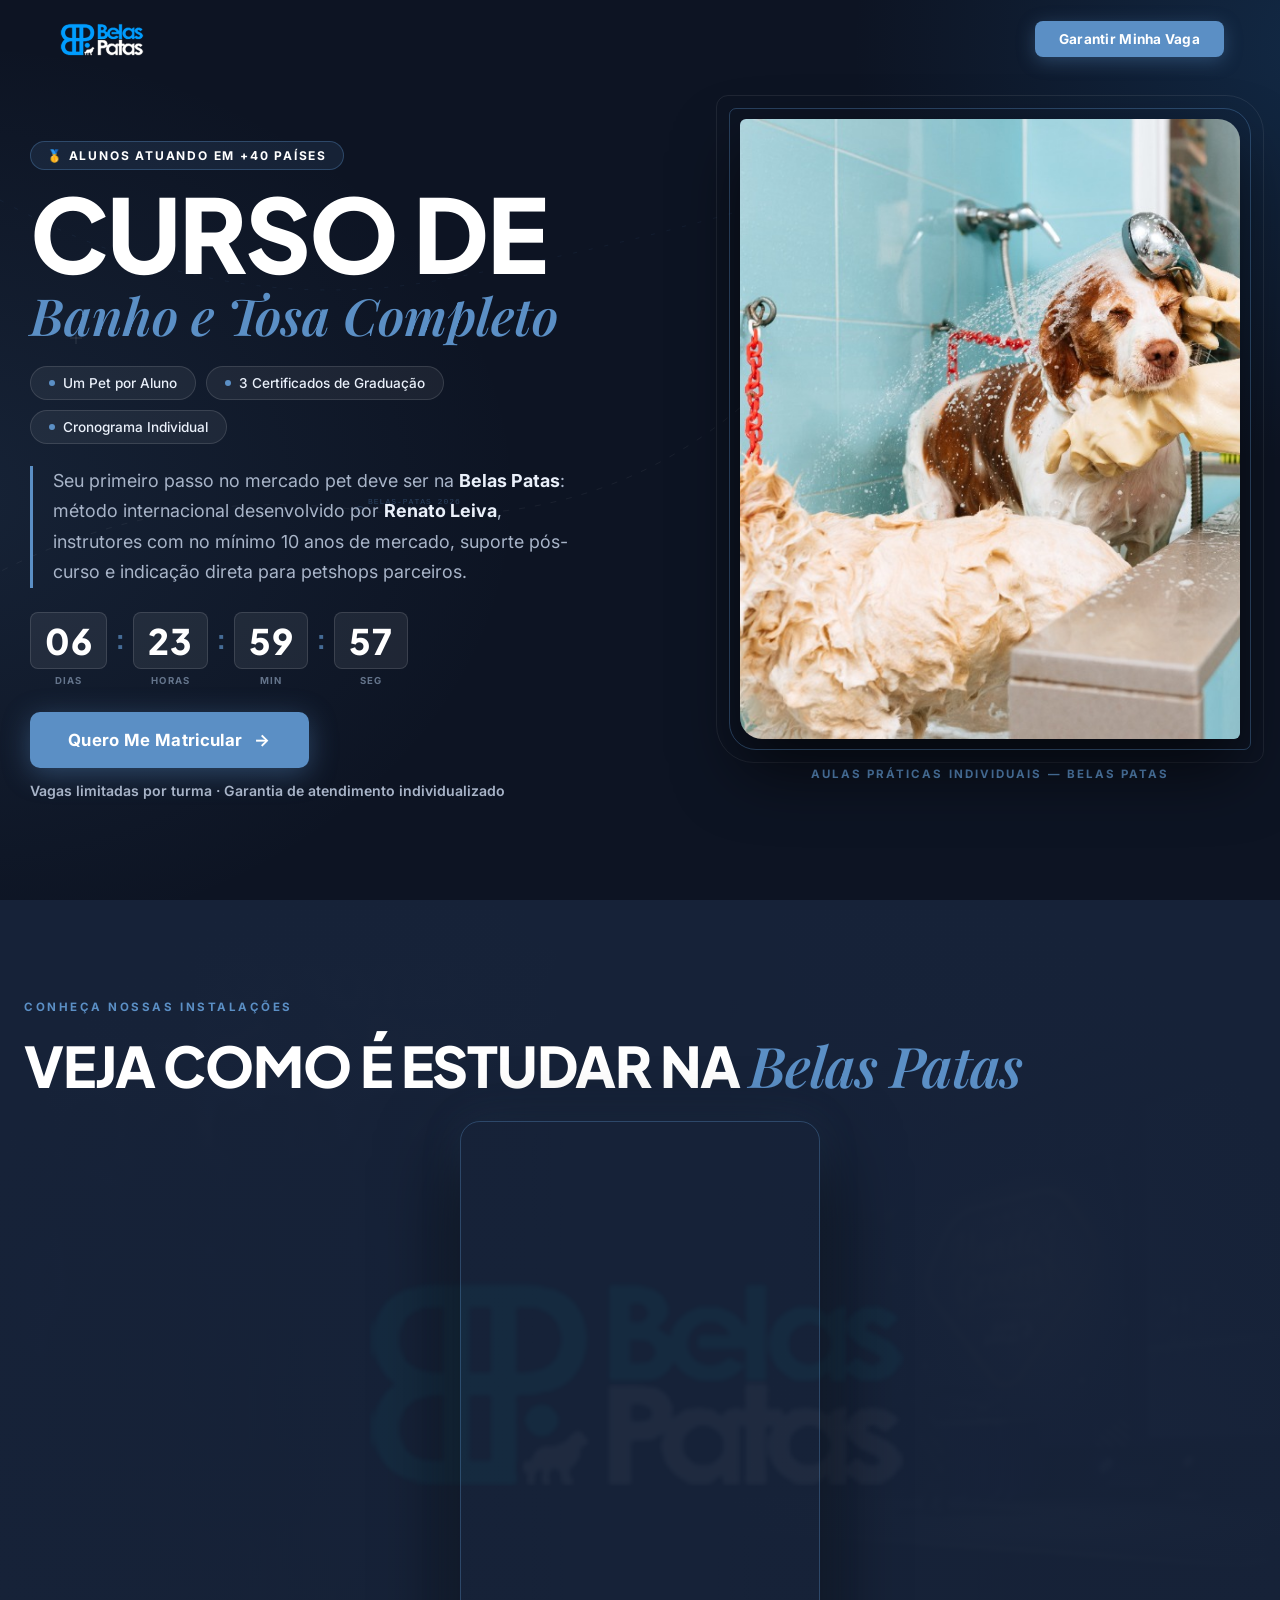
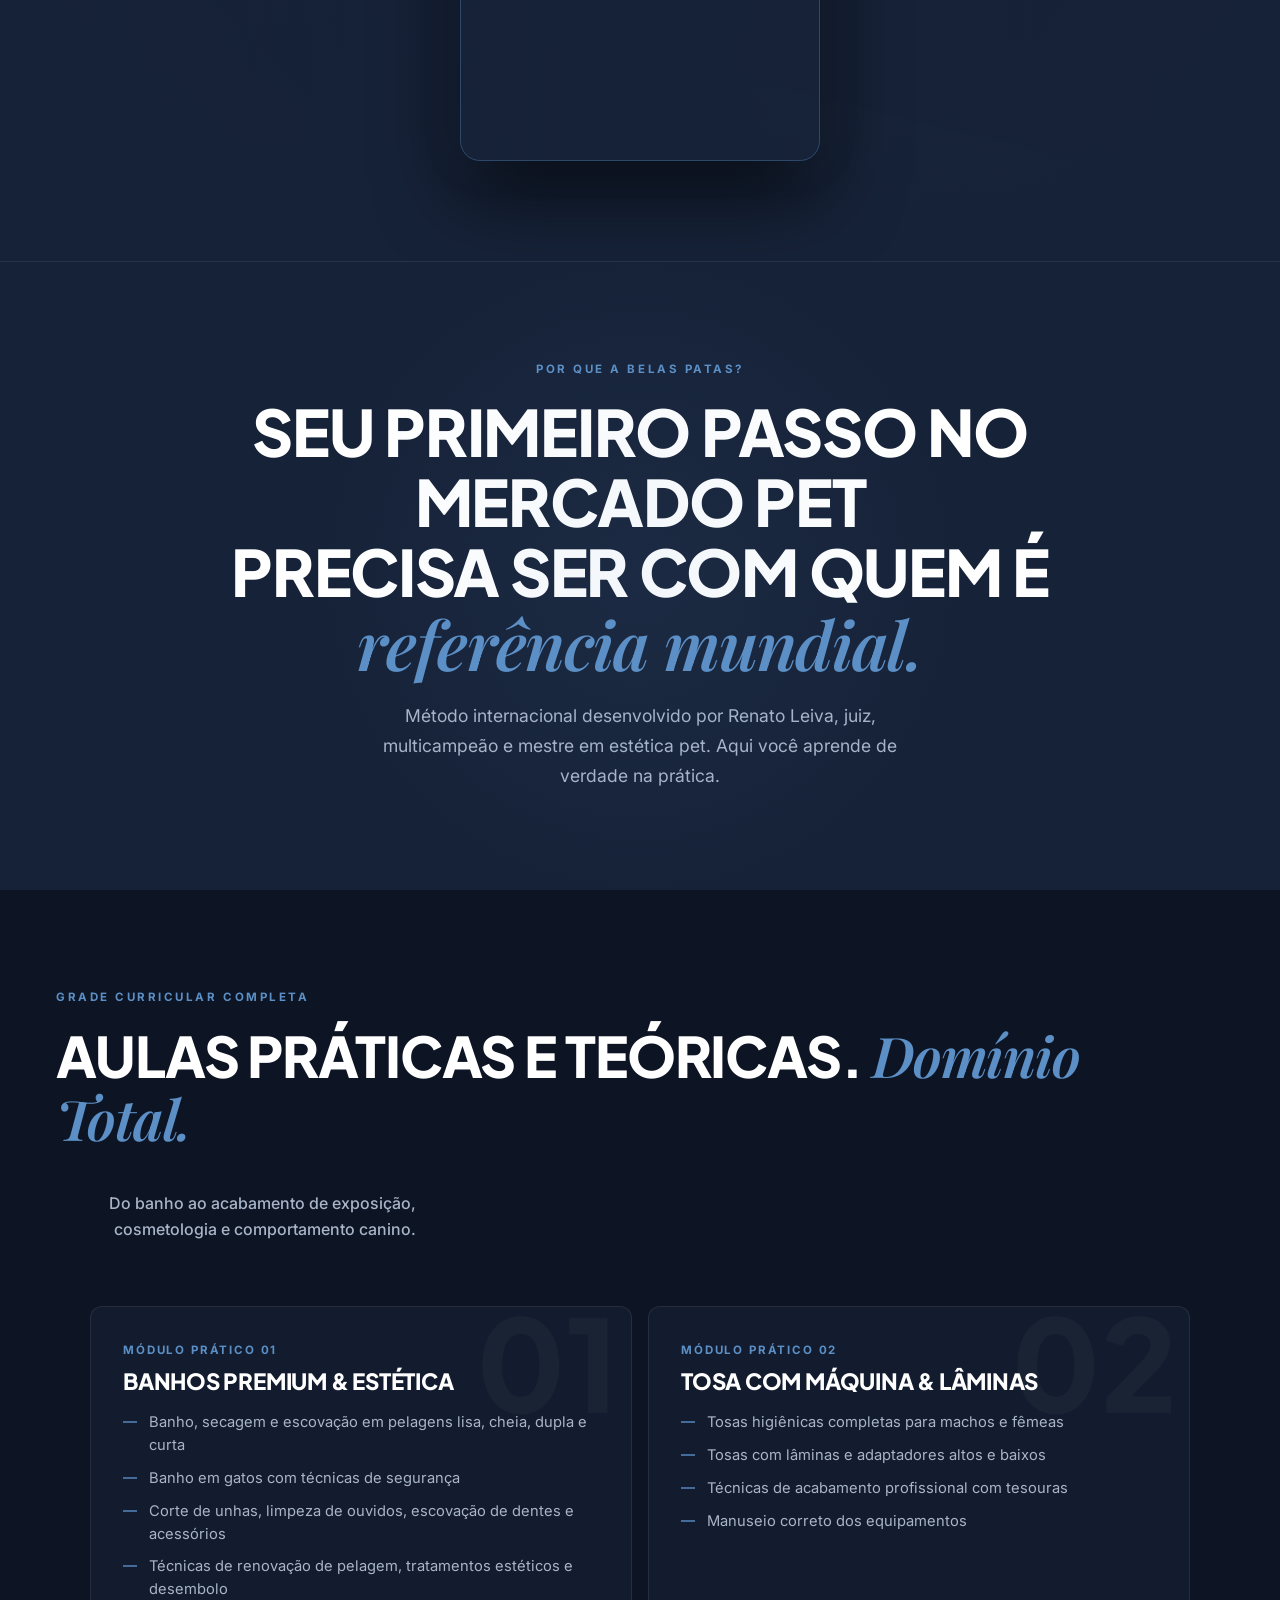
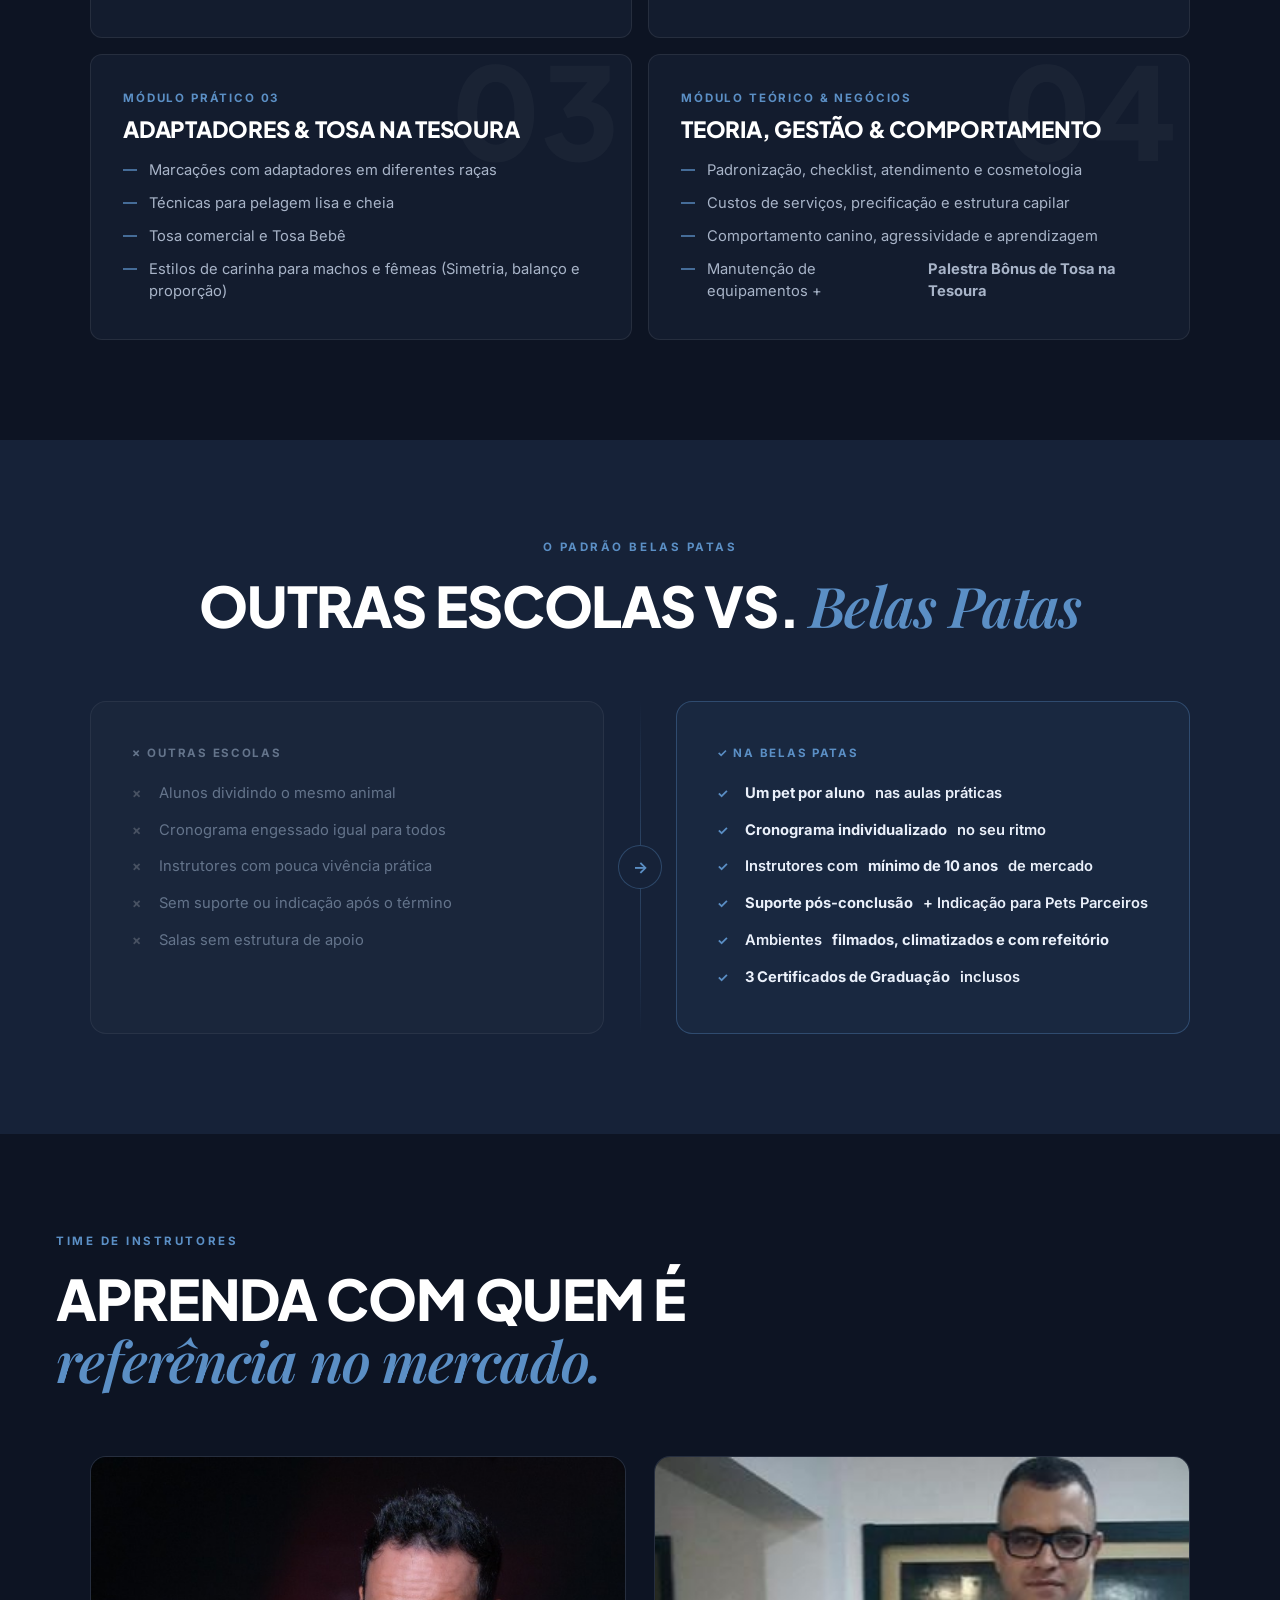
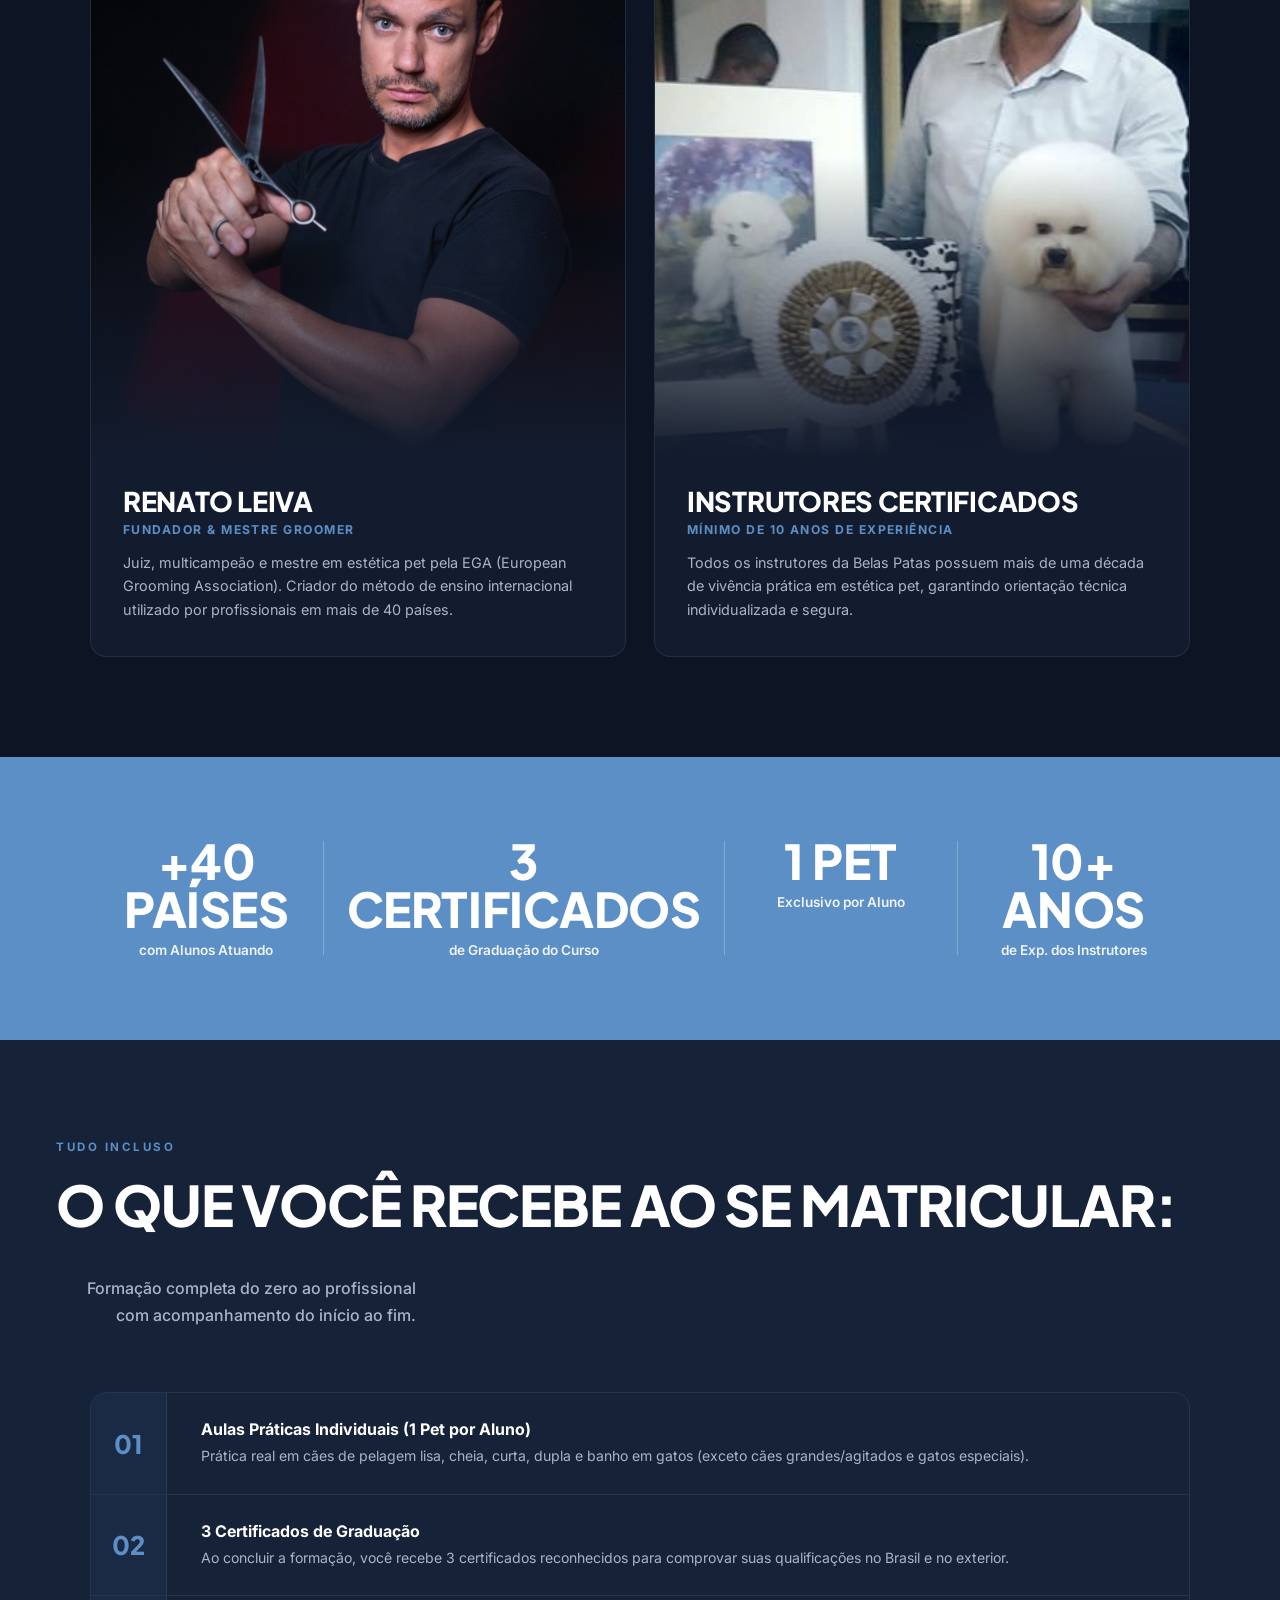
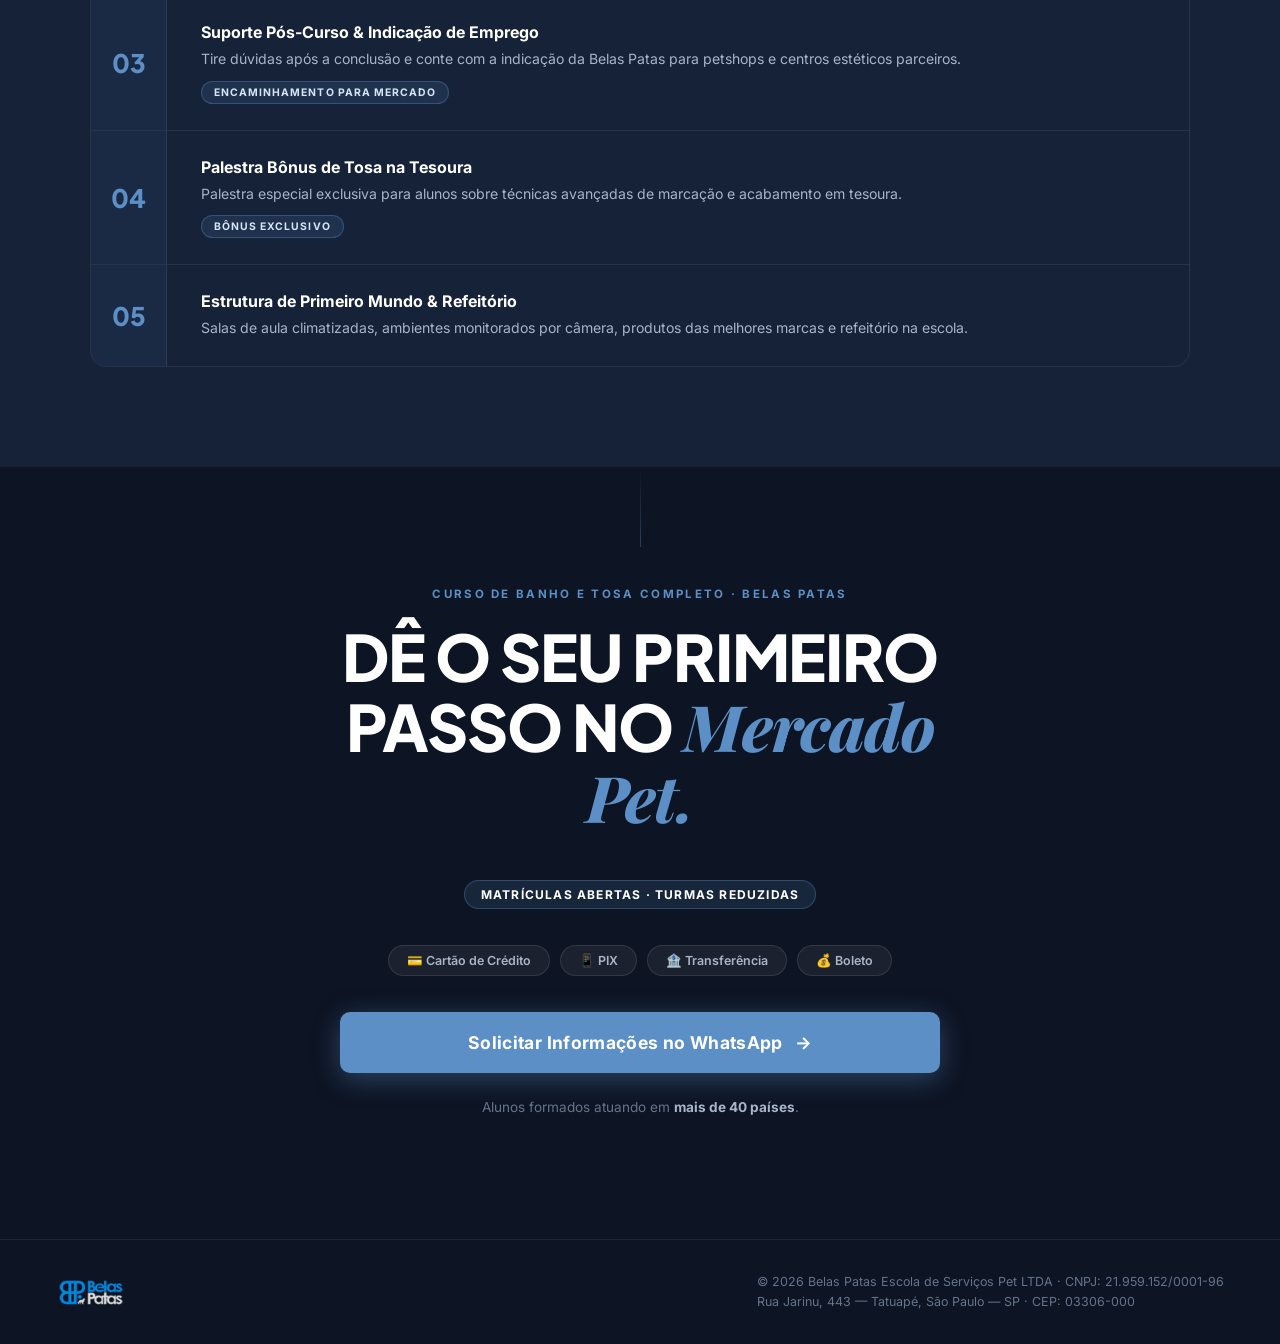
==== commit b7806ea1: "Unify header and footer logos using logo-footer.png for consistent white Patas branding" ====
--- a/index.html
+++ b/index.html
@@ -25,7 +25,7 @@
   <!-- ===== NAV ===== -->
   <nav class="nav" id="nav">
     <a href="#" class="nav-logo" id="nav-logo-link">
-      <img src="assets/logo-header-white.png" alt="Belas Patas Escola Pet" class="nav-logo-img" />
+      <img src="assets/logo-footer.png" alt="Belas Patas Escola Pet" class="nav-logo-img" />
     </a>
     <button class="nav-btn" onclick="openModal()">Garantir Minha Vaga</button>
   </nav>
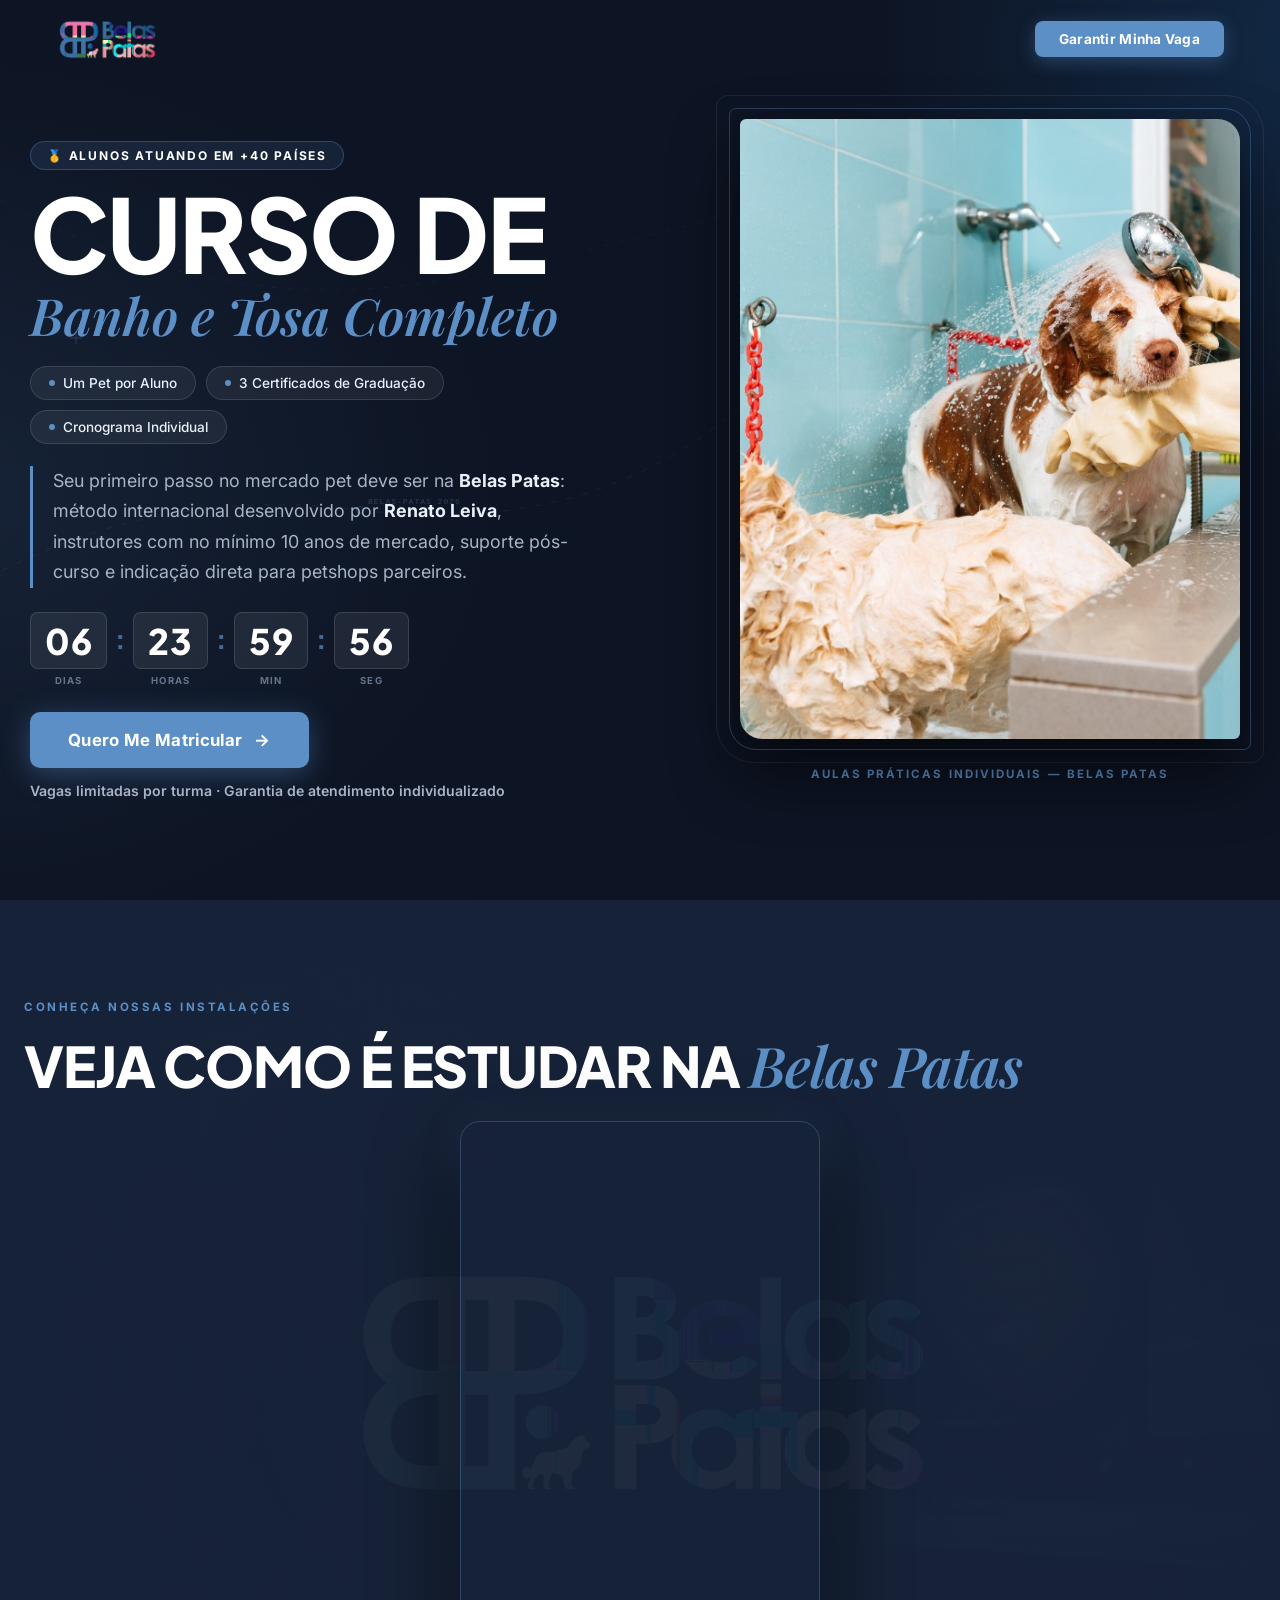
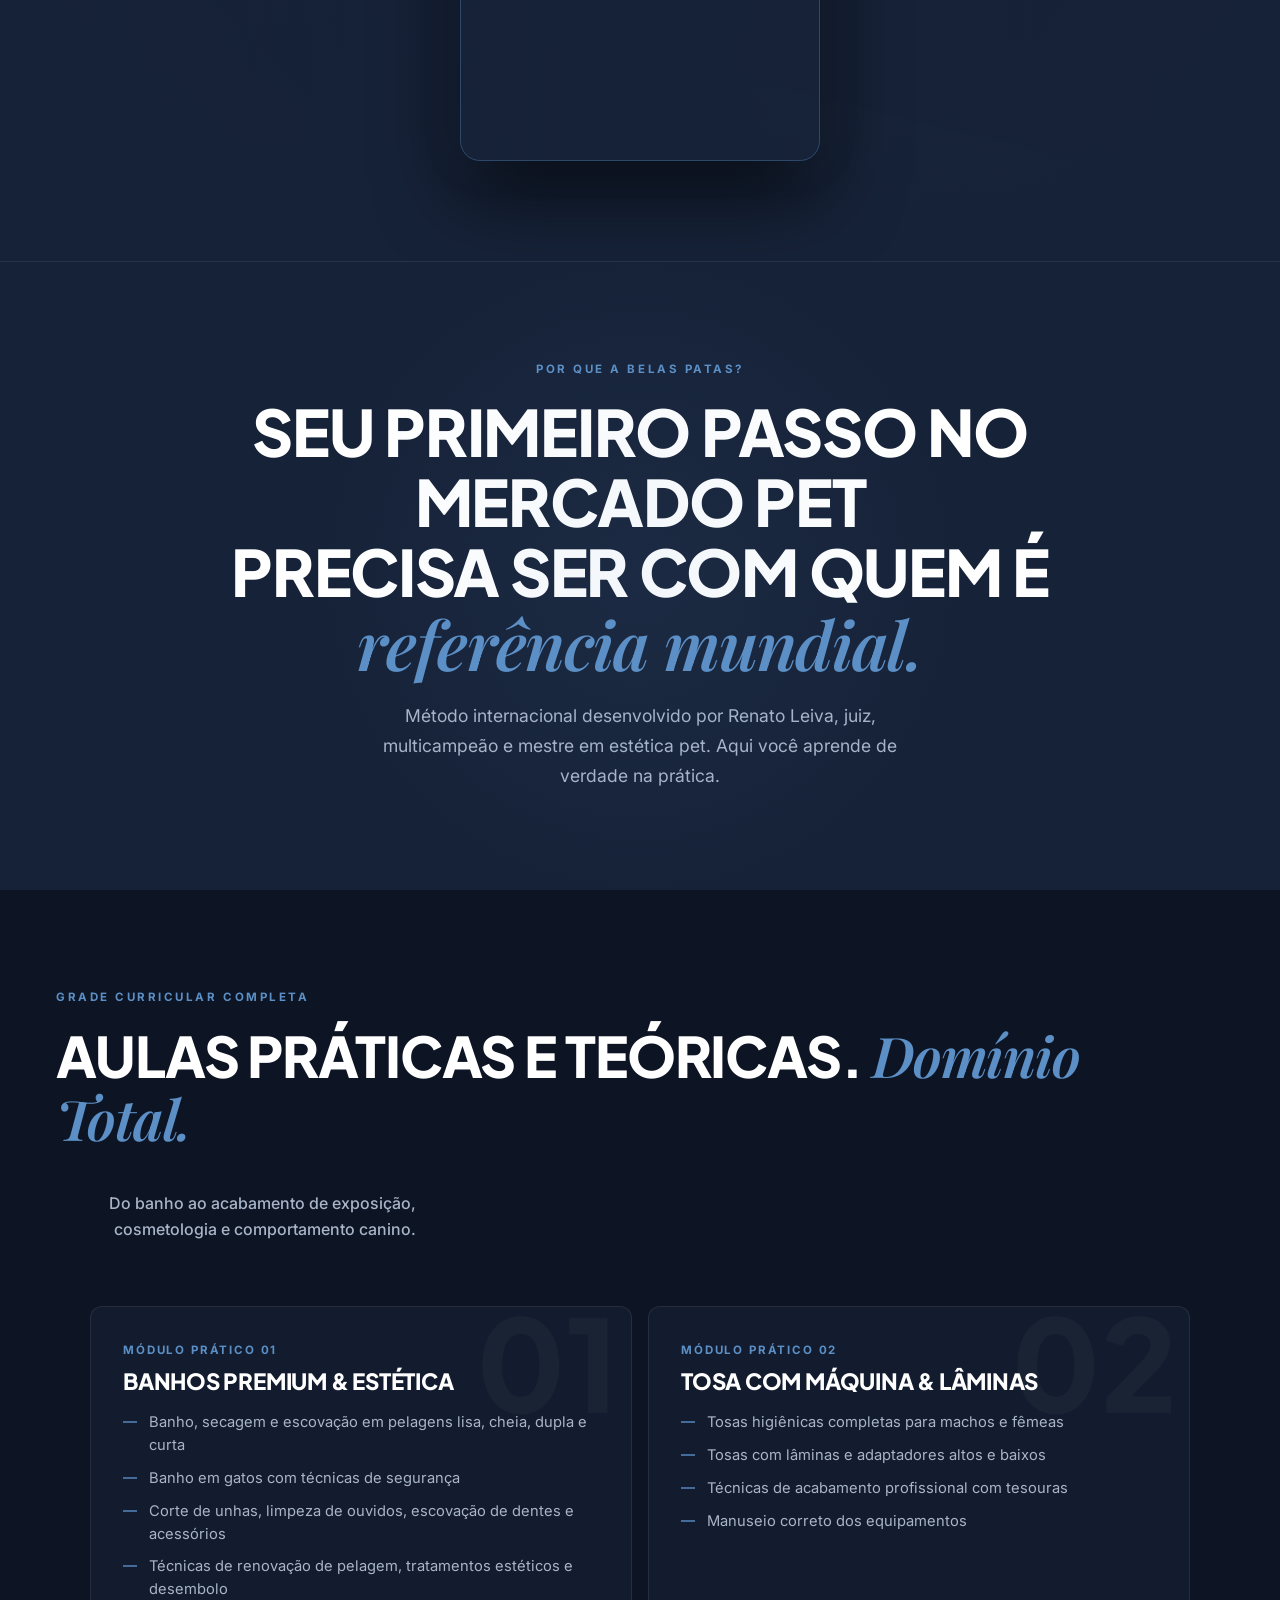
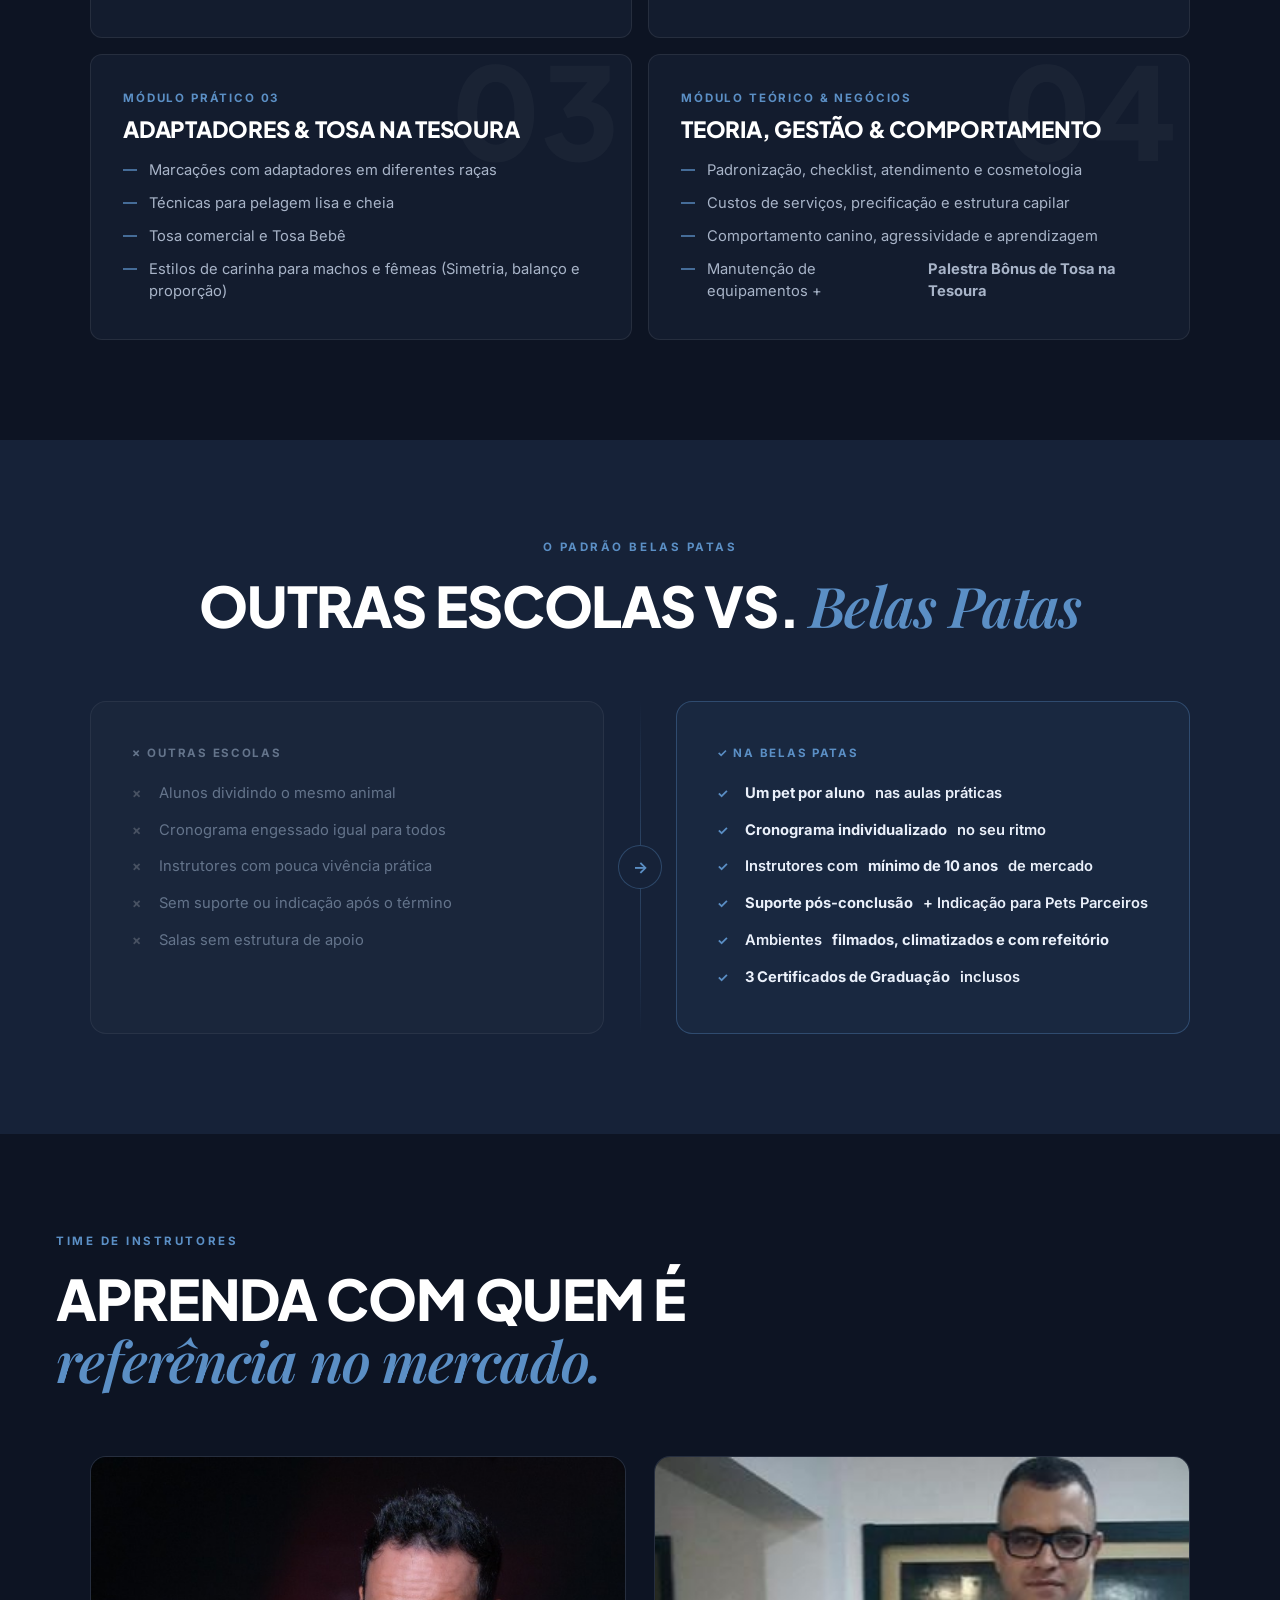
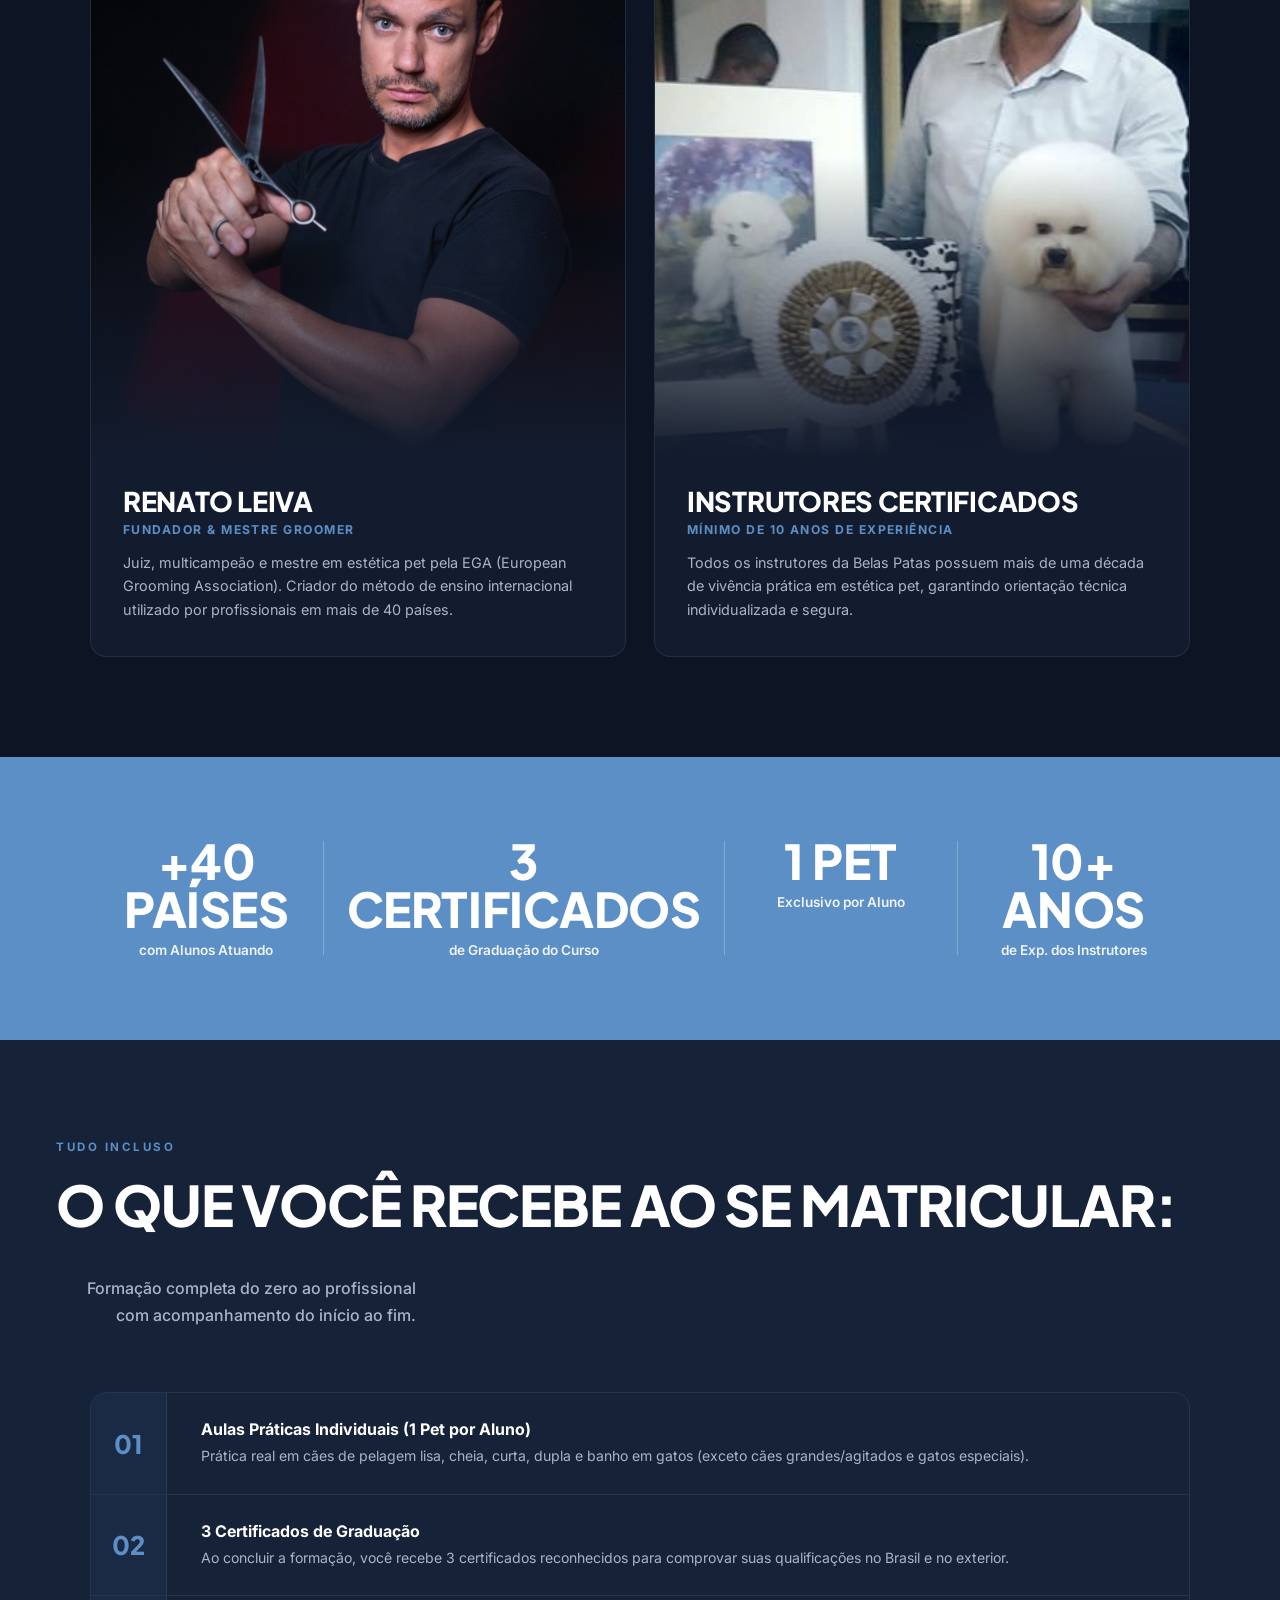
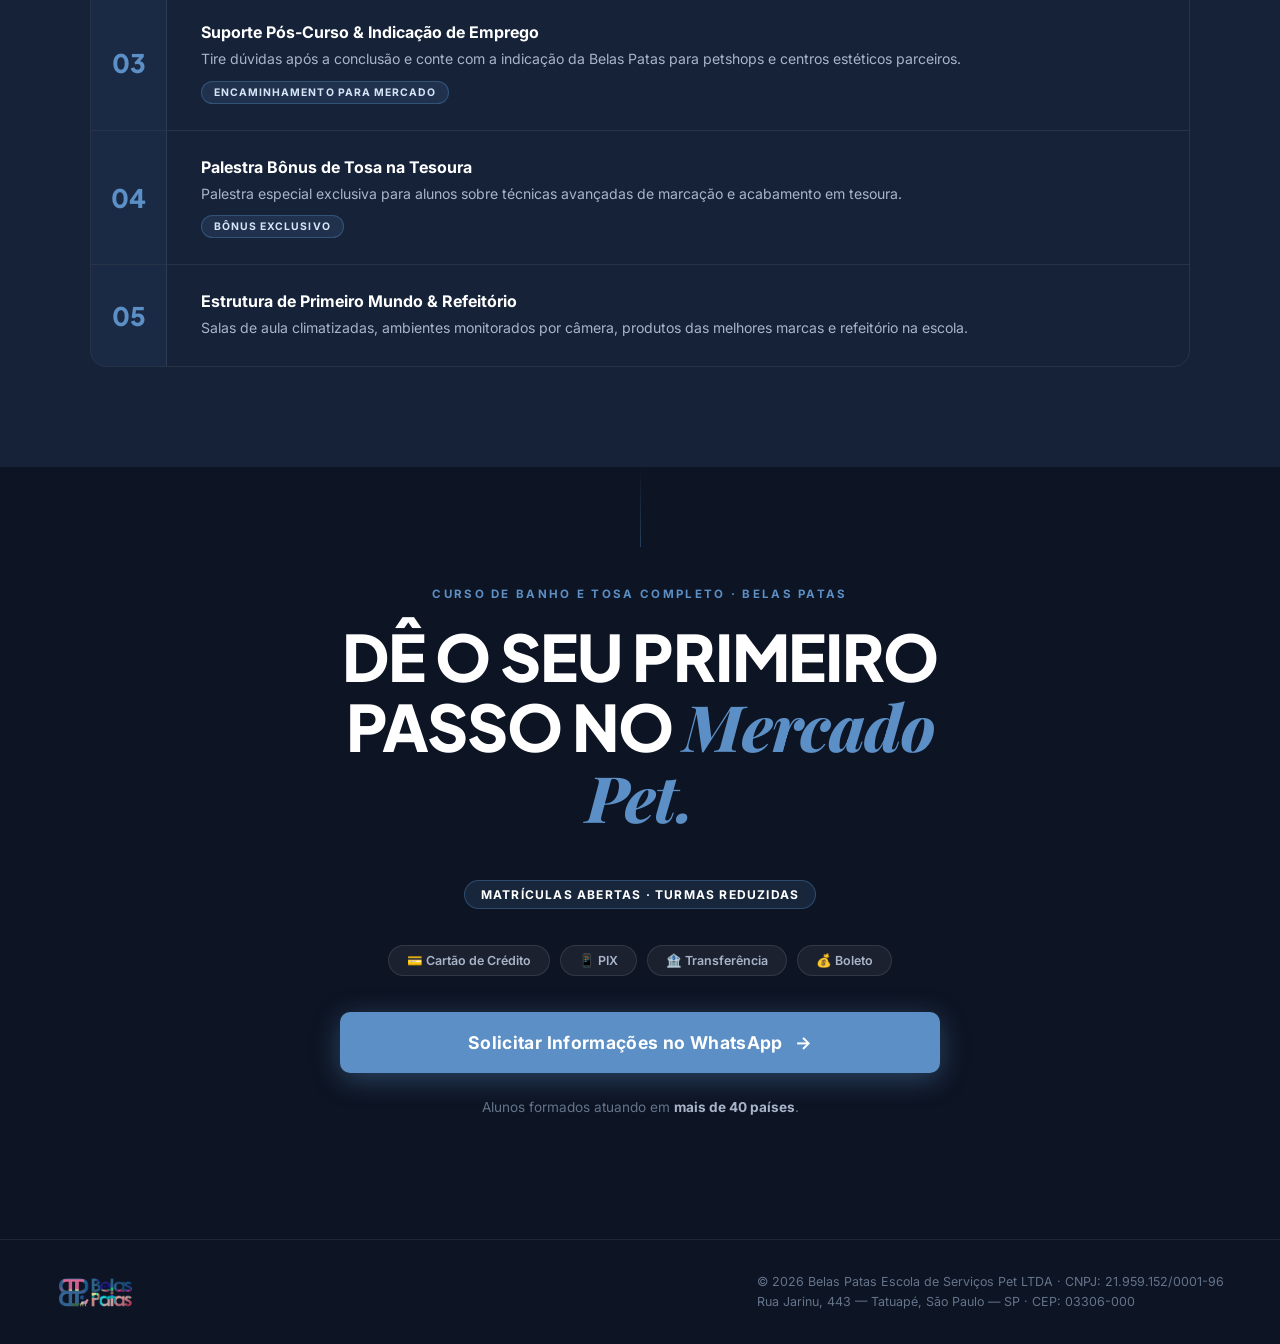
==== commit 70445edc: "Fix nav logo scaling and update to high-definition white text logo (842x346)" ====
--- a/index.html
+++ b/index.html
@@ -25,7 +25,7 @@
   <!-- ===== NAV ===== -->
   <nav class="nav" id="nav">
     <a href="#" class="nav-logo" id="nav-logo-link">
-      <img src="assets/logo-footer.png" alt="Belas Patas Escola Pet" class="nav-logo-img" />
+      <img src="assets/logo-header.png" alt="Belas Patas Escola Pet" class="nav-logo-img" />
     </a>
     <button class="nav-btn" onclick="openModal()">Garantir Minha Vaga</button>
   </nav>
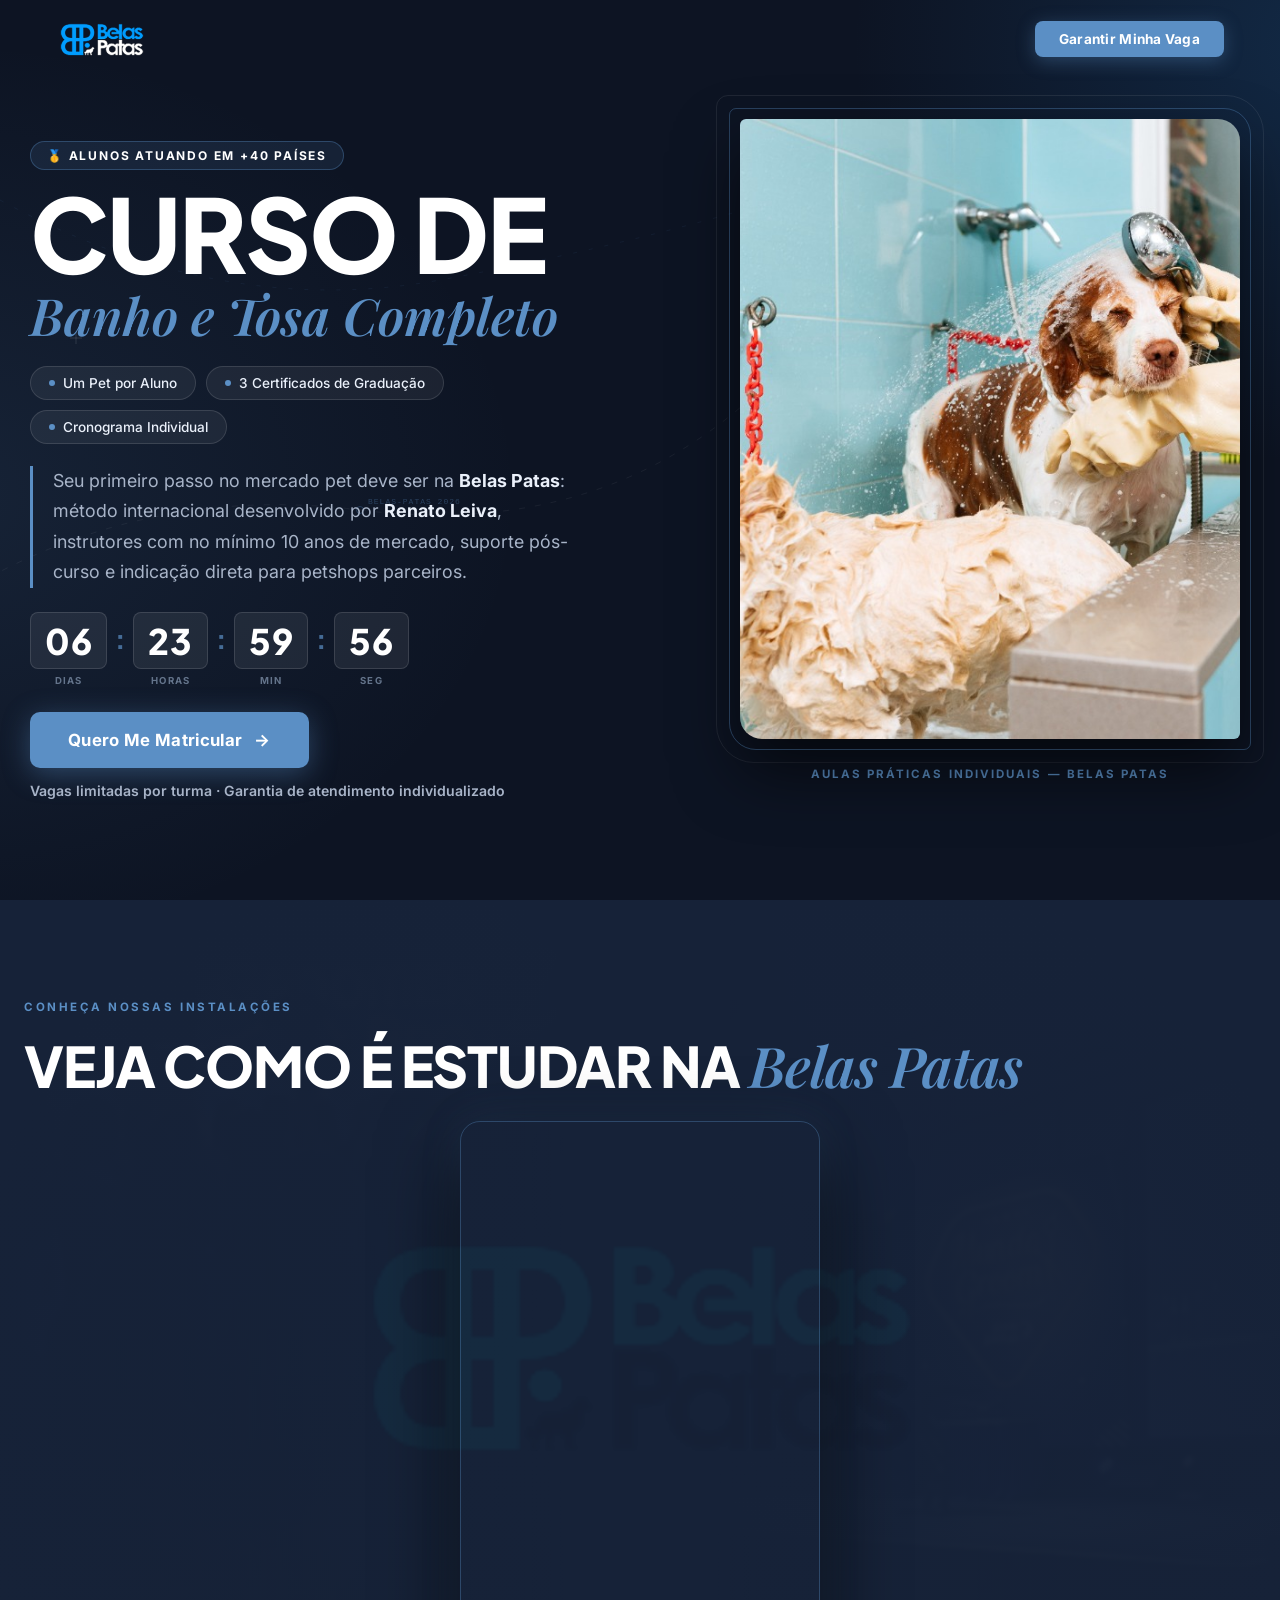
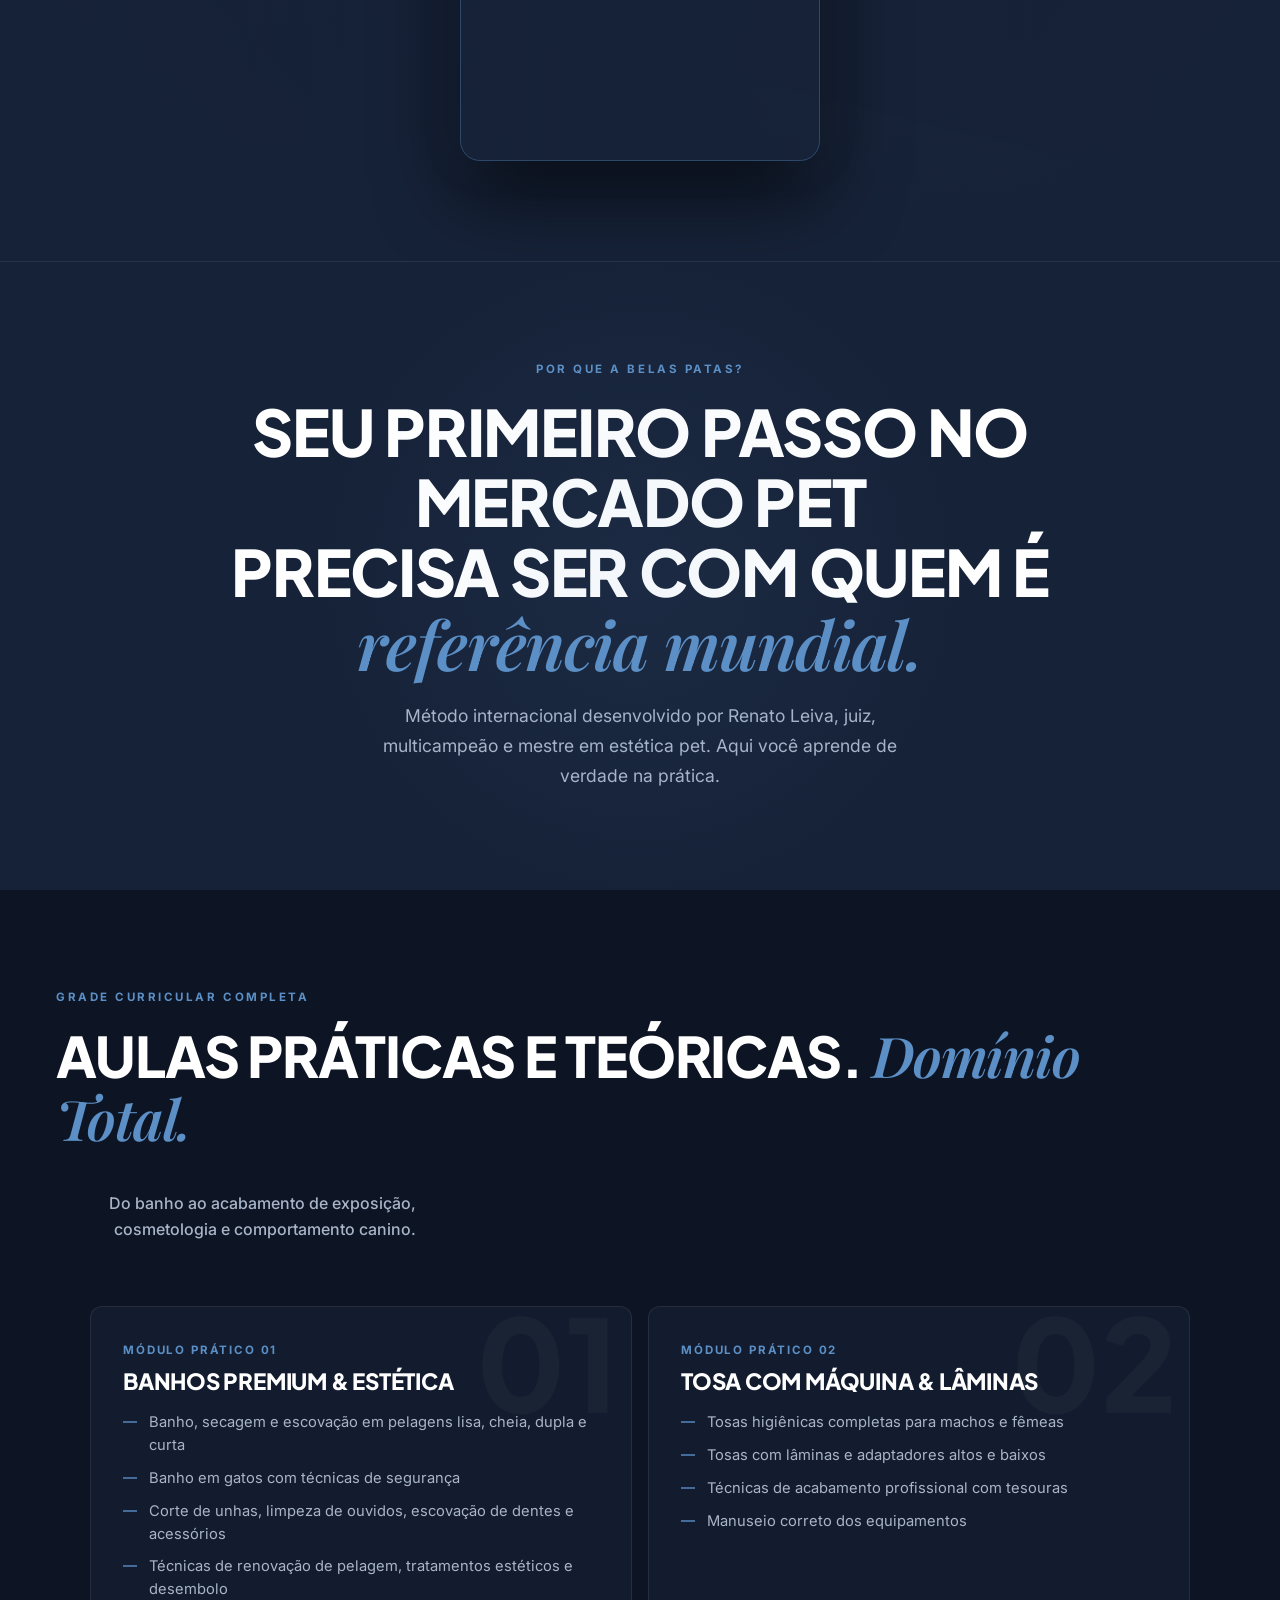
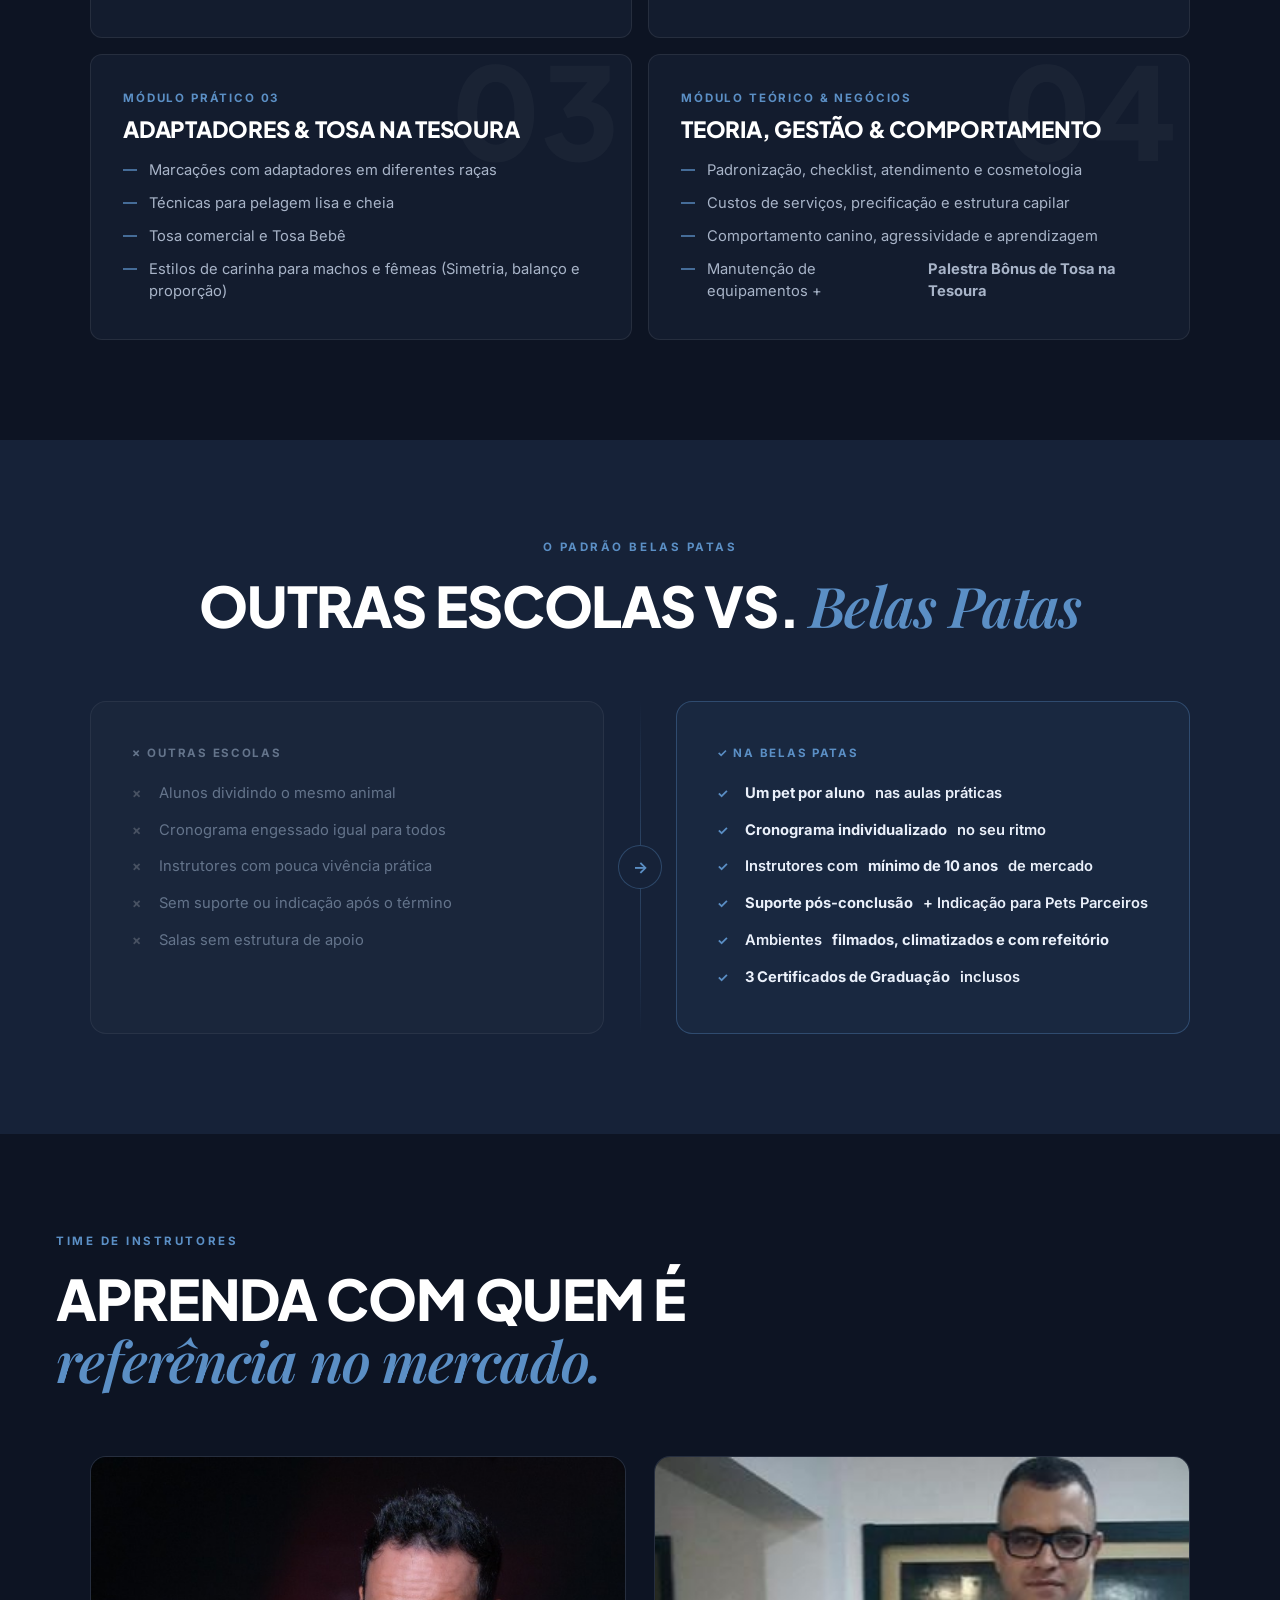
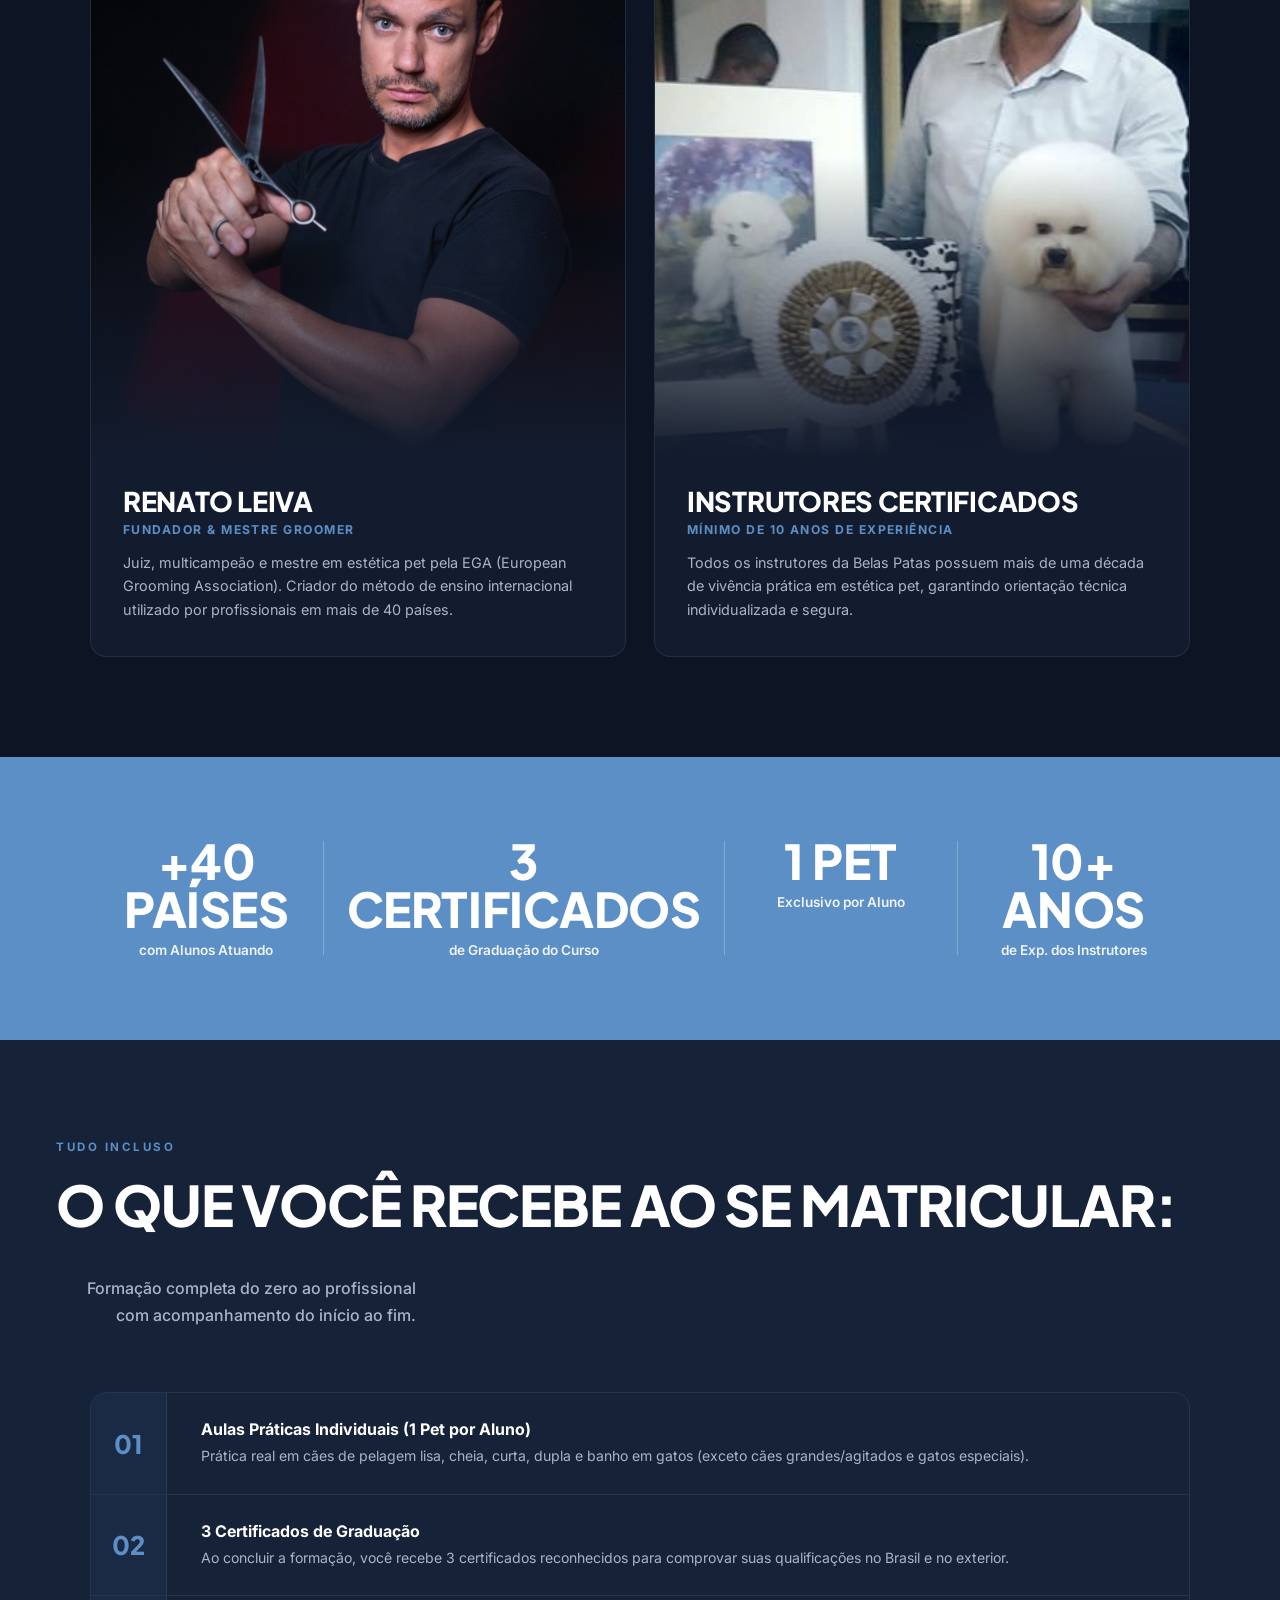
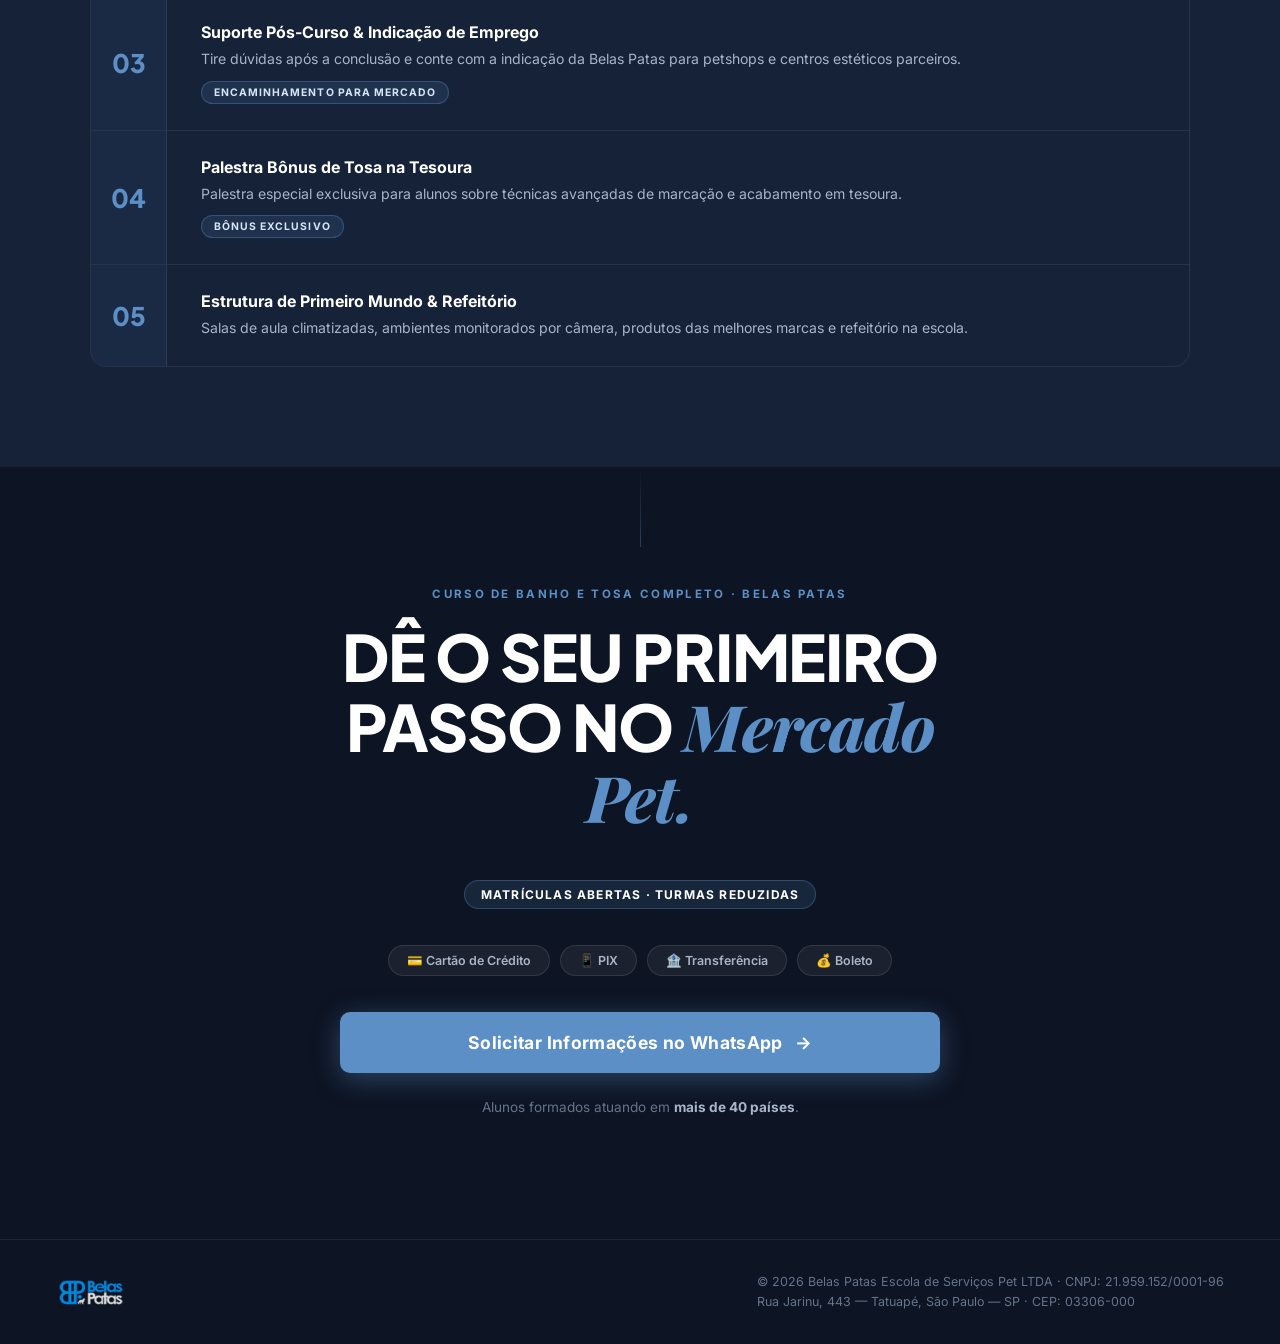
==== commit da5d4e5e: "Fix logo bug: restore original logo-footer.png and use it for both header and footer" ====
--- a/index.html
+++ b/index.html
@@ -25,7 +25,7 @@
   <!-- ===== NAV ===== -->
   <nav class="nav" id="nav">
     <a href="#" class="nav-logo" id="nav-logo-link">
-      <img src="assets/logo-header.png" alt="Belas Patas Escola Pet" class="nav-logo-img" />
+      <img src="assets/logo-footer.png" alt="Belas Patas Escola Pet" class="nav-logo-img" />
     </a>
     <button class="nav-btn" onclick="openModal()">Garantir Minha Vaga</button>
   </nav>
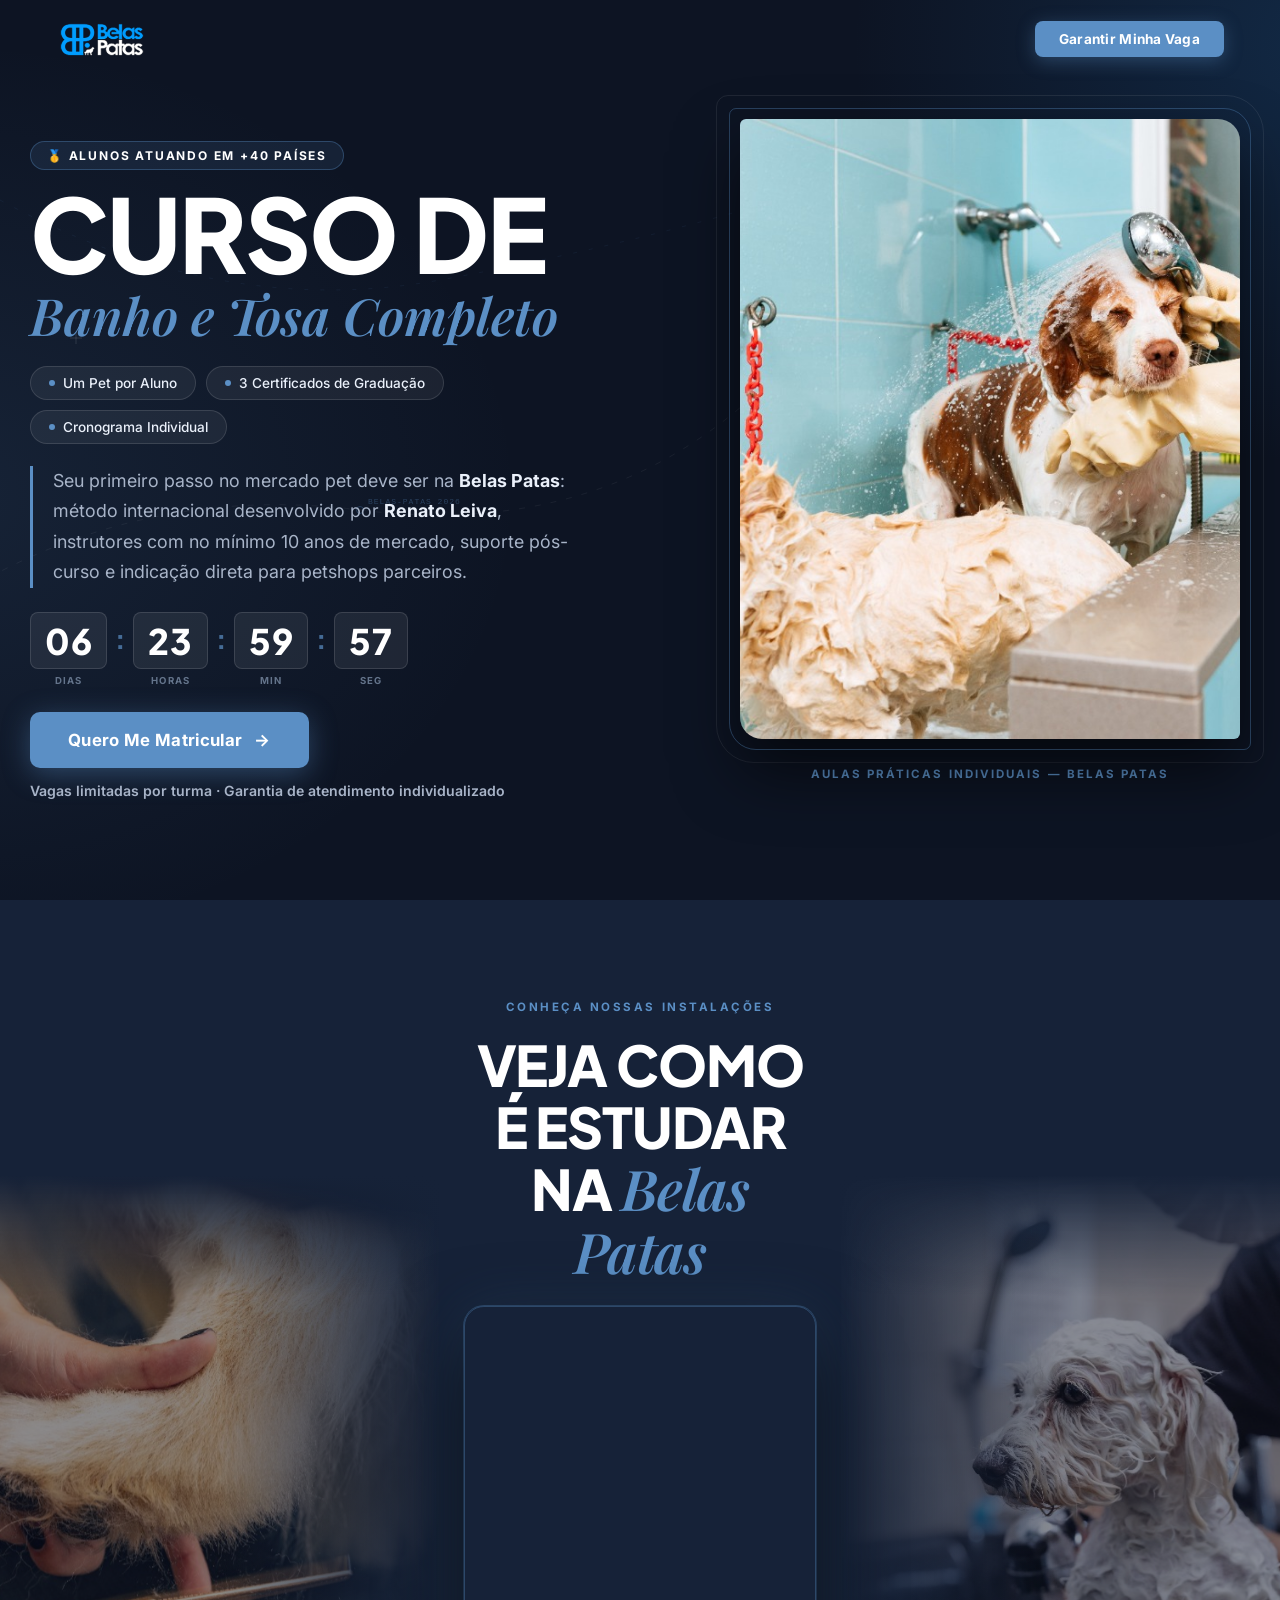
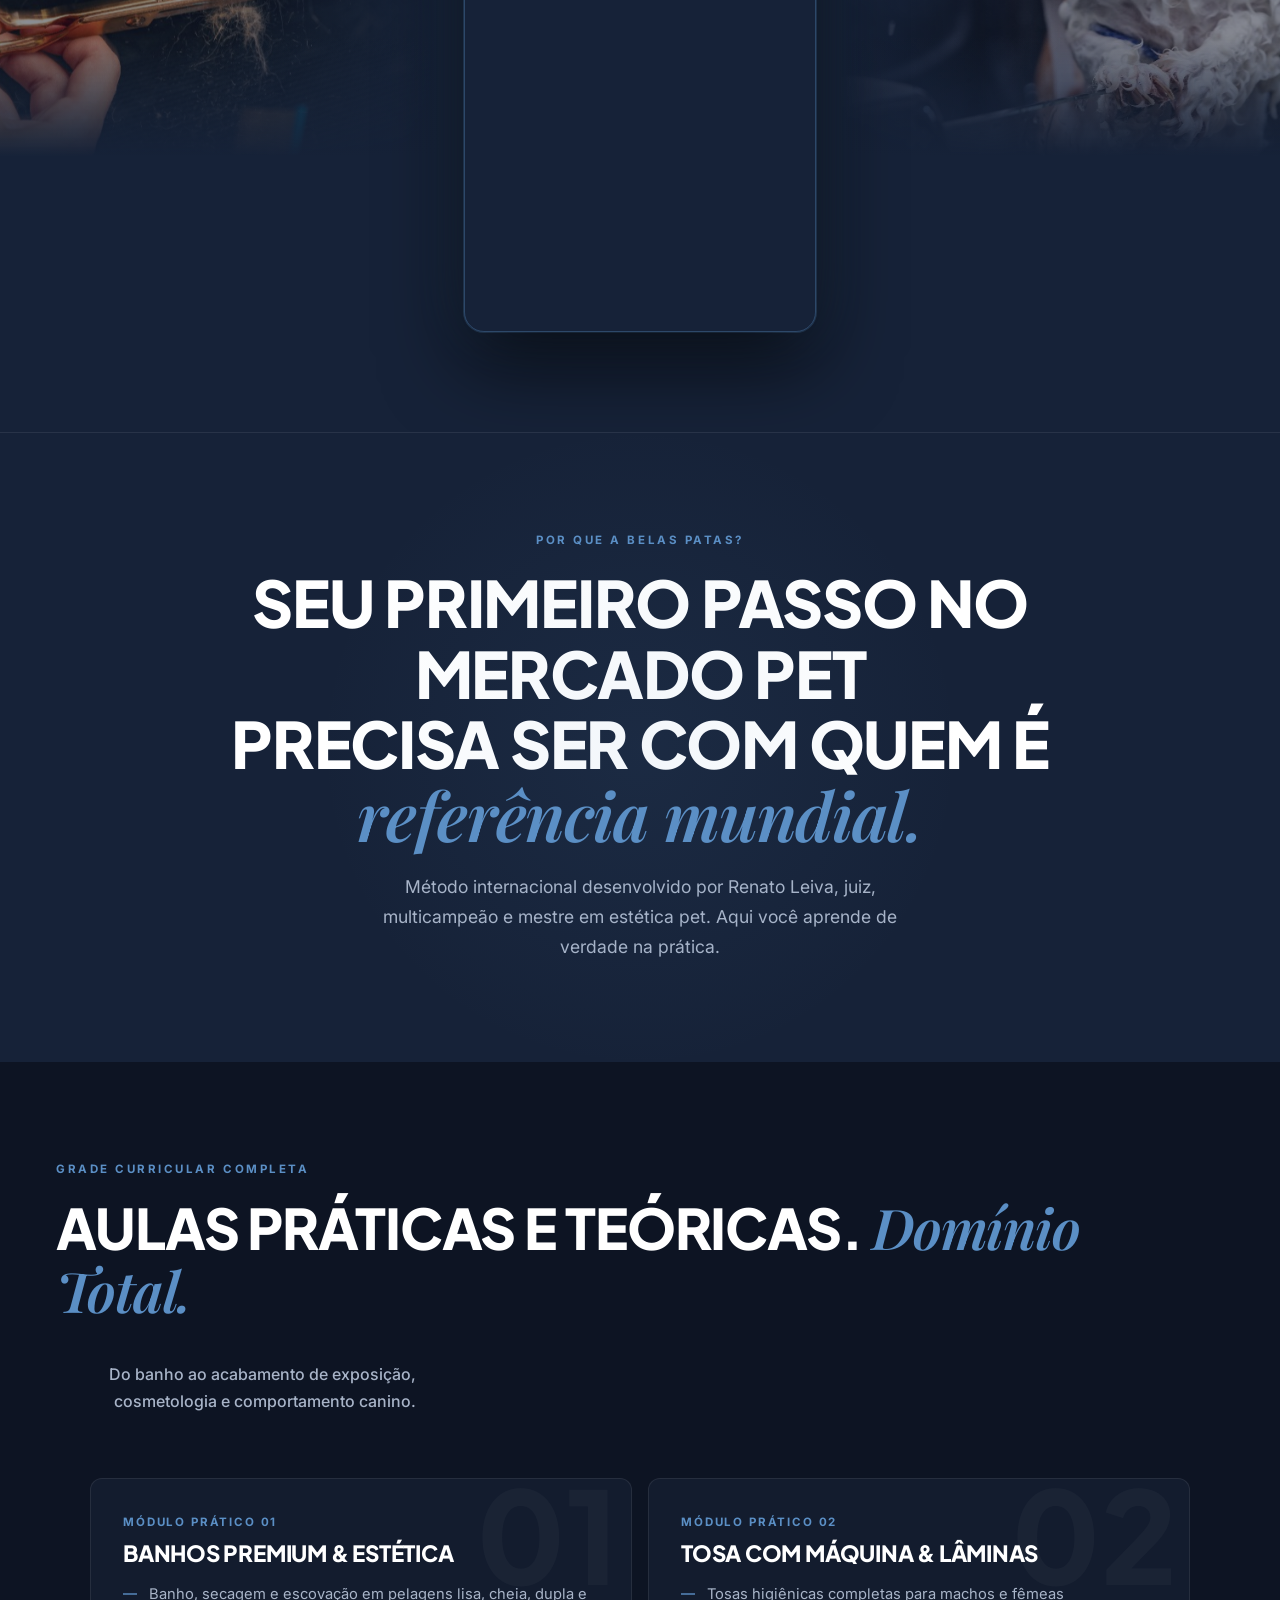
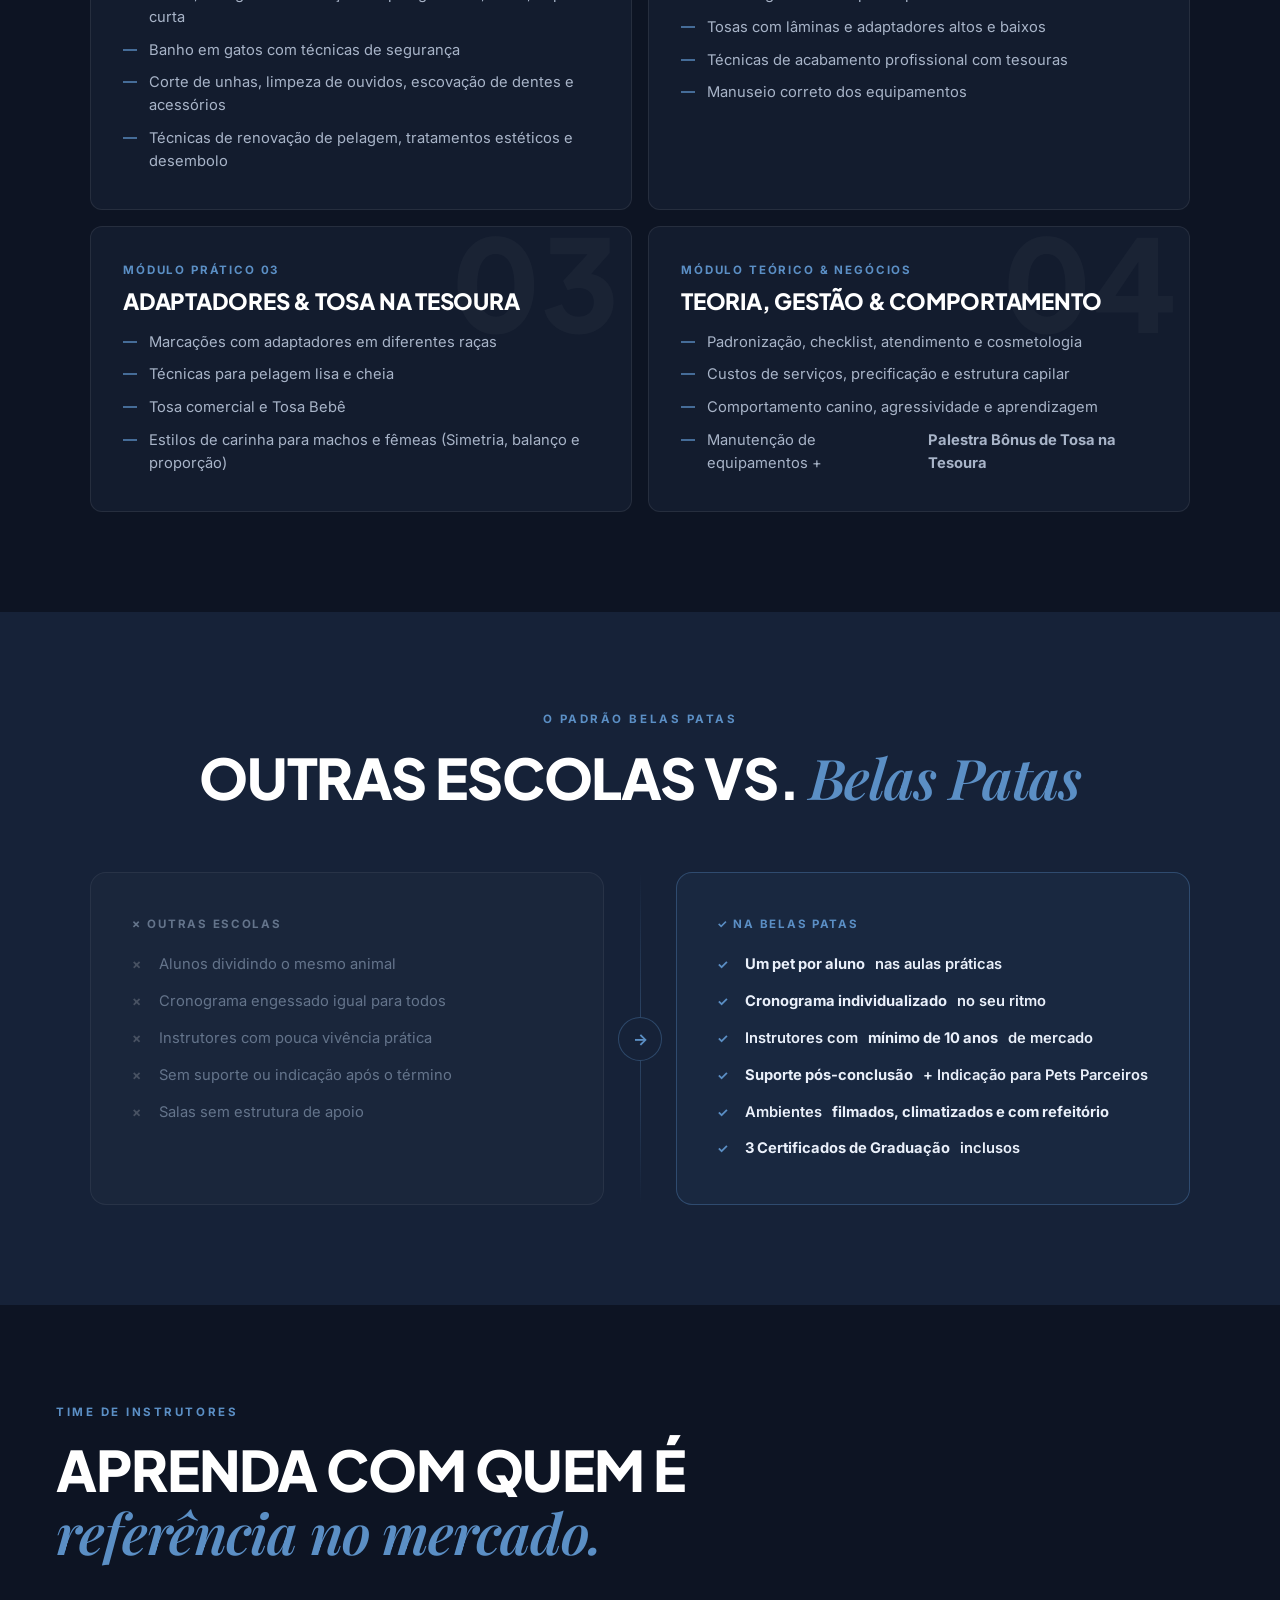
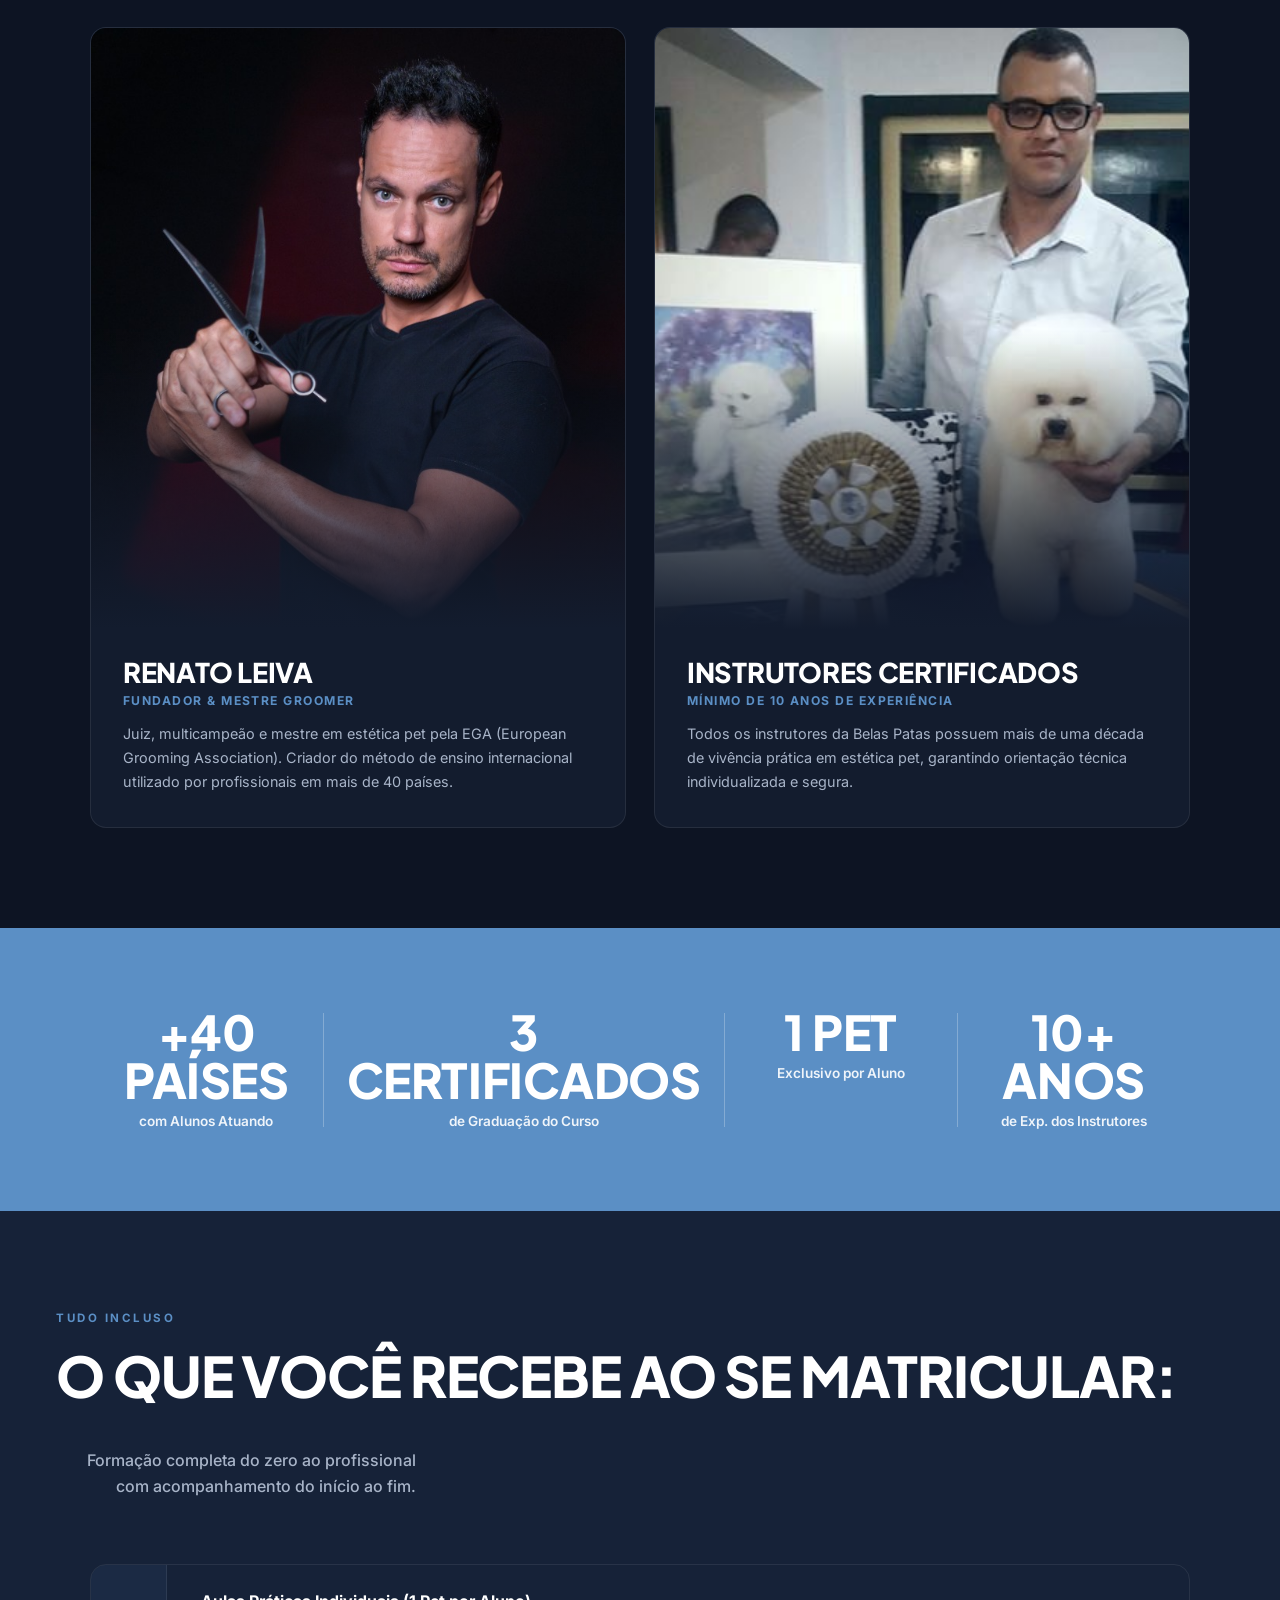
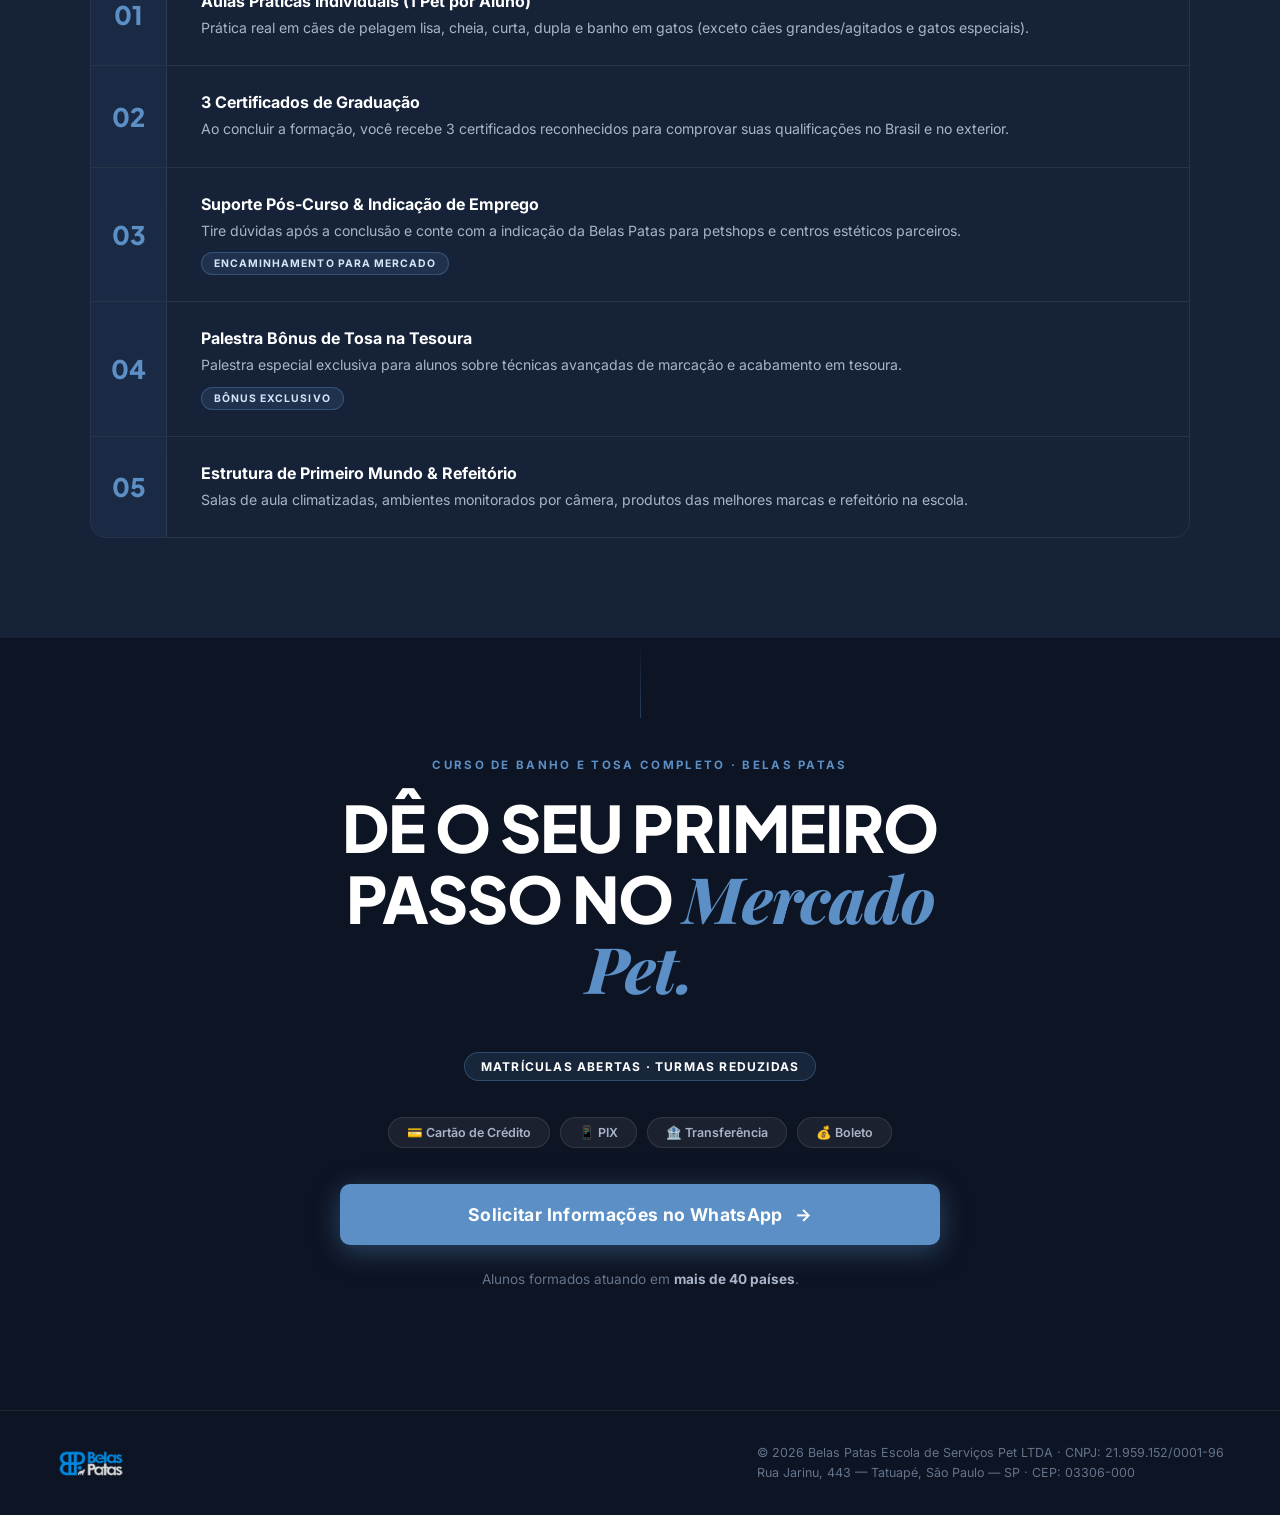
==== commit cc7c486b: "Redesign video section as cinematic FOTO—VÍDEO—FOTO gallery with crossfade carousel on lateral panel" ====
--- a/index.html
+++ b/index.html
@@ -93,21 +93,61 @@
     </div>
   </section>
 
-  <!-- ===== VIDEO DA ESCOLA ===== -->
-  <section class="video-section">
-    <!-- DECORATIVE COMPOSITION BACKGROUND LAYER -->
-    <div class="video-bg-layer" aria-hidden="true">
-      <div class="video-bg-img video-bg-left"></div>
-      <div class="video-bg-img video-bg-right"></div>
-      <div class="video-bg-overlay"></div>
-      <img src="assets/logo-header.png" alt="" class="video-bg-watermark" />
-    </div>
-
-    <div class="container text-center relative" style="position: relative; z-index: 2;">
-      <span class="kicker fade in">Conheça Nossas Instalações</span>
-      <h2 class="sec-title fade d1 in" style="margin-bottom: 24px;">Veja como é estudar na <span>Belas Patas</span></h2>
-      <div class="video-wrapper fade d2 in">
-        <iframe src="https://www.youtube.com/embed/GKaz-VXW9MI" title="Apresentação Escola Belas Patas" frameborder="0" allow="accelerometer; autoplay; clipboard-write; encrypted-media; gyroscope; picture-in-picture; web-share" allowfullscreen></iframe>
+  <!-- ===== VIDEO + GALERIA CINEMATOGRÁFICA ===== -->
+  <section class="video-section" id="instalacoes">
+    <div class="cinema-layout">
+
+      <!-- LEFT GALLERY PANEL -->
+      <div class="cinema-side cinema-left" aria-label="Galeria esquerda">
+        <div class="cinema-depth-img">
+          <img src="assets/galeria-02.jpg" alt="" loading="lazy" />
+        </div>
+        <div class="cinema-gallery" data-gallery="left">
+          <img class="cinema-slide active" src="assets/galeria-01.jpg" alt="Tosa profissional na Belas Patas" loading="lazy" />
+          <img class="cinema-slide" src="assets/banner01.jpg" alt="Prática de banho na Belas Patas" loading="lazy" />
+          <img class="cinema-slide" src="assets/banner04.jpg" alt="Ambiente de aula Belas Patas" loading="lazy" />
+        </div>
+        <div class="cinema-overlay"></div>
+        <div class="cinema-fade cinema-fade-right"></div>
+        <div class="cinema-fade cinema-fade-bottom"></div>
+        <div class="cinema-fade cinema-fade-top"></div>
+      </div>
+
+      <!-- CENTER VIDEO (FIXED — NEVER MOVES) -->
+      <div class="cinema-center">
+        <span class="kicker fade in">Conheça Nossas Instalações</span>
+        <h2 class="sec-title fade d1 in" style="margin-bottom: 24px;">Veja como é estudar na <span>Belas Patas</span></h2>
+        <div class="video-wrapper fade d2 in">
+          <iframe src="https://www.youtube.com/embed/GKaz-VXW9MI" title="Apresentação Escola Belas Patas" frameborder="0" allow="accelerometer; autoplay; clipboard-write; encrypted-media; gyroscope; picture-in-picture; web-share" allowfullscreen></iframe>
+        </div>
+      </div>
+
+      <!-- RIGHT GALLERY PANEL -->
+      <div class="cinema-side cinema-right" aria-label="Galeria direita">
+        <div class="cinema-depth-img">
+          <img src="assets/galeria-01.jpg" alt="" loading="lazy" />
+        </div>
+        <div class="cinema-gallery" data-gallery="right">
+          <img class="cinema-slide active" src="assets/galeria-03.jpg" alt="Banho profissional na Belas Patas" loading="lazy" />
+          <img class="cinema-slide" src="assets/galeria-02.jpg" alt="Cuidado com o pet na Belas Patas" loading="lazy" />
+          <img class="cinema-slide" src="assets/banner03.jpg" alt="Estrutura Belas Patas" loading="lazy" />
+        </div>
+        <div class="cinema-overlay"></div>
+        <div class="cinema-fade cinema-fade-left"></div>
+        <div class="cinema-fade cinema-fade-bottom"></div>
+        <div class="cinema-fade cinema-fade-top"></div>
+      </div>
+
+    </div>
+
+    <!-- MOBILE GALLERY (below video) -->
+    <div class="cinema-mobile-gallery fade d3 in">
+      <div class="cinema-mobile-track" data-gallery="mobile">
+        <img class="cinema-mobile-thumb active" src="assets/galeria-01.jpg" alt="Tosa profissional" loading="lazy" />
+        <img class="cinema-mobile-thumb" src="assets/galeria-02.jpg" alt="Banho profissional" loading="lazy" />
+        <img class="cinema-mobile-thumb" src="assets/galeria-03.jpg" alt="Cuidado pet" loading="lazy" />
+        <img class="cinema-mobile-thumb" src="assets/banner01.jpg" alt="Prática" loading="lazy" />
+        <img class="cinema-mobile-thumb" src="assets/banner04.jpg" alt="Ambiente" loading="lazy" />
       </div>
     </div>
   </section>
@@ -420,6 +460,45 @@
       $s.textContent = String(Math.floor((diff % 60000) / 1000)).padStart(2, '0');
     }
     tick(); setInterval(tick, 1000);
+
+    // CINEMA GALLERY — CROSSFADE ROTATION
+    (function initCinemaGallery() {
+      const INTERVAL = 6000; // 6 seconds between transitions
+      const STAGGER  = 3000; // right panel is staggered 3s after left
+
+      function rotateGallery(container) {
+        const slides = container.querySelectorAll('.cinema-slide');
+        if (slides.length < 2) return;
+        const current = container.querySelector('.cinema-slide.active');
+        const idx = Array.from(slides).indexOf(current);
+        const next = slides[(idx + 1) % slides.length];
+        current.classList.remove('active');
+        next.classList.add('active');
+      }
+
+      // Desktop galleries
+      const leftGal  = document.querySelector('[data-gallery="left"]');
+      const rightGal = document.querySelector('[data-gallery="right"]');
+
+      if (leftGal)  setInterval(() => rotateGallery(leftGal), INTERVAL);
+      if (rightGal) setTimeout(() => {
+        rotateGallery(rightGal);
+        setInterval(() => rotateGallery(rightGal), INTERVAL);
+      }, STAGGER);
+
+      // Mobile gallery — auto-scroll
+      const mobileTrack = document.querySelector('.cinema-mobile-track');
+      if (mobileTrack) {
+        const thumbs = mobileTrack.querySelectorAll('.cinema-mobile-thumb');
+        let mIdx = 0;
+        setInterval(() => {
+          thumbs[mIdx].classList.remove('active');
+          mIdx = (mIdx + 1) % thumbs.length;
+          thumbs[mIdx].classList.add('active');
+          thumbs[mIdx].scrollIntoView({ behavior: 'smooth', block: 'nearest', inline: 'center' });
+        }, 4000);
+      }
+    })();
 
     // MODAL LOGIC
     function openModal() {
--- a/style.css
+++ b/style.css
@@ -222,67 +222,120 @@
 .hero-map svg { width: 100%; height: 100%; }
 
 /* ── VIDEO SECTION ── */
+/* ── VIDEO + CINEMA GALLERY ── */
 .video-section {
   position: relative;
-  padding: 100px 24px;
+  padding: 100px 0;
   background: var(--navy);
   border-bottom: 1px solid var(--border);
   overflow: hidden;
 }
 
-.video-bg-layer {
+/* Layout: 3-column grid — FOTO | VÍDEO | FOTO */
+.cinema-layout {
+  display: grid;
+  grid-template-columns: 1fr minmax(320px, 400px) 1fr;
+  align-items: center;
+  gap: 0;
+  max-width: 1400px;
+  margin: 0 auto;
+  position: relative;
+}
+
+/* ── SIDE PANELS (left & right gallery) ── */
+.cinema-side {
+  position: relative;
+  height: 580px;
+  overflow: hidden;
+  border-radius: 0;
+}
+
+/* Depth image — partially visible behind main slide */
+.cinema-depth-img {
   position: absolute;
   inset: 0;
-  pointer-events: none;
   z-index: 1;
 }
-
-.video-bg-img {
-  position: absolute;
-  top: -10%;
-  bottom: -10%;
-  background-size: cover;
-  background-position: center;
-  opacity: 0.22;
-  filter: blur(2px) saturate(0.65) contrast(0.85);
-  transition: opacity 0.4s ease;
-}
-
-.video-bg-left {
-  left: -5%;
-  width: 50%;
-  background-image: url('assets/whatsapp-1.jpg');
-  -webkit-mask-image: linear-gradient(to right, rgba(0,0,0,0.85) 0%, rgba(0,0,0,0.3) 65%, rgba(0,0,0,0) 100%);
-  mask-image: linear-gradient(to right, rgba(0,0,0,0.85) 0%, rgba(0,0,0,0.3) 65%, rgba(0,0,0,0) 100%);
-}
-
-.video-bg-right {
-  right: -5%;
-  width: 50%;
-  background-image: url('assets/whatsapp-2.jpg');
-  -webkit-mask-image: linear-gradient(to left, rgba(0,0,0,0.85) 0%, rgba(0,0,0,0.3) 65%, rgba(0,0,0,0) 100%);
-  mask-image: linear-gradient(to left, rgba(0,0,0,0.85) 0%, rgba(0,0,0,0.3) 65%, rgba(0,0,0,0) 100%);
-}
-
-.video-bg-overlay {
+.cinema-depth-img img {
+  width: 100%;
+  height: 100%;
+  object-fit: cover;
+  opacity: 0.15;
+  filter: blur(3px) saturate(0.5);
+}
+
+/* Gallery slides — crossfade */
+.cinema-gallery {
   position: absolute;
   inset: 0;
-  background:
-    radial-gradient(ellipse 700px 600px at 50% 50%, var(--navy) 15%, rgba(22, 34, 56, 0.75) 55%, var(--navy) 100%),
-    linear-gradient(to bottom, var(--navy) 0%, transparent 20%, transparent 80%, var(--navy) 100%);
   z-index: 2;
 }
-
-.video-bg-watermark {
+.cinema-slide {
   position: absolute;
-  top: 50%;
-  left: 50%;
-  transform: translate(-50%, -50%);
-  width: 600px;
-  max-width: 85vw;
-  opacity: 0.035;
-  filter: brightness(3);
+  inset: 0;
+  width: 100%;
+  height: 100%;
+  object-fit: cover;
+  opacity: 0;
+  transition: opacity 1.8s ease-in-out;
+  will-change: opacity;
+}
+.cinema-slide.active {
+  opacity: 1;
+}
+
+/* Navy overlay — reduces intensity to ~45–55% */
+.cinema-overlay {
+  position: absolute;
+  inset: 0;
+  background: rgba(13, 20, 35, 0.48);
   z-index: 3;
+  pointer-events: none;
+}
+
+/* Directional fades — merge panels into navy background */
+.cinema-fade {
+  position: absolute;
+  z-index: 4;
+  pointer-events: none;
+}
+.cinema-fade-right {
+  top: 0; right: 0; bottom: 0;
+  width: 50%;
+  background: linear-gradient(to left, var(--navy) 0%, transparent 100%);
+}
+.cinema-fade-left {
+  top: 0; left: 0; bottom: 0;
+  width: 50%;
+  background: linear-gradient(to right, var(--navy) 0%, transparent 100%);
+}
+.cinema-fade-bottom {
+  left: 0; right: 0; bottom: 0;
+  height: 120px;
+  background: linear-gradient(to top, var(--navy) 0%, transparent 100%);
+}
+.cinema-fade-top {
+  left: 0; right: 0; top: 0;
+  height: 120px;
+  background: linear-gradient(to bottom, var(--navy) 0%, transparent 100%);
+}
+
+/* Left panel — fade towards center on the right edge */
+.cinema-left {
+  border-radius: 0;
+}
+
+/* Right panel — fade towards center on the left edge */
+.cinema-right {
+  border-radius: 0;
+}
+
+/* ── CENTER COLUMN (video) ── */
+.cinema-center {
+  position: relative;
+  z-index: 10;
+  text-align: center;
+  padding: 0 24px;
 }
 
 .video-wrapper {
@@ -291,7 +344,10 @@
   aspect-ratio: 9/16;
   border-radius: var(--radius-lg);
   overflow: hidden;
-  box-shadow: 0 30px 80px rgba(0, 0, 0, 0.7), 0 0 40px rgba(91, 143, 197, 0.15);
+  box-shadow:
+    0 30px 80px rgba(0, 0, 0, 0.7),
+    0 0 60px rgba(91, 143, 197, 0.18),
+    0 0 0 1px var(--border-blue);
   border: 1.5px solid var(--border-blue);
   position: relative;
   z-index: 4;
@@ -302,6 +358,40 @@
   height: 100%;
   border: none;
   display: block;
+}
+
+/* ── MOBILE GALLERY (horizontal scroll below video) ── */
+.cinema-mobile-gallery {
+  display: none;
+  margin-top: 32px;
+  padding: 0 20px;
+  overflow-x: auto;
+  -webkit-overflow-scrolling: touch;
+  scrollbar-width: none;
+}
+.cinema-mobile-gallery::-webkit-scrollbar { display: none; }
+
+.cinema-mobile-track {
+  display: flex;
+  gap: 12px;
+  padding-bottom: 8px;
+}
+
+.cinema-mobile-thumb {
+  flex: 0 0 auto;
+  width: 200px;
+  height: 140px;
+  object-fit: cover;
+  border-radius: 12px;
+  border: 1.5px solid var(--border);
+  opacity: 0.7;
+  transition: opacity 0.3s, transform 0.3s, border-color 0.3s;
+}
+.cinema-mobile-thumb.active,
+.cinema-mobile-thumb:hover {
+  opacity: 1;
+  transform: scale(1.03);
+  border-color: var(--blue);
 }
 
 /* ── BREAK ── */
@@ -528,8 +618,10 @@
   .sec-title { font-size: clamp(2.2rem, 8vw, 3.5rem); }
   .sec-desc { text-align: left; max-width: 100%; }
   .modal { padding: 32px 24px; }
-  .video-section { padding: 64px 20px; }
-  .video-bg-left { width: 100%; left: 0; opacity: 0.1; -webkit-mask-image: radial-gradient(circle at center, black 0%, transparent 70%); mask-image: radial-gradient(circle at center, black 0%, transparent 70%); }
-  .video-bg-right { display: none; }
-  .video-bg-watermark { width: 320px; opacity: 0.025; }
-}
+  .video-section { padding: 64px 0; }
+  .cinema-layout { grid-template-columns: 1fr; }
+  .cinema-side { display: none; }
+  .cinema-center { padding: 0 20px; }
+  .cinema-mobile-gallery { display: block; }
+  .video-wrapper { max-width: 300px; }
+}
